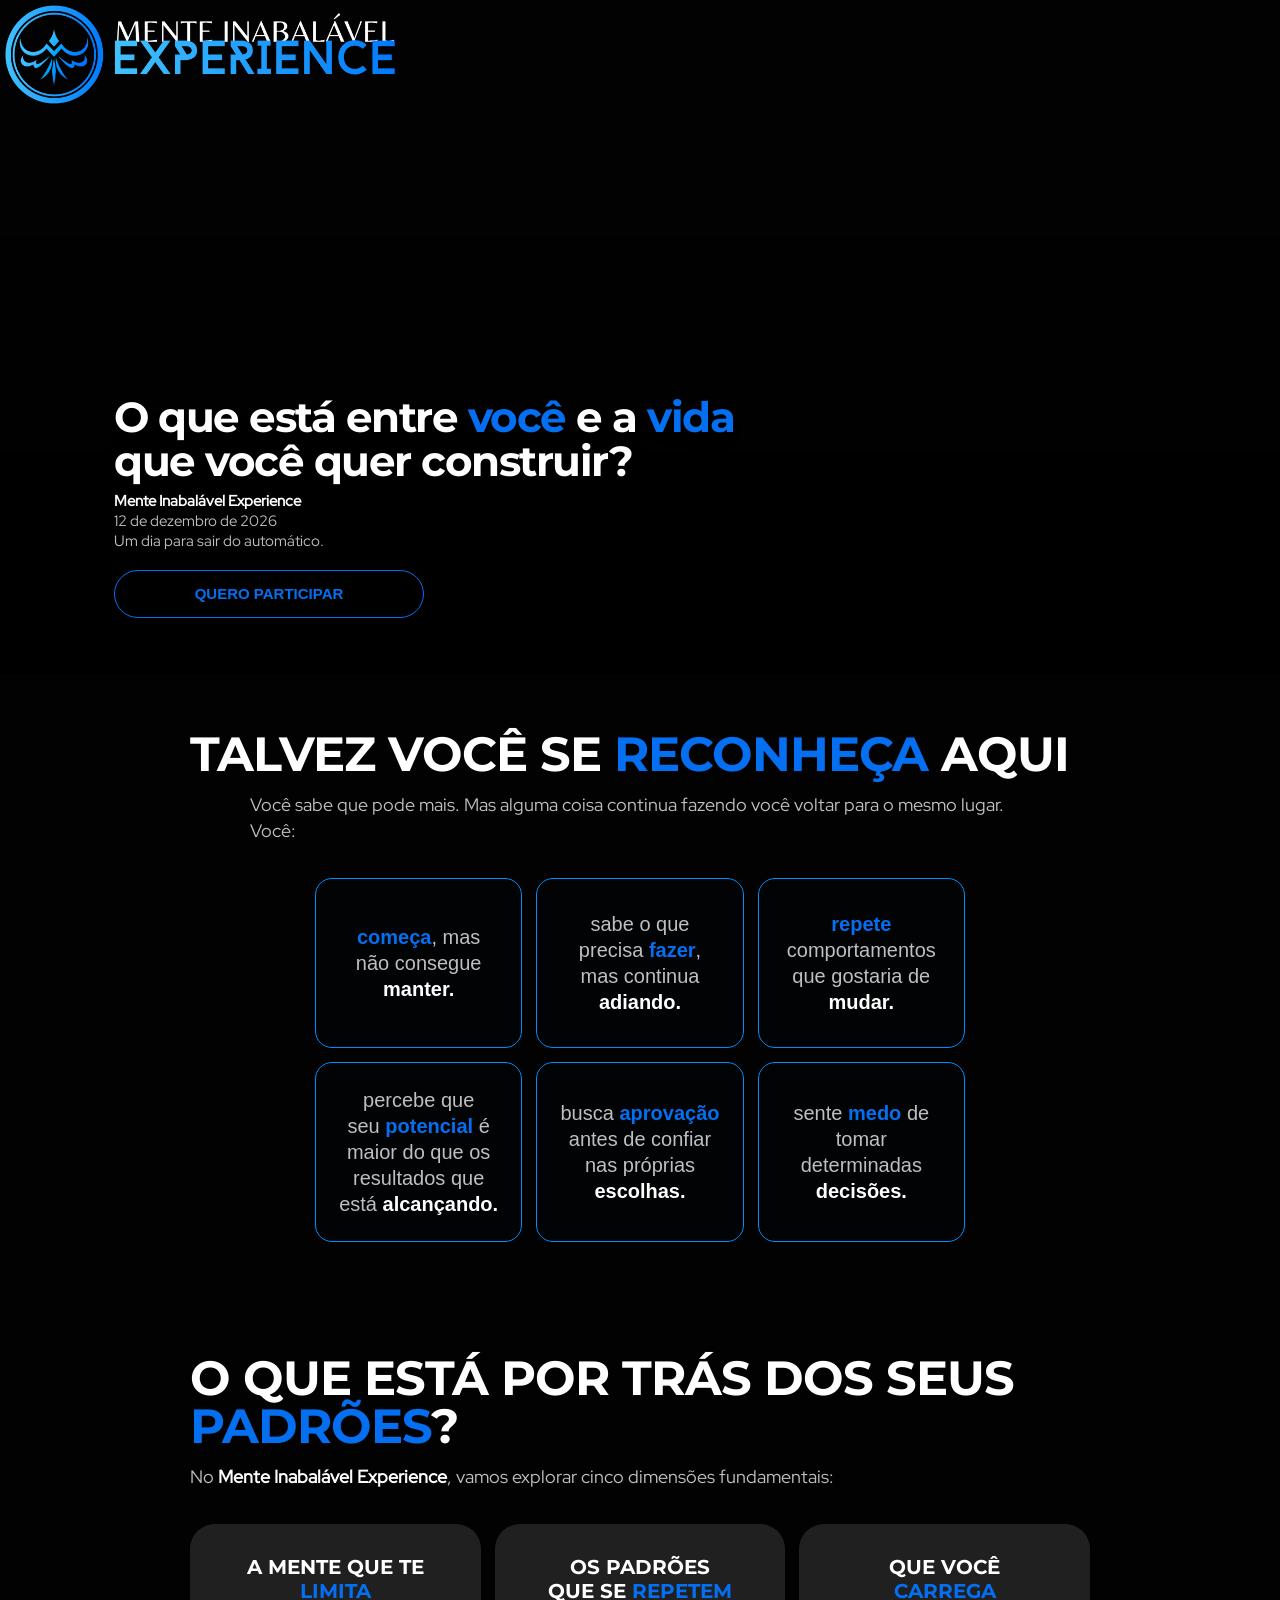
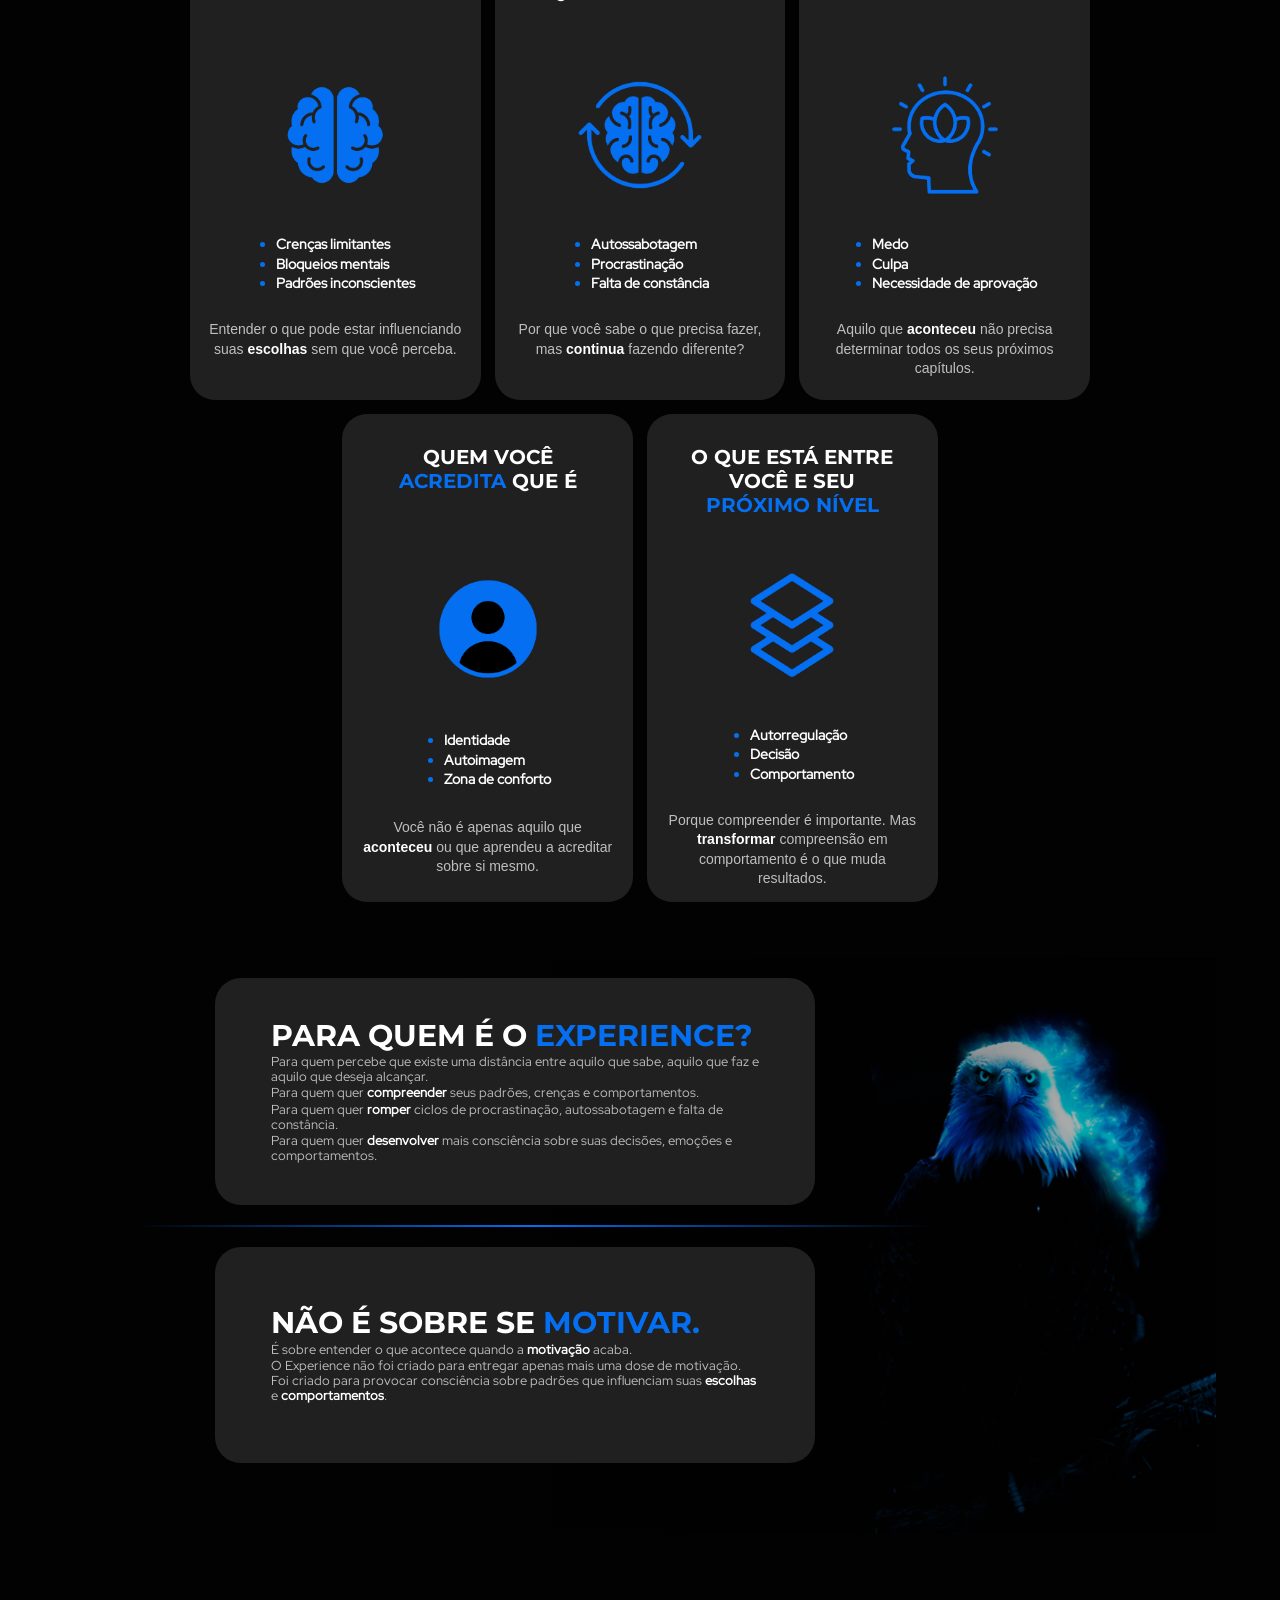
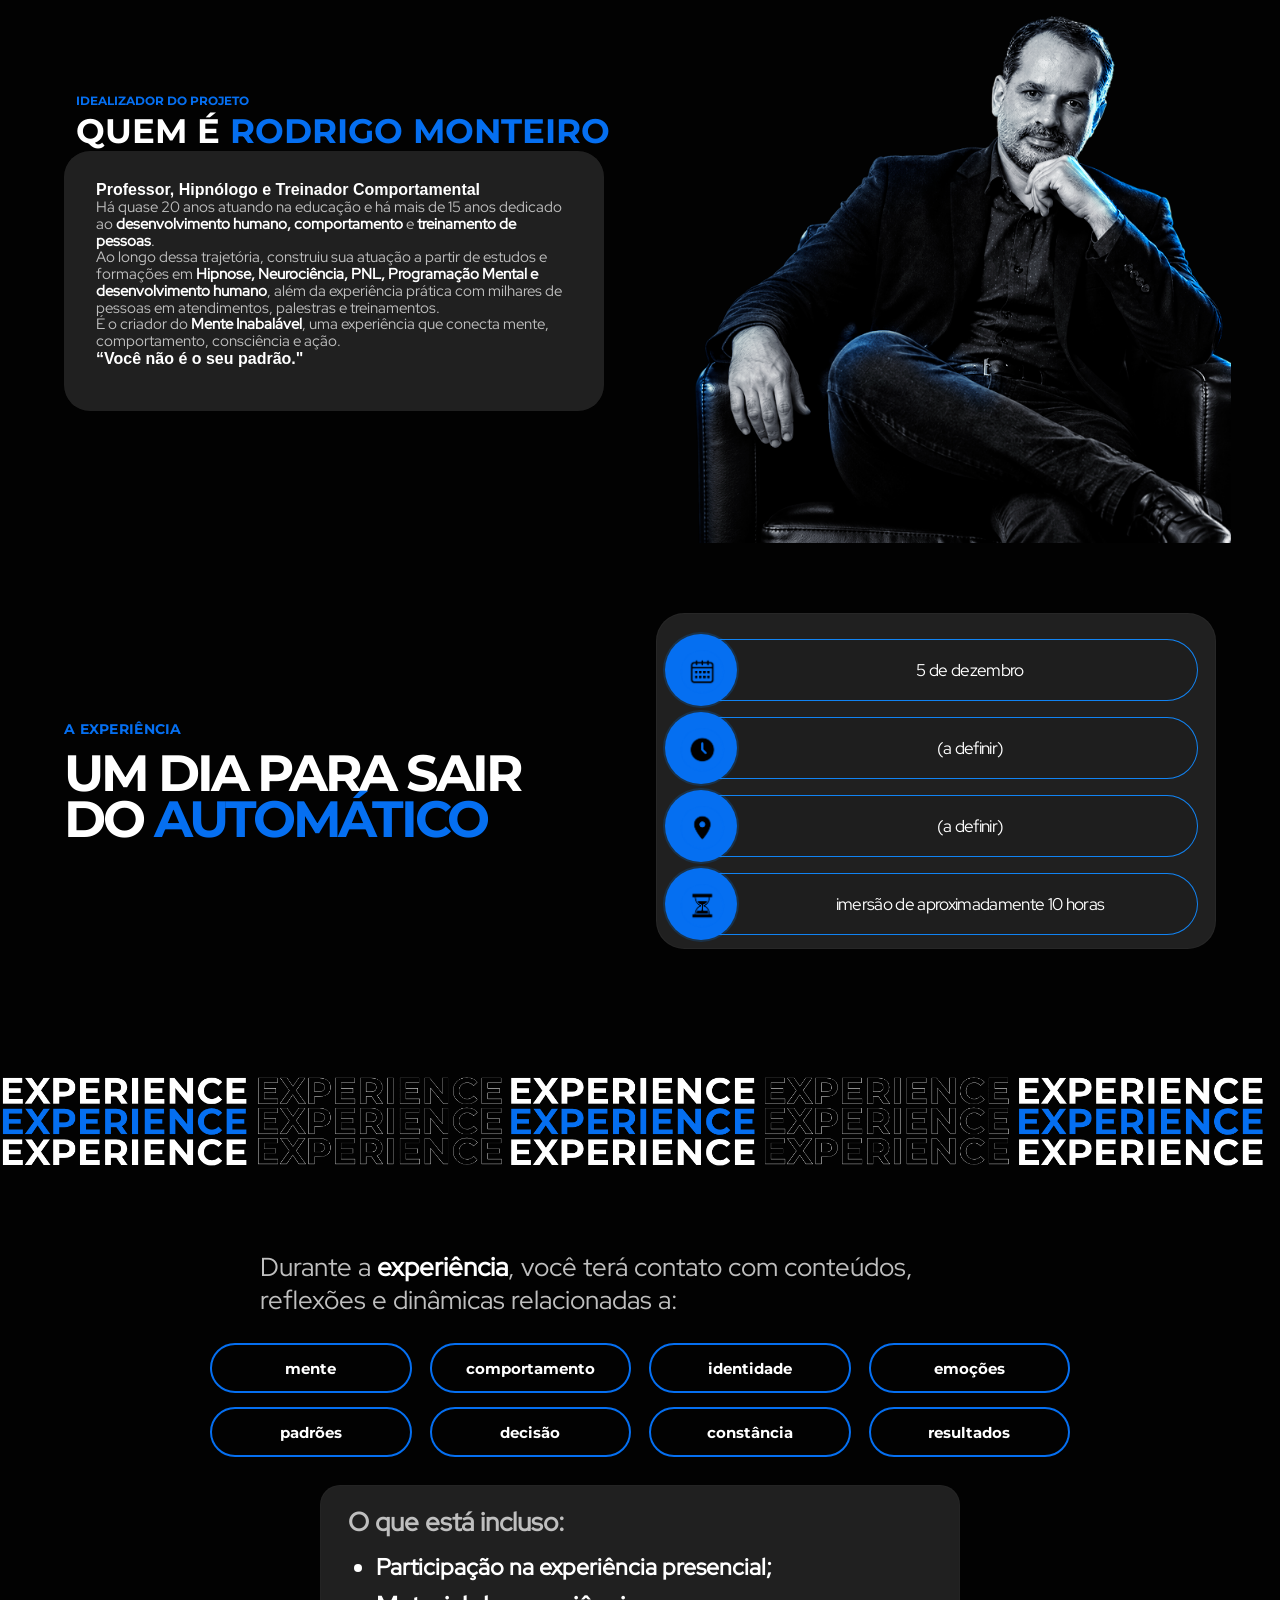
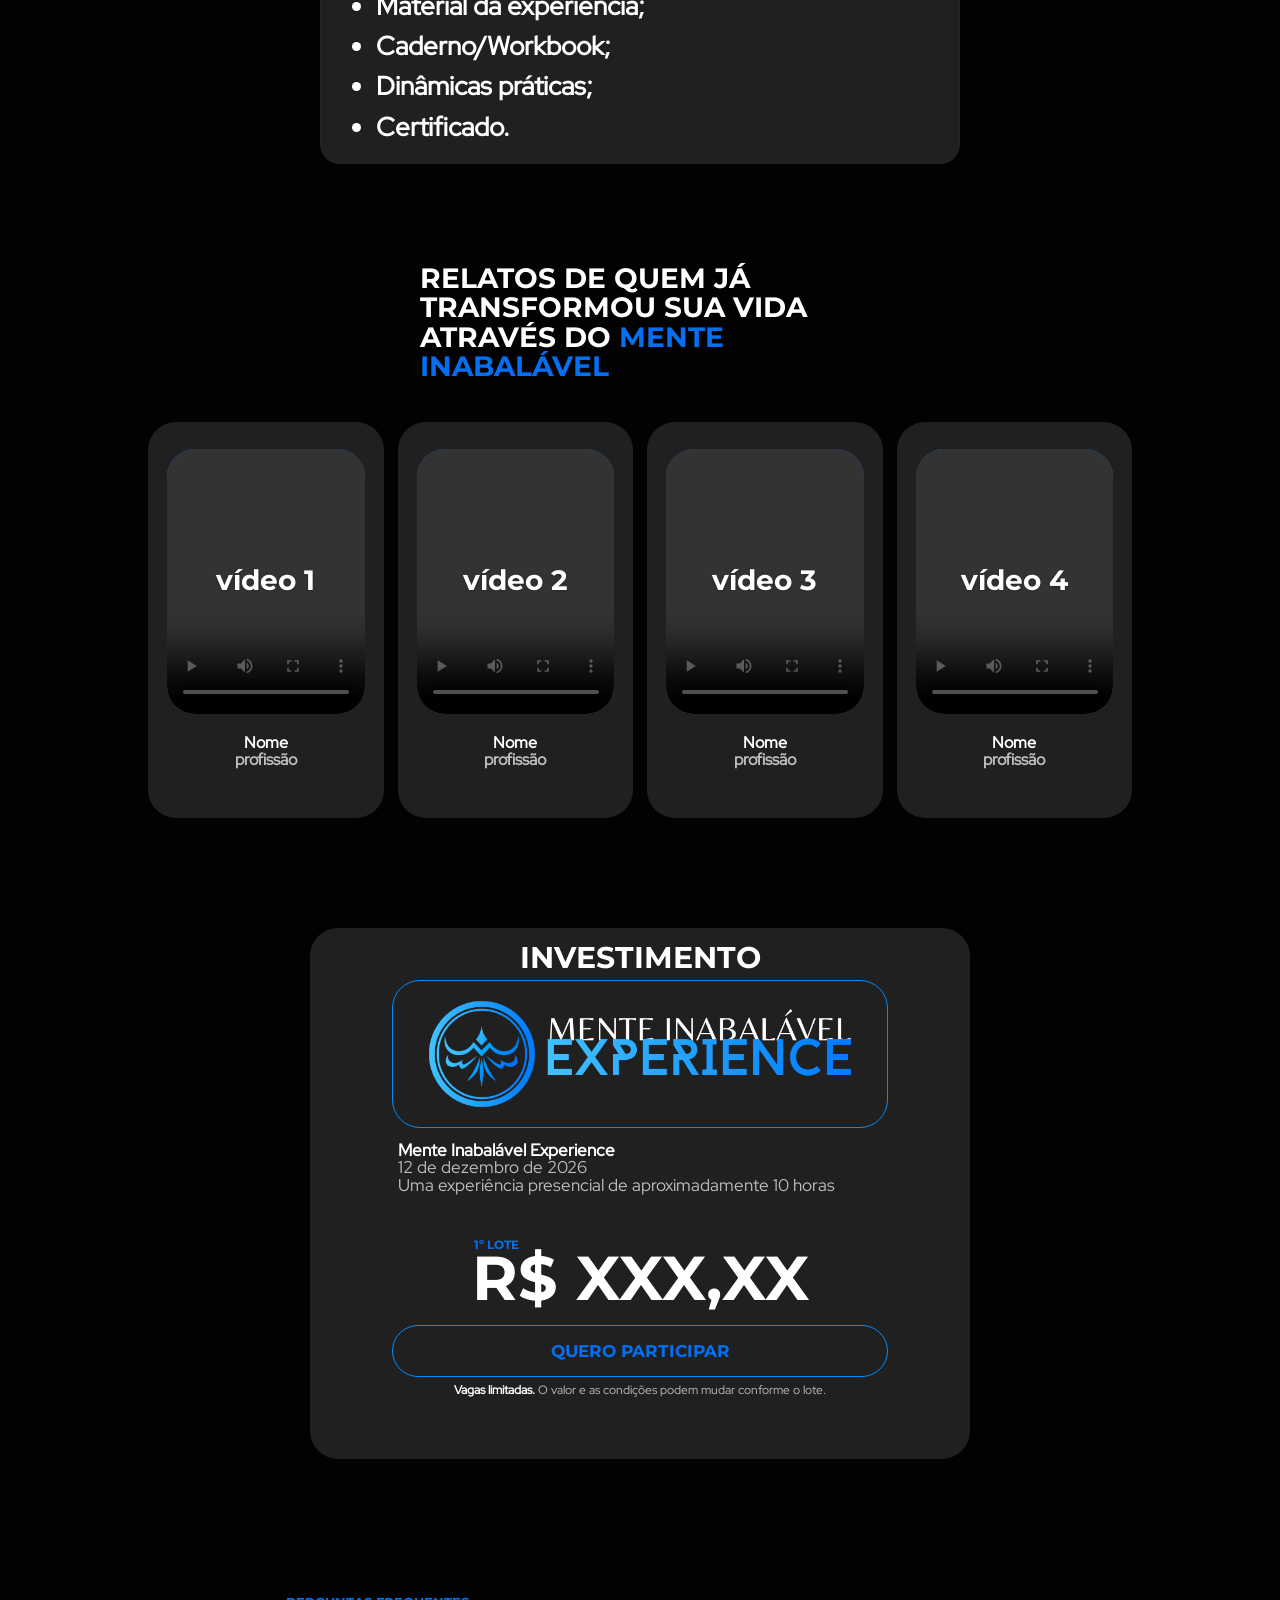
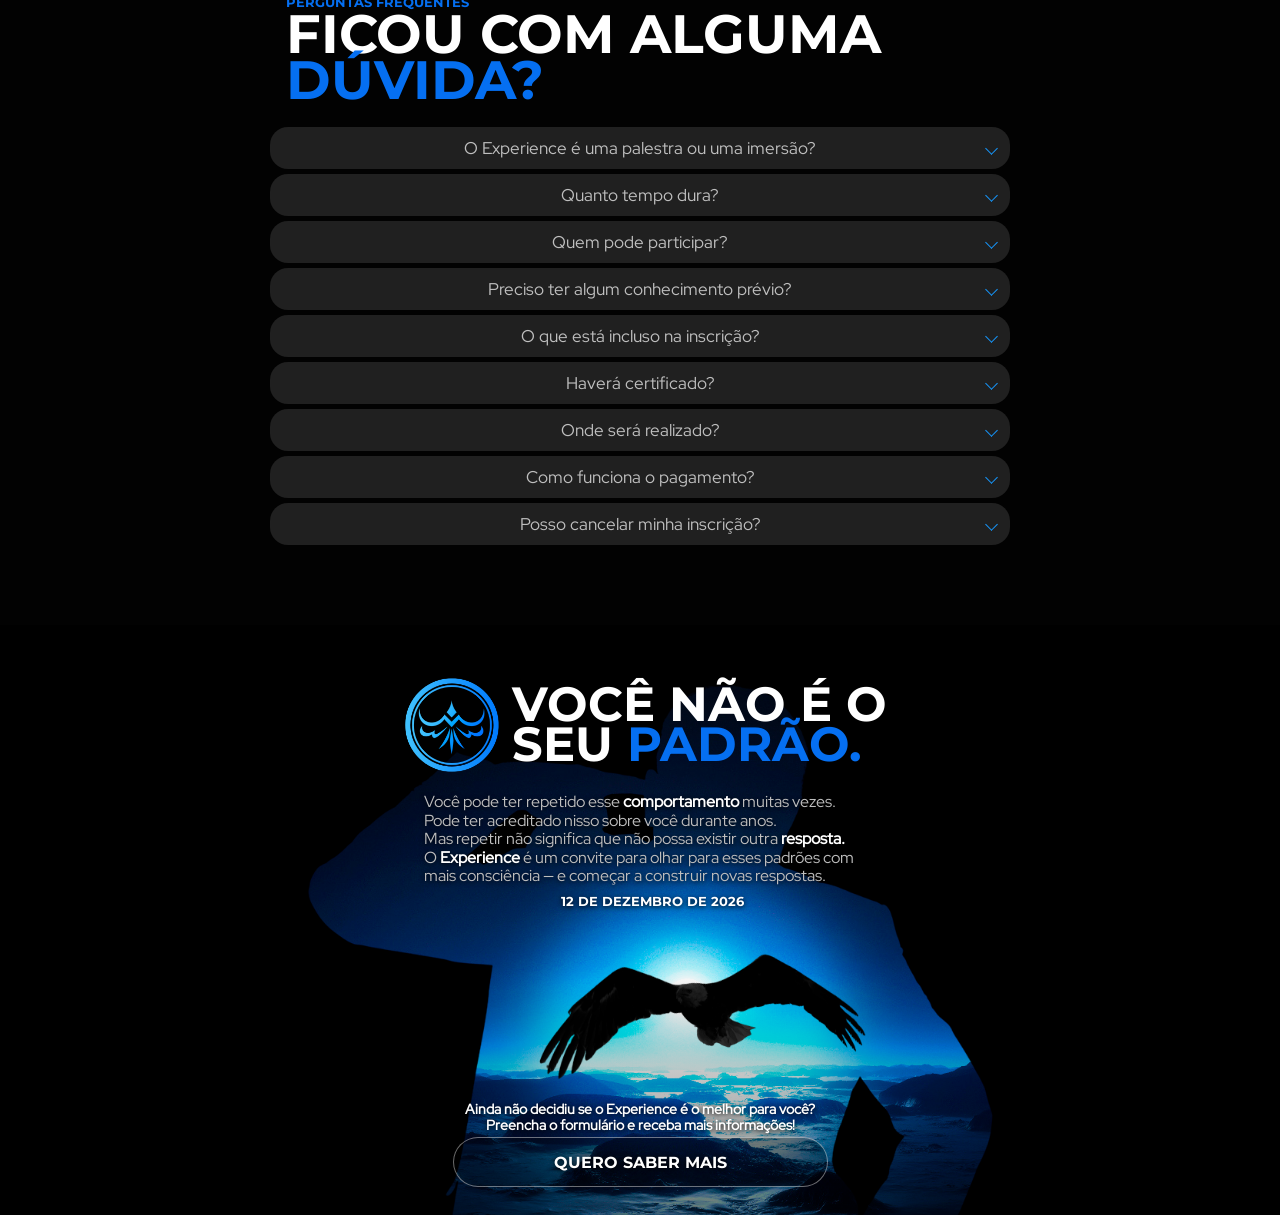
==== index.html @ 79547658 "Mudanças no css para celulares" ====
<!DOCTYPE html>
<html lang="pt-BR">

<head>
    <meta charset="UTF-8">
    <meta name="viewport" content="width=device-width, initial-scale=1.0">
    <meta name="description" content="Mente Inabalável Experience">
    <title>Mente Inabalável Experience</title>
    <link rel="icon" type="image/png" href="img/icon-logo.png">
    <link rel="stylesheet" href="style.css">
</head>

<body>

    <!-- PRIMEIRA SEÇÃO / VÍDEO -->
    <main>
        <section class="hero" id="inicio">

            <video class="hero-video" autoplay muted loop playsinline preload="auto">
                <source src="video/VIdeoMenteInabalavel.mp4" type="video/mp4">
            </video>

            <header class="brand">
                <img src="img/mente-inabalavel-logo.png" alt="Logo Mente Inabalável" class="png">
            </header>

            <div class="video-audio-controls" aria-label="Controles de áudio do vídeo">
                <button class="video-mute" type="button" aria-label="Ativar som" aria-pressed="false">
                    <svg viewBox="0 0 24 24" aria-hidden="true" focusable="false">
                        <path class="speaker-icon" d="M11 5 6 9H3v6h3l5 4V5Z"></path>
                        <path class="sound-waves" d="M15.5 8.5a5 5 0 0 1 0 7m3-10a9 9 0 0 1 0 13"></path>
                        <path class="mute-slash" d="m16 9 5 6m0-6-5 6"></path>
                    </svg>
                </button>
                <input id="video-volume" type="range" min="0" max="1" step="0.01" value="1"
                    aria-label="Volume do vídeo">
            </div>

            <div class="hero-content">
                <div class="hero-copy">
                    <h1>
                        O que está entre <span>você</span> e a <span>vida</span><br class="desktop-break">
                        que você quer construir?
                    </h1>

                    <p class="event-info">
                        <strong>Mente Inabalável Experience</strong><br>
                        12 de dezembro de 2026<br>
                        Um dia para sair do automático.
                    </p>

                    <a class="cta-button" href="#reconheca">
                        QUERO PARTICIPAR
                    </a>
                </div>
            </div>
        </section>

        <!-- SEGUNDA SEÇÃO -->
        <section class="recognition" id="reconheca">
            <div class="section-content">

                <h2>
                    TALVEZ VOCÊ SE <span>RECONHEÇA</span> AQUI
                </h2>

                <p class="section-intro">
                    Você sabe que pode mais. Mas alguma coisa continua fazendo você voltar para o mesmo lugar.<br>
                    Você:
                </p>

                <div class="cards-6">

                    <article class="card-light">
                        <p>
                            <span>começa</span>, mas<br>
                            não consegue<br>
                            <strong>manter.</strong>
                        </p>
                    </article>

                    <article class="card-light">
                        <p>
                            sabe o que<br>
                            precisa <span>fazer</span>,<br>
                            mas continua<br>
                            <strong>adiando.</strong>
                        </p>
                    </article>

                    <article class="card-light">
                        <p>
                            <span>repete</span><br>
                            comportamentos<br>
                            que gostaria de<br>
                            <strong>mudar.</strong>
                        </p>
                    </article>

                    <article class="card-light">
                        <p>
                            percebe que<br>
                            seu <span>potencial</span> é<br>
                            maior do que os<br>
                            resultados que<br>
                            está <strong>alcançando.</strong>
                        </p>
                    </article>

                    <article class="card-light">
                        <p>
                            busca <span>aprovação</span><br>
                            antes de confiar<br>
                            nas próprias<br>
                            <strong>escolhas.</strong>
                        </p>
                    </article>

                    <article class="card-light">
                        <p>
                            sente <span>medo</span> de<br>
                            tomar determinadas<br>
                            <strong>decisões.</strong>
                        </p>
                    </article>

                </div>
            </div>
        </section>

        <!-- TERCEIRA SEÇÃO -->
        <section class="recognition" id="padroes">
            <div class="section-content">

                <h2>
                    O QUE ESTÁ POR TRÁS DOS SEUS <span>PADRÕES</span>?
                </h2>

                <p class="section-intro">
                    No <strong>Mente Inabalável Experience</strong>, vamos explorar cinco dimensões fundamentais:
                </p>

                <div class="cards-3">

                    <article class="card-dark">
                        <h2>A MENTE QUE TE <br>
                            <span>LIMITA</span>
                        </h2>
                        <img src="img/Ícone Cérebro(1).png" alt="Ilustração de um Cérebro" class="card-image">

                        <ul class="card-dark-list">
                            <li>Crenças limitantes</li>
                            <li>Bloqueios mentais</li>
                            <li>Padrões inconscientes</li>
                        </ul>
                        <p>Entender o que pode estar influenciando suas <strong>escolhas</strong> sem que você perceba.
                        </p>
                    </article>

                    <article class="card-dark">
                        <h2>OS PADRÕES <br>
                            QUE SE <span>REPETEM</span>
                        </h2>
                        <img src="img/Ícone Repetição (2).png" alt="Ilustração de Repetição" class="card-image">
                        <ul class="card-dark-list">
                            <li>Autossabotagem</li>
                            <li>Procrastinação</li>
                            <li>Falta de constância</li>
                        </ul>
                        <p>Por que você sabe o que precisa fazer, mas <strong>continua</strong> fazendo diferente?</p>
                    </article>

                    <article class="card-dark">
                        <h2>QUE VOCÊ <br>
                            <span>CARREGA</span>
                        </h2>
                        <img src="img/Ícone MySelf(3).png" alt="Ilustração de Myself" class="card-image">
                        <ul class="card-dark-list">
                            <li>Medo</li>
                            <li>Culpa</li>
                            <li>Necessidade de aprovação</li>
                        </ul>
                        <p>Aquilo que <strong>aconteceu</strong> não precisa determinar todos os seus próximos
                            capítulos.</p>
                    </article>

                    <article class="card-dark">
                        <h2>QUEM VOCÊ <br>
                            <span>ACREDITA</span> QUE É
                        </h2>
                        <img src="img/Ícone Pessoa (4).png" alt="Ilustração de uma Pessoa" class="card-image">
                        <ul class="card-dark-list">
                            <li>Identidade</li>
                            <li>Autoimagem</li>
                            <li>Zona de conforto</li>
                        </ul>
                        <p>Você não é apenas aquilo que <strong>aconteceu</strong> ou que aprendeu a acreditar sobre si
                            mesmo.</p>
                    </article>

                    <article class="card-dark">
                        <h2>O QUE ESTÁ ENTRE <br>
                            VOCÊ E SEU <br>
                            <span>PRÓXIMO NÍVEL</span>
                        </h2>
                        <img src="img/Ícone Evolução (5).png" alt="Ilustração de Evolução" class="card-image">
                        <ul class="card-dark-list">
                            <li>Autorregulação</li>
                            <li>Decisão</li>
                            <li>Comportamento</li>
                        </ul>
                        <p>Porque compreender é importante. Mas <strong>transformar</strong> compreensão em
                            comportamento é o que muda resultados.</p>
                    </article>
                </div>
            </div>
        </section>

        <!-- QUARTA SEÇÃO -->
        <section class="sobre-experience" id="experiencia">
            <div class="experience-image" role="img" aria-label="Águia em voo"></div>

            <div class="experience-content">
                <div class="experience-cards">
                    <article class="experience-card">
                        <h3>PARA QUEM É O <span>EXPERIENCE?</span></h3>
                        <p>Para quem percebe que existe uma distância entre aquilo que sabe, aquilo que faz e aquilo que
                            deseja alcançar.</p>
                        <p>Para quem quer <strong>compreender</strong> seus padrões, crenças e comportamentos.</p>
                        <p>Para quem quer <strong>romper</strong> ciclos de procrastinação, autossabotagem e falta de
                            constância.</p>
                        <p>Para quem quer <strong>desenvolver</strong> mais consciência sobre suas decisões, emoções e
                            comportamentos.</p>
                    </article>

                    <div class="experience-divider" aria-hidden="true"></div>

                    <article class="experience-card">
                        <h3>NÃO É SOBRE SE <span>MOTIVAR.</span></h3>
                        <p>É sobre entender o que acontece quando a <strong>motivação</strong> acaba.</p>
                        <p>O Experience não foi criado para entregar apenas mais uma dose de motivação. Foi criado para
                            provocar consciência sobre padrões que influenciam suas <strong>escolhas</strong> e
                            <strong>comportamentos</strong>.
                        </p>
                    </article>
                </div>
            </div>
        </section>

        <!-- QUINTA SEÇÃO -->
        <section class="sobre-rodrigo" id="rodrigo">
            <div class="rodrigo-image" role="img" aria-label="Ilustração de Rodrigo Monteiro"></div>

            <div class="rodrigo-layout">
                <div class="rodrigo-copy">
                    <p>IDEALIZADOR DO PROJETO</p>
                    <h3>QUEM É <span>RODRIGO MONTEIRO</span></h3>
                    <article class="rodrigo-card">
                        <strong>Professor, Hipnólogo e Treinador Comportamental</strong>
                        <p>Há quase 20 anos atuando na educação e há mais de 15 anos dedicado ao <strong>desenvolvimento
                                humano, comportamento</strong> e <strong>treinamento de pessoas</strong>.</p>
                        <p>Ao longo dessa trajetória, construiu sua atuação a partir de estudos e formações em
                            <strong>Hipnose, Neurociência, PNL, Programação Mental e desenvolvimento humano</strong>,
                            além da experiência prática com milhares de pessoas em atendimentos, palestras e
                            treinamentos.
                        </p>
                        <p>É o criador do <strong>Mente Inabalável</strong>, uma experiência que conecta mente,
                            comportamento, consciência e ação.</p>
                        <strong>“Você não é o seu padrão."</strong>
                    </article>
                </div>
            </div>
        </section>

        <!-- SEXTA SEÇÃO -->
        <section class="info-experience" id="info">
            <div class="info-layout">
                <div class="info-copy">
                    <p>A EXPERIÊNCIA</p>
                    <h2>UM DIA PARA SAIR<br>DO <span>AUTOMÁTICO</span></h2>
                </div>

                <div class="info-panel" aria-label="Detalhes da experiência">
                    <div class="info-item">
                        <div class="info-icon" aria-hidden="true">
                            <img src="img/Ícone Agenda (1).png" alt="Ilustração de uma Agenda">
                        </div>
                        <p>5 de dezembro</p>
                    </div>

                    <div class="info-item">
                        <div class="info-icon" aria-hidden="true">
                            <img src="img/Ícobe Horário (2).png" alt="Horário" />
                        </div>
                        <p>(a definir)</p>
                    </div>

                    <div class="info-item">
                        <div class="info-icon" aria-hidden="true">
                            <img src="img/Ícone Lugar (3).png" alt="Localização" />
                        </div>
                        <p>(a definir)</p>
                    </div>

                    <div class="info-item">
                        <div class="info-icon" aria-hidden="true">
                            <img src="img/Ícone Tempo (4).png" alt="Tempo" />
                        </div>
                        <p>imersão de aproximadamente 10 horas</p>
                    </div>
                </div>
            </div>
        </section>

        <!-- SÉTIMA SEÇÃO -->
        <section class="experience-include" aria-label="O que está incluso na experiência">
            <div class="experience-marquee" aria-hidden="true">
                <img src="img/Caixa de texto (EXPERIENCE).png" alt="Texto Experience">
            </div>

            <div class="include-content">
                <p class="include-intro">
                    Durante a <strong>experiência</strong>, você terá contato com conteúdos, reflexões e dinâmicas relacionadas a:
                </p>

                <div class="include-tags" aria-label="Temas da experiência">
                    <span>mente</span>
                    <span>comportamento</span>
                    <span>identidade</span>
                    <span>emoções</span>
                    <span>padrões</span>
                    <span>decisão</span>
                    <span>constância</span>
                    <span>resultados</span>
                </div>

                <div class="include-box">
                    <p class="include-box-title">O que está incluso:</p>
                    <ul>
                        <li>Participação na experiência presencial;</li>
                        <li>Material da experiência;</li>
                        <li>Caderno/Workbook;</li>
                        <li>Dinâmicas práticas;</li>
                        <li>Certificado.</li>
                    </ul>
                </div>
            </div>
        </section>

        <!-- OITAVA SEÇÃO -->
        <section class="testimonials" id="relatos">
            <div class="testimonials-content">
                <h2 class="testimonials-title">
                    RELATOS DE QUEM JÁ<br>
                    TRANSFORMOU SUA VIDA<br>
                    ATRAVÉS DO <span>MENTE<br class="desktop-break"> INABALÁVEL</span>
                </h2>

                <div class="testimonials-grid">
                    <article class="testimonial-card testimonial-card-featured">
                        <div class="testimonial-video-wrap">
                            <video class="testimonial-video" controls preload="metadata" aria-label="Depoimento em vídeo 1">
                                <source src="video/depoimento-1.mp4" type="video/mp4">
                                Seu navegador não oferece suporte a vídeos HTML5.
                            </video>
                            <span class="testimonial-video-label" aria-hidden="true">vídeo 1</span>
                        </div>
                        <p class="testimonial-name">Nome</p>
                        <p class="testimonial-profession">profissão</p>
                    </article>

                    <article class="testimonial-card">
                        <div class="testimonial-video-wrap">
                            <video class="testimonial-video" controls preload="metadata" aria-label="Depoimento em vídeo 2">
                                <source src="video/depoimento-2.mp4" type="video/mp4">
                                Seu navegador não oferece suporte a vídeos HTML5.
                            </video>
                            <span class="testimonial-video-label" aria-hidden="true">vídeo 2</span>
                        </div>
                        <p class="testimonial-name">Nome</p>
                        <p class="testimonial-profession">profissão</p>
                    </article>

                    <article class="testimonial-card">
                        <div class="testimonial-video-wrap">
                            <video class="testimonial-video" controls preload="metadata" aria-label="Depoimento em vídeo 3">
                                <source src="video/depoimento-3.mp4" type="video/mp4">
                                Seu navegador não oferece suporte a vídeos HTML5.
                            </video>
                            <span class="testimonial-video-label" aria-hidden="true">vídeo 3</span>
                        </div>
                        <p class="testimonial-name">Nome</p>
                        <p class="testimonial-profession">profissão</p>
                    </article>

                    <article class="testimonial-card">
                        <div class="testimonial-video-wrap">
                            <video class="testimonial-video" controls preload="metadata" aria-label="Depoimento em vídeo 4">
                                <source src="video/depoimento-4.mp4" type="video/mp4">
                                Seu navegador não oferece suporte a vídeos HTML5.
                            </video>
                            <span class="testimonial-video-label" aria-hidden="true">vídeo 4</span>
                        </div>
                        <p class="testimonial-name">Nome</p>
                        <p class="testimonial-profession">profissão</p>
                    </article>
                </div>
            </div>
        </section>
        
        <!-- NONA SEÇÃO -->
        <section class="investment-section" id="investimento" aria-labelledby="investment-title">
            <div class="investment-card">
                <h2 class="investment-title" id="investment-title">INVESTIMENTO</h2>

                <div class="investment-brand" aria-label="Mente Inabalável Experience">
                    <img src="img/mente-inabalavel-logo.png" alt="Mente Inabalável Experience">
                </div>

                <p class="investment-event-info">
                    <strong>Mente Inabalável Experience</strong><br>
                    12 de dezembro de 2026<br>
                    Uma experiência presencial de aproximadamente 10 horas
                </p>

                <div class="investment-price" aria-label="Valor do primeiro lote: R$ XXX,XX">
                    <span class="investment-lot">1º LOTE</span>
                    <p>R$ XXX,XX</p>
                </div>

                <a class="investment-cta" href="#investimento">QUERO PARTICIPAR</a>
                <p class="investment-note"><strong>Vagas limitadas.</strong> O valor e as condições podem mudar conforme o lote.</p>
            </div>
        </section>

        <!-- DÉCIMA SEÇÃO -->
        <section class="faq-section" id="duvidas" aria-labelledby="faq-title">
            <div class="faq-content">
                <p class="faq-eyebrow">PERGUNTAS FREQUENTES</p>
                <h2 class="faq-title" id="faq-title">FICOU COM ALGUMA<br><span>DÚVIDA?</span></h2>

                <div class="faq-list">
                    <details class="faq-item">
                        <summary>O Experience é uma palestra ou uma imersão?</summary>
                        <p>É uma imersão presencial com conteúdos, reflexões e dinâmicas práticas sobre mente e comportamento.</p>
                    </details>
                    <details class="faq-item">
                        <summary>Quanto tempo dura?</summary>
                        <p>A experiência tem duração aproximada de 10 horas.</p>
                    </details>
                    <details class="faq-item">
                        <summary>Quem pode participar?</summary>
                        <p>A proposta é para quem percebe uma distância entre o que sabe, o que faz e o que deseja alcançar.</p>
                    </details>
                    <details class="faq-item">
                        <summary>Preciso ter algum conhecimento prévio?</summary>
                        <p>Não é necessário conhecimento prévio sobre os temas. Os conteúdos e as dinâmicas serão conduzidos durante a experiência.</p>
                    </details>
                    <details class="faq-item">
                        <summary>O que está incluso na inscrição?</summary>
                        <p>Participação na experiência presencial, material da experiência, caderno ou workbook, dinâmicas práticas e certificado.</p>
                    </details>
                    <details class="faq-item">
                        <summary>Haverá certificado?</summary>
                        <p>Sim. O certificado está incluso na experiência.</p>
                    </details>
                    <details class="faq-item">
                        <summary>Onde será realizado?</summary>
                        <p>O local ainda está a definir. Consulte esta página para as informações atualizadas.</p>
                    </details>
                    <details class="faq-item">
                        <summary>Como funciona o pagamento?</summary>
                        <p>As formas de pagamento e as condições disponíveis serão apresentadas na etapa de inscrição.</p>
                    </details>
                    <details class="faq-item">
                        <summary>Posso cancelar minha inscrição?</summary>
                        <p>Consulte as condições de cancelamento apresentadas no momento da inscrição antes de concluir a compra.</p>
                    </details>
                </div>
            </div>
        </section>

        <!-- DÉCIMA PRIMEIRA SEÇÃO -->
        <section class="decision-section" id="decisao" aria-labelledby="decision-title">
            <div class="decision-content">
                <div class="decision-heading">
                    <img src="img/icon-logo.png" alt="" class="decision-logo" aria-hidden="true">
                    <h2 id="decision-title">VOCÊ NÃO É O<br>SEU <span>PADRÃO.</span></h2>
                </div>

                <div class="decision-copy">
                    <p>Você pode ter repetido esse <strong>comportamento</strong> muitas vezes.<br>
                        Pode ter acreditado nisso sobre você durante anos.<br>
                        Mas repetir não significa que não possa existir outra <strong>resposta.</strong><br>
                        O <strong>Experience</strong> é um convite para olhar para esses padrões com<br class="decision-desktop-break">
                        mais consciência — e começar a construir novas respostas.</p>
                    <p class="decision-date">12 DE DEZEMBRO DE 2026</p>
                </div>
            </div>

            <div class="decision-bottom">
                <p>Ainda não decidiu se o Experience é o melhor para você?<br>
                    Preencha o formulário e receba mais informações!</p>
                <a class="decision-cta" href="#investimento">QUERO SABER MAIS</a>
            </div>
        </section>

    </main>

    <script>
        const heroVideo = document.querySelector(".hero-video");
        const hero = document.querySelector(".hero");
        const muteButton = document.querySelector(".video-mute");
        const volumeControl = document.querySelector("#video-volume");
        let controlsHideTimer;

        function showVideoControls() {
            if (!window.matchMedia("(min-width: 701px) and (hover: hover)").matches) {
                return;
            }

            hero.classList.add("video-controls-visible");
            clearTimeout(controlsHideTimer);
            controlsHideTimer = setTimeout(() => {
                if (!hero.matches(":focus-within")) {
                    hero.classList.remove("video-controls-visible");
                }
            }, 800);
        }

        hero.addEventListener("mouseenter", showVideoControls);
        hero.addEventListener("mousemove", showVideoControls);

        function syncMuteUI() {
            const isMuted = heroVideo.muted || heroVideo.volume === 0;
            muteButton.setAttribute("aria-label", isMuted ? "Ativar som" : "Desativar som");
            muteButton.setAttribute("aria-pressed", String(!isMuted));
        }

        // Autoplay começa mutado (exigência dos navegadores). Assim que o
        // visitante interagir com a página, tentamos deixar o vídeo tocando.
        document.addEventListener("pointerdown", () => {
            heroVideo.play().catch(() => { });
        }, { once: true, passive: true });

        muteButton.addEventListener("click", () => {
            heroVideo.muted = !heroVideo.muted;
            if (!heroVideo.muted && heroVideo.volume === 0) {
                heroVideo.volume = 1;
                volumeControl.value = "1";
            }
            heroVideo.play().catch(() => { });
            syncMuteUI();
        });

        volumeControl.addEventListener("input", () => {
            heroVideo.volume = Number(volumeControl.value);
            heroVideo.muted = heroVideo.volume === 0;
            syncMuteUI();
        });

        syncMuteUI();
    </script>

</body>

</html>
---- style.css ----
/* 
   RESET
    */
@font-face {
    font-family: "FontTitle";
    src: url(fonts/Montserrat/static/Montserrat-Bold.ttf) format("TrueType");
}
@font-face {
    font-family: "FontText";
    src: url(fonts/Red_Hat_Display/static/RedHatDisplay-Regular.ttf) format("TrueType");
}

* {
    margin: 0;
    padding: 0;
    box-sizing: border-box;
}

html {
    scroll-behavior: smooth;
    overflow-x: hidden;
    overscroll-behavior-x: none;
}

body {
    background: #202020;
    color: #ffffff;
    font-family: Arial, Helvetica, sans-serif;
    min-width: 0;
    max-width: 100%;
    overflow-x: hidden;
    overscroll-behavior-x: none;
}

main {
    overflow-x: hidden;
}

a {
    color: inherit;
    text-decoration: none;
}

/* 
   CORES / VARIÁVEIS
    */
:root {
    --blue: #056ff1;
    --blue-light: #1598ff;
    --border: #008cff;
    --black: #202020;
    --muted: #bfbfbf;
}

/* 
   HERO / VÍDEO
    */
.hero {
    width: 100%;
    position: relative;
    overflow: hidden;
    isolation: isolate;
    background: #020202;
    aspect-ratio: 16 / 9;
    min-height: 340px;
}

@media (min-width: 701px) {
    .hero {
        aspect-ratio: 1.9 / 1;
        min-height: 560px;
        max-height: 92vh;
    }

    .hero-video {
        object-fit: cover;
    }
}

/* Degradê para o texto ficar legível sobre o vídeo */
.hero::before {
    content: "";
    position: absolute;
    inset: 0;
    z-index: 1;
    background: linear-gradient(180deg, rgba(0,0,0,0) 35%, rgba(0,0,0,.55) 70%, rgba(0,0,0,.92) 100%);
    pointer-events: none;
}

.hero-content {
    width: min(1180px, 100%);
    height: 100%;
    margin: 0 auto;
    position: relative;
    z-index: 10;
    display: flex;
    flex-direction: column;
    justify-content: flex-end;
    padding: 28px 5vw 56px;
}

/* Marca */
.brand {
    position: absolute;
    top: 0;
    left: 0;
    z-index: 11;
    width: fit-content;
    height: fit-content;
    display: flex;
    align-items: center;
    gap: 10px;
    color: #ffffff;
}

.brand .png {
    display: block;
    width: min(400px, 38vw);
    height: auto;
    object-fit: contain;
}

.brand-icon {
    width: 34px;
    height: 34px;
    border: 1.5px solid var(--blue);
    border-radius: 50%;
    display: grid;
    place-items: center;
    color: var(--blue);
    font-size: 10px;
    font-weight: 800;
    letter-spacing: -0.5px;
}

.brand-text {
    display: flex;
    flex-direction: column;
    line-height: 1;
}

.brand-text strong {
    font-size: 14px;
    letter-spacing: 0.2px;
}

.brand-text span {
    color: var(--blue);
    font-size: 15px;
    font-weight: 800;
    margin-top: 3px;
}

/* Vídeo de fundo da seção */
.hero-video {
    position: absolute;
    inset: 0;
    z-index: 0;
    display: block;
    width: 100%;
    height: 100%;
    object-fit: contain;
    background: #020202;
    pointer-events: none;
    /* Alguns navegadores (Chrome/Edge no Windows, principalmente) usam uma
       camada de vídeo por hardware que ignora o z-index e cobre TUDO na
       página, mesmo elementos com z-index maior. Um filter (mesmo neutro)
       força o navegador a compor o vídeo normalmente, junto com o resto
       da página, resolvendo esse bug. */
    filter: brightness(1);
    -webkit-transform: translateZ(0);
    transform: translateZ(0);
}

/* Garante que os controles nativos do navegador nunca voltem a cobrir
   a logo e os botões de som customizados (Safari/iOS costuma renderizar
   os controles nativos numa camada acima do restante da página). */
.hero-video::-webkit-media-controls,
.hero-video::-webkit-media-controls-enclosure,
.hero-video::-webkit-media-controls-panel,
.hero-video::-webkit-media-controls-start-playback-button {
    display: none !important;
    opacity: 0 !important;
    pointer-events: none !important;
}

.video-audio-controls {
    position: absolute;
    right: 5vw;
    top: 24px;
    z-index: 12;
    display: flex;
    align-items: center;
    gap: 8px;
    pointer-events: auto;
}

@media (min-width: 701px) {
    .video-audio-controls {
        visibility: hidden;
        opacity: 0;
        transition: opacity .2s ease, visibility .2s ease;
    }

    .hero.video-controls-visible .video-audio-controls,
    .hero:focus-within .video-audio-controls {
        visibility: visible;
        opacity: 1;
    }
}

.video-mute {
    width: 42px;
    height: 42px;
    display: grid;
    place-items: center;
    border: 1px solid rgba(255, 255, 255, .24);
    border-radius: 50%;
    padding: 0;
    background: rgba(0, 0, 0, .68);
    color: var(--blue);
    cursor: pointer;
    transition: background .2s ease, transform .2s ease;
}

#video-volume {
    width: 92px;
    accent-color: var(--blue);
    cursor: pointer;
}

.video-mute[aria-pressed="false"] + #video-volume {
    display: none;
}

.video-mute:hover,
.video-mute:focus-visible {
    background: rgba(0, 0, 0, .9);
    transform: scale(1.06);
}

.video-mute:focus-visible {
    outline: 2px solid #ffffff;
    outline-offset: 3px;
}

.video-mute svg {
    width: 23px;
    height: 23px;
    fill: none;
    stroke: currentColor;
    stroke-width: 2;
    stroke-linecap: round;
    stroke-linejoin: round;
}

.video-mute .speaker-icon {
    fill: currentColor;
    stroke: none;
}

.video-mute[aria-pressed="false"] .sound-waves,
.video-mute[aria-pressed="true"] .mute-slash {
    display: none;
}

.play-icon {
    width: 58px;
    height: 58px;
    border-radius: 50%;
    display: grid;
    place-items: center;
    padding-left: 4px;
    background: rgba(20, 20, 20, .9);
    color: #ffffff;
    font-size: 20px;
}

/* Texto sobre o vídeo */
.hero-copy {
    width: min(820px, 100%);
}

.hero-copy h1 {
    font-family: "FontTitle";
    font-size: clamp(22px, 3.4vw, 42px);
    line-height: 1.05;
    font-weight: 900;
    letter-spacing: -1.5px;
    text-shadow: 0 3px 16px rgba(0,0,0,.9);
}

.hero-copy h1 span,
.section-content h2 span {
    color: var(--blue);
}

.event-info {
    font-family: "FontText";
    margin-top: 8px;
    color: var(--muted);
    font-size: 15px;
    line-height: 1.35;
    text-shadow: 0 2px 8px #000;
}

.event-info strong {
    color: #fff;
}

.cta-button {
    display: flex;
    align-items: center;
    justify-content: center;
    width: min(100%, 310px);
    min-height: 48px;
    margin-top: 18px;
    border: 1px solid var(--blue);
    border-radius: 28px;
    color: var(--blue);
    font-size: 15px;
    font-weight: 800;
    transition: .2s ease;
}

.cta-button:hover {
    background: var(--blue);
    color: #000;
    box-shadow: 0 0 25px rgba(0, 140, 255, .25);
}

/* 
   SEGUNDA SEÇÃO
    */
.recognition {
    display: flex;
    align-items: flex-start;
    padding: 56px 5vw;
    background: #020202;
}

.section-content {
    width: min(900px, 100%);
    margin: 0 auto;
}

.section-content > h2 {
    font-family: "FontTitle";
    text-align: left;
    font-size: clamp(27px, 4vw, 48px);
    line-height: 1;
    font-weight: 900;
    letter-spacing: -1px;
}

.section-intro {
    font-family: "FontText";
    max-width: 610px;
    margin: 14px auto 34px;
    text-align: left;
    color: var(--muted);
    font-size: 18px;
    line-height: 1.45;
}

#padroes .section-intro {
    margin-left: 0;
    margin-right: 0;
}

.section-intro strong {
    color: #ffffff;
}

/* Cards */
.cards-6 {
    display: grid;
    grid-template-columns: repeat(3, 1fr);
    gap: 14px;
    max-width: 650px;
    margin: 0 auto;
}

.card-light {
    min-height: 170px;
    border: 1px solid var(--border);
    border-radius: 17px;
    padding: 24px 18px;
    display: flex;
    align-items: center;
    justify-content: center;
    text-align: center;
    background: rgba(0, 20, 40, .08);
    transition: transform .2s ease, background .2s ease;
}

.card-light:hover {
    transform: translateY(-3px);
    background: rgba(0, 140, 255, .06);
}

.card-light p {
    color: var(--muted);
    font-size: 20px;
    line-height: 1.3;
}

.card-light span {
    color: var(--blue);
    font-weight: 800;
}

.card-light strong {
    color: #ffffff;
    font-weight: 900;
}

/* SECEÇÃO 3 */
.cards-3 {
    display: grid;
    grid-template-columns: repeat(3, minmax(0, 1fr));
    gap: 14px;
    margin: 0 auto;
}

.card-dark {
    min-height: 170px;
    padding: 24px 18px;
    display: grid;
    grid-template-rows: minmax(3.6em, auto) 220px minmax(4.2em, auto) minmax(4.2em, auto);
    justify-items: center;
    gap: 4px;
    padding: 24px 18px 12px;
    border: 1px solid transparent;
    border-radius: 25px;
    background: var(--black);
    text-align: center;
    transition: transform .2s ease, border-color .2s ease;
}

.card-dark:hover {
    transform: translateY(-3px);
    border-color: var(--blue);
}

.card-dark h2 {
    min-height: 3.6em;
    margin: 0;
    position: relative;
    z-index: 1;
    transform: translateY(6px);
    font-family: "FontTitle";
    font-size: 20px;
    line-height: 1.2;
}

.card-dark img {
    display: block;
    width: 90%;
    max-width: 260px;
    height: 220px;
    object-fit: contain;
}

.card-dark-list {
    font-family: "FontText";
    align-self: center;
    width: fit-content;
    min-height: 4.2em;
    margin: 0;
    position: relative;
    z-index: 1;
    transform: translateY(-18px);
    padding-left: 20px;
    color: #fff;
    font-size: 14px;
    font-weight: 700;
    line-height: 1.4;
    text-align: left;
}

.card-dark-list li::marker {
    color: var(--blue);
}

.card-dark p {
    min-height: 4.2em;
    margin: 0;
    color: var(--muted);
    font-size: 14px;
    line-height: 1.4;
}

.card-dark strong {
    color: #ffffff;
    font-weight: 900;
}

/* seção 4 */
.sobre-experience {
    position: relative;
    isolation: isolate;
    overflow: hidden;
    padding: 20px 24px 70px;
    background: #020202;
}

.experience-image {
    position: absolute;
    z-index: 0;
    inset: 0;
    background:
        linear-gradient(90deg, #020202 0%, rgba(2, 2, 2, .96) 28%, rgba(2, 2, 2, .82) 46%, rgba(2, 2, 2, .12) 100%),
        url("img/Wallpaper\ águia.png") center / cover no-repeat;
}

.experience-content {
    position: relative;
    z-index: 1;
    width: min(850px, 100%);
    margin: 0 auto;
}

.experience-cards {
    width: min(600px, 100%);
}

.experience-card {
    min-height: 216px;
    padding: 42px 56px;
    display: flex;
    flex-direction: column;
    justify-content: center;
    border-radius: 26px;
    background: var(--black);
}

.experience-card h3 {
    margin: 0 0 4px;
    font-family: "FontTitle";
    font-size: 30px;
    line-height: 1.05;
}

.experience-card h3 span {
    color: var(--blue);
}

.experience-card p {
    margin: 0;
    color: var(--muted);
    font-family: "FontText";
    font-size: 13px;
    line-height: 1.12;
}

.experience-card p + p {
    margin-top: 2px;
}

.experience-card strong {
    color: #ffffff;
    font-weight: 700;
}

.experience-divider {
    width: calc(100% + 210px);
    height: 2px;
    margin: 20px 0 20px -88px;
    background: linear-gradient(90deg, #000 0%, var(--blue) 50%, #000 100%);
}

/* seção 5 */
.sobre-rodrigo {
    position: relative;
    isolation: isolate;
    overflow: hidden;
    min-height: 610px;
    padding: 0 5vw 48px;
    background: #020202;
}

.rodrigo-layout {
    position: relative;
    z-index: 2;
    width: min(1180px, 100%);
    padding-top: 160px;
    margin: 0 auto;
}

.rodrigo-copy {
    position: relative;
    z-index: 3;
    width: min(540px, 62%);
}

.rodrigo-card {
    min-height: 260px;
    margin-top: 1px;
    padding: 30px 32px;
    border-radius: 26px;
    background: var(--black);
    backdrop-filter: blur(8px);
}

.rodrigo-layout p {
    margin: 0 12px 6px;
    color: var(--blue);
    font-family: "FontTitle";
    font-size: 12px;
}

.rodrigo-layout h3 {
    margin: 0 12px;
    color: #fff;
    font-family: "FontTitle";
    font-size: clamp(24px, 3.1vw, 34px);
    line-height: 1.05;
    white-space: nowrap;
}

.rodrigo-layout h3 span {
    color: var(--blue);
}

.rodrigo-card p {
    margin: 0;
    color: var(--muted);
    font-family: "FontText";
    font-size: 15px;
    line-height: 1.12;
}

.rodrigo-card strong {
    color: #ffffff;
    font-weight: 700;
}

.rodrigo-image {
    position: absolute;
    z-index: 1;
    inset: 0;
    background: url("img/Wallpaper\ Rodrigo.png") right 25% center / auto 100% no-repeat;
}

@media (min-width: 701px) {
    .section-intro {
        max-width: 780px;
    }

    .experience-image {
        background:
            linear-gradient(90deg, #020202 0%, rgba(2, 2, 2, .96) 28%, rgba(2, 2, 2, .82) 46%, rgba(2, 2, 2, .12) 100%) center / cover no-repeat,
            url("img/Wallpaper\ águia.png") right 25% center / auto 100% no-repeat;
    }

    .cards-3 {
        grid-template-columns: repeat(6, minmax(0, 1fr));
    }

    .card-dark:nth-child(1) {
        grid-column: 1 / span 2;
        grid-row: 1;
    }

    .card-dark:nth-child(2) {
        grid-column: 3 / span 2;
        grid-row: 1;
    }

    .card-dark:nth-child(3) {
        grid-column: 5 / span 2;
        grid-row: 1;
    }

    .card-dark:nth-child(4) {
        grid-column: 2 / span 2;
        grid-row: 2;
    }

    .card-dark:nth-child(5) {
        grid-column: 4 / span 2;
        grid-row: 2;
    }
}

/* seção 6 */

.info-experience {
    background: #020202;
    padding: 70px 5vw 72px;
}

.info-layout {
    width: min(1200px, 100%);
    margin: 0 auto;
    display: flex;
    align-items: center;
    justify-content: space-between;
    gap: 72px;
}

.info-copy {
    flex: 1;
    min-width: 0;
}

.info-copy p {
    margin: 0 0 12px;
    color: var(--blue);
    font-family: "FontTitle";
    font-size: 14px;
    letter-spacing: 0.02em;
    text-transform: uppercase;
}

.info-copy h2 {
    margin: 0;
    font-family: "FontTitle";
    font-size: clamp(36px, 4vw, 82px);
    line-height: 0.9;
    letter-spacing: -0.06em;
    color: #ffffff;
    text-transform: uppercase;
}

.info-copy h2 span {
    color: var(--blue);
}

.info-panel {
    flex: 0 1 560px;
    padding: 26px 18px 14px;
    border-radius: 28px;
    background: VAR(--black);
    box-shadow: inset 0 0 0 1px rgba(255, 255, 255, 0.03);
}

.info-item {
    position: relative;
    display: flex;
    align-items: center;
    gap: 26px;
    padding: 10px 12px 10px 80px;
    margin-bottom: 16px;
    min-height: 62px;
    border: 1.5px solid rgba(17, 137, 255, 0.95);
    border-radius: 999px;
    background: rgba(14, 14, 14, 0.08);
    overflow: visible;
}

.info-item:last-child {
    margin-bottom: 0;
}

.info-icon {
    position: absolute;
    left: -10px;
    top: 50%;
    transform: translateY(-50%);
    width: 72px;
    height: 72px;
    flex-shrink: 0;
    display: grid;
    place-items: center;
    border-radius: 50%;
    background: var(--blue);
    box-shadow: 0 0 0 2px rgba(6, 135, 255, 0.18);
    overflow: hidden;
    z-index: 2;
}

.info-icon img {
    width: 72px;
    height: 72px;
    object-fit: contain;
    display: block;
    background: transparent;
}

.info-item p {
    flex: 1;
    display: flex;
    align-items: center;
    justify-content: center;
    text-align: center;
    color: #ffffff;
    font-family: "FontText";
    font-size: clamp(14px, 1.3vw, 25px);
    line-height: 1.1;
    letter-spacing: -0.04em;
    min-height: 100%;
}

/* seção 7 */
.experience-include {
    background: #020202;
    padding: 45px 0 80px;
    overflow: hidden;
}

.experience-marquee {
    width: 100vw;
    margin-left: calc(50% - 50vw);
    display: flex;
    justify-content: center;
    align-items: center;
    overflow: hidden;
    padding: 0;
}

.experience-marquee img {
    display: block;
    width: 100%;
    max-width: none;
    height: auto;
    object-fit: cover;
    object-position: center;
    margin: 0 auto;
    filter: drop-shadow(0 0 0 rgba(0, 0, 0, 0));
}

.include-content {
    width: min(900px, 100%);
    margin: 76px auto 0;
    padding: 0 20px;
}

.include-intro {
    margin: 0 auto 26px;
    max-width: 760px;
    color: var(--muted);
    font-family: "FontText";
    font-size: clamp(18px, 2vw, 28px);
    line-height: 1.3;
    text-align: left;
    font-weight: 500;
}

.include-intro strong {
    color:#fff;
}

.include-tags {
    width: min(860px, 100%);
    margin: 0 auto 28px;
    display: grid;
    grid-template-columns: repeat(4, minmax(0, 1fr));
    gap: 14px 18px;
}

.include-tags span {
    position: relative;
    z-index: 0;
    display: inline-flex;
    align-items: center;
    justify-content: center;
    width: 100%;
    min-height: 50px;
    padding: 10px 12px;
    border: 2px solid var(--blue);
    border-radius: 999px;
    color: #ffffff;
    font-family: "FontTitle";
    font-size: clamp(12px, 1.2vw, 19px);
    line-height: 1;
    text-transform: lowercase;
    text-align: center;
    white-space: nowrap;
    background: rgba(2, 2, 2, 0.2);
    transition: transform 180ms ease, box-shadow 180ms ease;
}

.include-tags span:hover {
    z-index: 1;
    transform: scale(1.06);
    box-shadow: 0 0 14px rgba(5, 111, 241, 0.35);
}

.include-box {
    width: min(100%, 640px);
    margin: 0 auto;
    padding: 22px 28px 18px;
    border-radius: 20px;
    background: var(--black);
    box-shadow: inset 0 0 0 1px rgba(255, 255, 255, 0.02);
}

.include-box-title {
    margin: 0 0 12px;
    color: var(--muted);
    font-family: "FontText";
    font-size: clamp(20px, 2vw, 32px);
    line-height: 1.2;
    font-weight: 700;
}

.include-box ul {
    margin: 0;
    padding-left: 28px;
    color: #ffffff;
    font-family: "FontText";
    font-size: clamp(18px, 1.8vw, 28px);
    line-height: 1.5;
    list-style: disc;
    font-weight: 700;
}

.include-box li + li {
    margin-top: 2px;
    font-size: clamp(20px, 2vw, 32px);
}

/* seção 8 */
.testimonials {
    padding: 20px 20px 40px;
    background: #020202;
}

.testimonials-content {
    width: min(984px, 100%);
    margin: 0 auto;
}

.testimonials-title {
    width: min(440px, 100%);
    margin: 0 auto 40px;
    color: #ffffff;
    font-family: "FontTitle";
    font-size: clamp(23px, 3vw, 28px);
    line-height: 1.05;
}

.testimonials-title span {
    color: var(--blue);
}

.testimonials-grid {
    display: grid;
    grid-template-columns: repeat(4, minmax(0, 1fr));
    gap: 14px;
}

.testimonial-card {
    min-width: 0;
    min-height: 396px;
    padding: 26px 18px 28px;
    border: 1px solid transparent;
    border-radius: 28px;
    background: var(--black);
    text-align: center;
    transition: border-color 180ms ease;
}

.testimonial-card:hover {
    border-color: var(--blue);
}

.testimonial-video-wrap {
    position: relative;
    width: 100%;
    aspect-ratio: 187 / 251;
    overflow: hidden;
    border-radius: 28px;
    background: var(--blue);
}

.testimonial-video {
    display: block;
    width: 100%;
    height: 100%;
    object-fit: cover;
    background: transparent;
}

.testimonial-video-label {
    position: absolute;
    top: 43%;
    left: 0;
    width: 100%;
    color: #ffffff;
    font-family: "FontTitle";
    font-size: clamp(20px, 2.4vw, 28px);
    font-weight: 700;
    pointer-events: none;
    text-align: center;
    text-shadow: 0 1px 3px rgba(0, 0, 0, 0.2);
}

.testimonial-name,
.testimonial-profession {
    font-family: "FontText";
    font-size: 16px;
    font-weight: 700;
    line-height: 1.1;
}

.testimonial-name {
    margin-top: 20px;
    color: #ffffff;
}

.testimonial-profession {
    color: var(--muted);
}

/* seção 9 */
.investment-section {
    display: flex;
    justify-content: center;
    padding: 70px 20px 72px;
    background: #020202;
}

.investment-card {
    width: min(660px, 100%);
    min-height: 530px;
    padding: 12px clamp(32px, 7vw, 82px) 60px;
    border-radius: 28px;
    background: var(--black);
}

.investment-title {
    margin: 0 0 4px;
    color: #ffffff;
    font-family: "FontTitle";
    font-size: 30px;
    line-height: 1.2;
    text-align: center;
}

.investment-brand {
    width: 100%;
    min-height: 148px;
    display: grid;
    place-items: center;
    overflow: hidden;
    border: 1px solid var(--border);
    border-radius: 28px;
}

.investment-brand img {
    display: block;
    width: 88%;
    max-height: 100%;
    object-fit: contain;
    height: auto;
}

.investment-event-info {
    margin: 14px 6px 52px;
    color: var(--muted);
    font-family: "FontText";
    font-size: 17px;
    line-height: 1.05;
}

.investment-event-info strong {
    color: #ffffff;
    font-weight: 700;
}

.investment-price {
    position: relative;
    width: fit-content;
    margin: 0 auto 16px;
}

.investment-lot {
    position: absolute;
    top: -10px;
    left: 2px;
    color: var(--blue);
    font-family: "FontTitle";
    font-size: 12px;
    font-weight: 700;
}

.investment-price p {
    color: #ffffff;
    font-family: "FontTitle";
    font-size: clamp(44px, 6vw, 62px);
    font-weight: 900;
    line-height: 1;
    white-space: nowrap;
}

.investment-cta {
    min-height: 52px;
    display: flex;
    align-items: center;
    justify-content: center;
    border: 1px solid var(--border);
    border-radius: 999px;
    color: var(--blue);
    font-family: "FontTitle";
    font-size: 17px;
    font-weight: 700;
    transition: color .2s ease, background .2s ease;
}

.investment-cta:hover,
.investment-cta:focus-visible {
    background: var(--blue);
    color: #ffffff;
}

.investment-note {
    margin-top: 6px;
    color: var(--muted);
    font-family: "FontText";
    font-size: 12px;
    line-height: 1.3;
    text-align: center;
}

.investment-note strong {
    color: #ffffff;
}

/* seção 10 */
.faq-section {
    padding: 64px 20px 80px;
    background: #020202;
}

.faq-content {
    width: min(740px, 100%);
    margin: 0 auto;
}

.faq-eyebrow {
    margin: 0 0 2px 16px;
    color: var(--blue);
    font-family: "FontTitle";
    font-size: 13px;
    font-weight: 700;
    line-height: 1.2;
}

.faq-title {
    margin: 0 0 24px 16px;
    color: #ffffff;
    font-family: "FontTitle";
    font-size: clamp(40px, 5vw, 54px);
    font-weight: 900;
    line-height: 0.84;
}

.faq-title span {
    color: var(--blue);
}

.faq-list {
    display: grid;
    gap: 5px;
}

.faq-item {
    overflow: hidden;
    border-radius: 18px;
    background: var(--black);
}

.faq-item summary {
    position: relative;
    min-height: 42px;
    padding: 9px 42px;
    display: flex;
    align-items: center;
    justify-content: center;
    color: var(--muted);
    font-family: "FontText";
    font-size: 17px;
    line-height: 1.2;
    text-align: center;
    list-style: none;
    cursor: pointer;
}

.faq-item summary::-webkit-details-marker {
    display: none;
}

.faq-item summary::after {
    content: "";
    position: absolute;
    right: 14px;
    width: 8px;
    height: 8px;
    border-right: 1.5px solid var(--blue-light);
    border-bottom: 1.5px solid var(--blue-light);
    transform: rotate(45deg);
    transition: transform 180ms ease;
}

.faq-item[open] summary::after {
    transform: rotate(225deg);
}

.faq-item summary:focus-visible {
    outline: 2px solid var(--blue-light);
    outline-offset: -2px;
}

.faq-item p {
    margin: 0;
    padding: 2px 28px 16px;
    color: var(--muted);
    font-family: "FontText";
    font-size: 16px;
    line-height: 1.45;
    text-align: center;
}


/* 
   RESPONSIVIDADE
    */
@media (max-width: 700px) {
    .include-tags {
        grid-template-columns: repeat(2, minmax(0, 1fr));
        gap: 12px 14px;
    }

    .include-tags span {
        min-height: 42px;
        padding: 10px 12px;
        font-size: clamp(12px, 3vw, 18px);
    }

    .include-tags span:nth-child(2) {
        padding-left: 8px;
        padding-right: 8px;
        font-size: clamp(11px, 3vw, 18px);
    }

    .testimonials {
        padding: 12px 20px 40px;
    }

    .investment-section {
        padding: 32px 14px 48px;
    }

    .investment-card {
        min-height: 0;
        padding: 14px 20px 36px;
        border-radius: 24px;
        text-align: center;
    }

    .investment-title {
        font-size: clamp(24px, 6vw, 30px);
    }

    .investment-brand {
        min-height: 0;
        aspect-ratio: 3.3 / 1;
        border-radius: 22px;
    }

    .investment-brand img {
        width: 88%;
    }

    .investment-event-info {
        margin: 14px 4px 44px;
        font-size: 15px;
    }

    .investment-price p {
        font-size: clamp(40px, 10vw, 54px);
    }

    .investment-cta {
        min-height: 48px;
        font-size: 15px;
    }

    .investment-note {
        font-size: 13px;
    }

    .faq-section {
        padding: 48px 20px 60px;
    }

    .faq-eyebrow,
    .faq-title {
        margin-left: 10px;
    }

    .faq-title {
        margin-bottom: 22px;
        font-size: clamp(28px, 8.2vw, 42px);
        line-height: 0.9;
    }

    .faq-item summary {
        min-height: 42px;
        padding: 8px 34px 8px 16px;
        font-size: 15px;
    }

    .faq-item p {
        padding: 2px 16px 14px;
        font-size: 14px;
    }

    .testimonials-title {
        margin-bottom: 28px;
        font-size: clamp(22px, 6vw, 28px);
    }

    .testimonials-grid {
        grid-template-columns: repeat(2, minmax(0, 1fr));
        gap: 12px;
    }

    .testimonial-card {
        min-height: 0;
        padding: 14px 12px 20px;
        border-radius: 20px;
    }

    .testimonial-video-wrap {
        border-radius: 20px;
    }

    .testimonial-video-label {
        font-size: clamp(16px, 4vw, 22px);
    }

    .testimonial-name,
    .testimonial-profession {
        font-size: 13px;
    }

    .testimonial-name {
        margin-top: 14px;
    }

    .hero {
        min-height: 500px;
    }

    .hero-video {
        object-fit: cover;
        object-position: center top;
    }

    .hero-content {
        padding: 22px 20px 12px;
    }

    .brand {
        top: 0;
        left: 14px;
    }

    .video-audio-controls {
        right: 12px;
        top: 12px;
        gap: 6px;
    }

    .video-mute {
        width: 38px;
        height: 38px;
    }

    #video-volume {
        width: 56px;
    }

    .brand-icon {
        width: 31px;
        height: 31px;
    }

    .brand-text strong {
        font-size: 12px;
    }

    .brand-text span {
        font-size: 13px;
    }

    .hero-copy {
        width: 100%;
    }

    .hero-copy h1 {
        font-size: clamp(18px, 5.4vw, 32px);
        letter-spacing: -0.5px;
    }

    .event-info {
        font-size: 13px;
    }

    .cta-button {
        width: 100%;
        min-height: 46px;
        font-size: 13px;
    }

    .recognition {
        padding: 42px 20px;
    }

    .section-content > h2 {
        font-size: clamp(22px, 4.8vw, 30px);
    }

    .section-intro {
        font-size: 14px;
        margin-bottom: 26px;
    }

    .sobre-experience {
        display: flex;
        flex-direction: column;
        gap: 24px;
        padding: 42px 0 0;
    }

    .experience-marquee {
        width: 100%;
        padding: 0;
    }

    .experience-marquee img {
        width: 100%;
        height: 130px;
        object-fit: cover;
        object-position: center;
    }

    .experience-content {
        order: 1;
        width: calc(100% - 40px);
    }

    .experience-image {
        position: relative;
        inset: auto;
        order: 2;
        width: 100%;
        height: clamp(340px, 60vw, 320px);
        background:
            linear-gradient(180deg, #020202 0%, rgba(2, 2, 2, 0) 30%),
            url("img/Wallpaper\ águia\ cel.png") center / contain no-repeat;
    }

    .experience-cards {
        width: 100%;
    }

    .experience-card {
        min-height: 0;
        padding: 28px 24px;
        background: var(--black);
    }

    .experience-card h3 {
        font-size: clamp(22px, 6vw, 30px);
    }

    .experience-card p {
        font-size: 14px;
    }

    .experience-divider {
        width: 100%;
        margin: 16px 0;
    }

    .sobre-rodrigo {
        display: flex;
        flex-direction: column;
        padding: 36px 20px 32px;
        min-height: 0;
    }

    .rodrigo-layout {
        order: 1;
        display: grid;
        grid-template-columns: minmax(0, 1fr);
        gap: 16px;
        width: 100%;
        padding-top: 0;
    }

    .rodrigo-copy {
        width: 100%;
    }

    .rodrigo-card {
        min-height: 0;
        padding: 28px 24px;
        background: var(--black);
    }

    .rodrigo-layout h3 {
        white-space: normal;
    }

    .rodrigo-card h2 {
        font-size: clamp(24px, 7vw, 34px);
    }

    .rodrigo-image {
        position: relative;
        inset: auto;
        order: 2;
        width: 100%;
        aspect-ratio: 673 / 768;
        margin-left: 0;
        background-image: url("img/Wallpaper\ Rodrigo\ cel.png");
        background-position: center;
        background-size: contain;
    }

    .cards-6 {
        grid-template-columns: repeat(2, minmax(0, 1fr));
    }

    .info-experience {
        padding: 42px 20px 52px;
    }

    .info-layout {
        flex-direction: column;
        align-items: flex-start;
        gap: 24px;
    }

    .info-copy {
        width: 100%;
    }

    .info-copy h2 {
        font-size: clamp(30px, 9vw, 56px);
        line-height: 1;
    }

    .info-panel {
        width: 100%;
        flex-basis: auto;
        padding: 18px 14px 10px;
    }

    .info-item {
        gap: 12px;
        min-height: 54px;
        padding: 8px 10px 8px 8px;
        border-radius: 999px;
    }

    .info-icon {
        width: 56px;
        height: 56px;
    }

    .info-icon img {
        width: 56px;
        height: 56px;
    }

    .info-item span {
        font-size: clamp(13px, 3.8vw, 20px);
    }

    /* SECEÇÃO 3 */
    .cards-3 {
        grid-template-columns: minmax(0, 1fr);
        width: calc(85% + 24px);
    }

    .card-light {
        min-height: 145px;
        border-radius: 15px;
        padding: 16px 10px;
    }

    .card-light p {
        font-size: 18px;
    }
}

/* Só reduz para 2 colunas em telas bem estreitas, mantendo a grade de 3
   colunas da referência por mais tempo */
@media (max-width: 480px) {
    .cards {
        grid-template-columns: repeat(2, 1fr);
        gap: 10px;
    }

    .card-light {
        min-height: 150px;
        padding: 18px 10px;
    }

    .card-light p {
        font-size: 16px;
    }
}

@media (max-width: 360px) {
    .cards {
        grid-template-columns: 1fr;
    }

    .card-light {
        min-height: 110px;
    }
}

/* seção 11 */
.decision-section {
    position: relative;
    isolation: isolate;
    display: flex;
    flex-direction: column;
    justify-content: space-between;
    min-height: 590px;
    padding: 48px 24px 28px;
    overflow: hidden;
    background:
        linear-gradient(180deg, rgba(0, 0, 0, .18) 0%, rgba(0, 0, 0, .04) 60%, rgba(0, 0, 0, .5) 100%),
        url("img/WALLPAPER DECISÃO (1).png") center / min(100%, 1050px) auto no-repeat;
    background-color: #000000;
}

.decision-content {
    width: min(480px, 100%);
    margin: 0 auto;
}

.decision-heading {
    display: flex;
    align-items: center;
    gap: 8px;
}

.decision-logo {
    display: block;
    width: 104px;
    height: 104px;
    flex: 0 0 auto;
    object-fit: contain;
}

.decision-heading h2 {
    color: #ffffff;
    font-family: "FontTitle";
    font-size: clamp(34px, 4.6vw, 48px);
    font-weight: 900;
    line-height: .83;
    white-space: nowrap;
}

.decision-heading h2 span {
    color: var(--blue);
}

.decision-copy {
    width: min(460px, calc(100% - 24px));
    margin: 16px 0 0 24px;
    color: var(--muted);
    font-family: "FontText";
    font-size: 16px;
    line-height: 1.16;
    text-shadow: 0 1px 5px #000000;
}

.decision-copy strong {
    color: #ffffff;
    font-weight: 700;
}

.decision-date {
    margin-top: 8px;
    color: #ffffff;
    font-family: "FontTitle";
    font-size: 13px;
    font-weight: 700;
    text-align: center;
}

.decision-bottom {
    width: min(375px, 100%);
    margin: 0 auto;
    text-align: center;
    text-shadow: 0 1px 5px #000000;
}

.decision-bottom p {
    margin-bottom: 4px;
    color: #ffffff;
    font-family: "FontText";
    font-size: 14px;
    font-weight: 700;
    line-height: 1.15;
}

.decision-cta {
    min-height: 50px;
    display: flex;
    align-items: center;
    justify-content: center;
    border: 1px solid rgba(255, 255, 255, .42);
    border-radius: 999px;
    background: rgba(0, 0, 0, .26);
    color: #ffffff;
    font-family: "FontTitle";
    font-size: 16px;
    font-weight: 700;
    transition: border-color .2s ease, background .2s ease;
}

.decision-cta:hover,
.decision-cta:focus-visible {
    border-color: var(--blue-light);
    background: rgba(5, 111, 241, .22);
}

@media (max-width: 700px) {
    .decision-section {
        min-height: 560px;
        padding: 30px 20px 25px;
        background-image:
            linear-gradient(180deg, rgba(0, 0, 0, .18) 0%, rgba(0, 0, 0, .04) 60%, rgba(0, 0, 0, .5) 100%),
            url("img/wallpaper-decisao-cel.png");
        background-position: center;
        background-size: auto, 100% auto;
    }

    .decision-heading {
        justify-content: center;
        gap: 8px;
    }

    .decision-logo {
        width: clamp(58px, 18vw, 82px);
        height: clamp(58px, 18vw, 82px);
    }

    .decision-heading h2 {
        font-size: clamp(23px, 7.1vw, 38px);
    }

    .decision-copy {
        width: min(460px, 100%);
        margin: 18px auto 0;
        font-size: 15px;
        line-height: 1.2;
    }

    .decision-copy br {
        display: none;
    }

    .decision-date {
        margin-top: 10px;
    }

    .decision-bottom {
        width: min(375px, 100%);
    }

    .decision-bottom p {
        font-size: 13px;
        line-height: 1.2;
    }
}
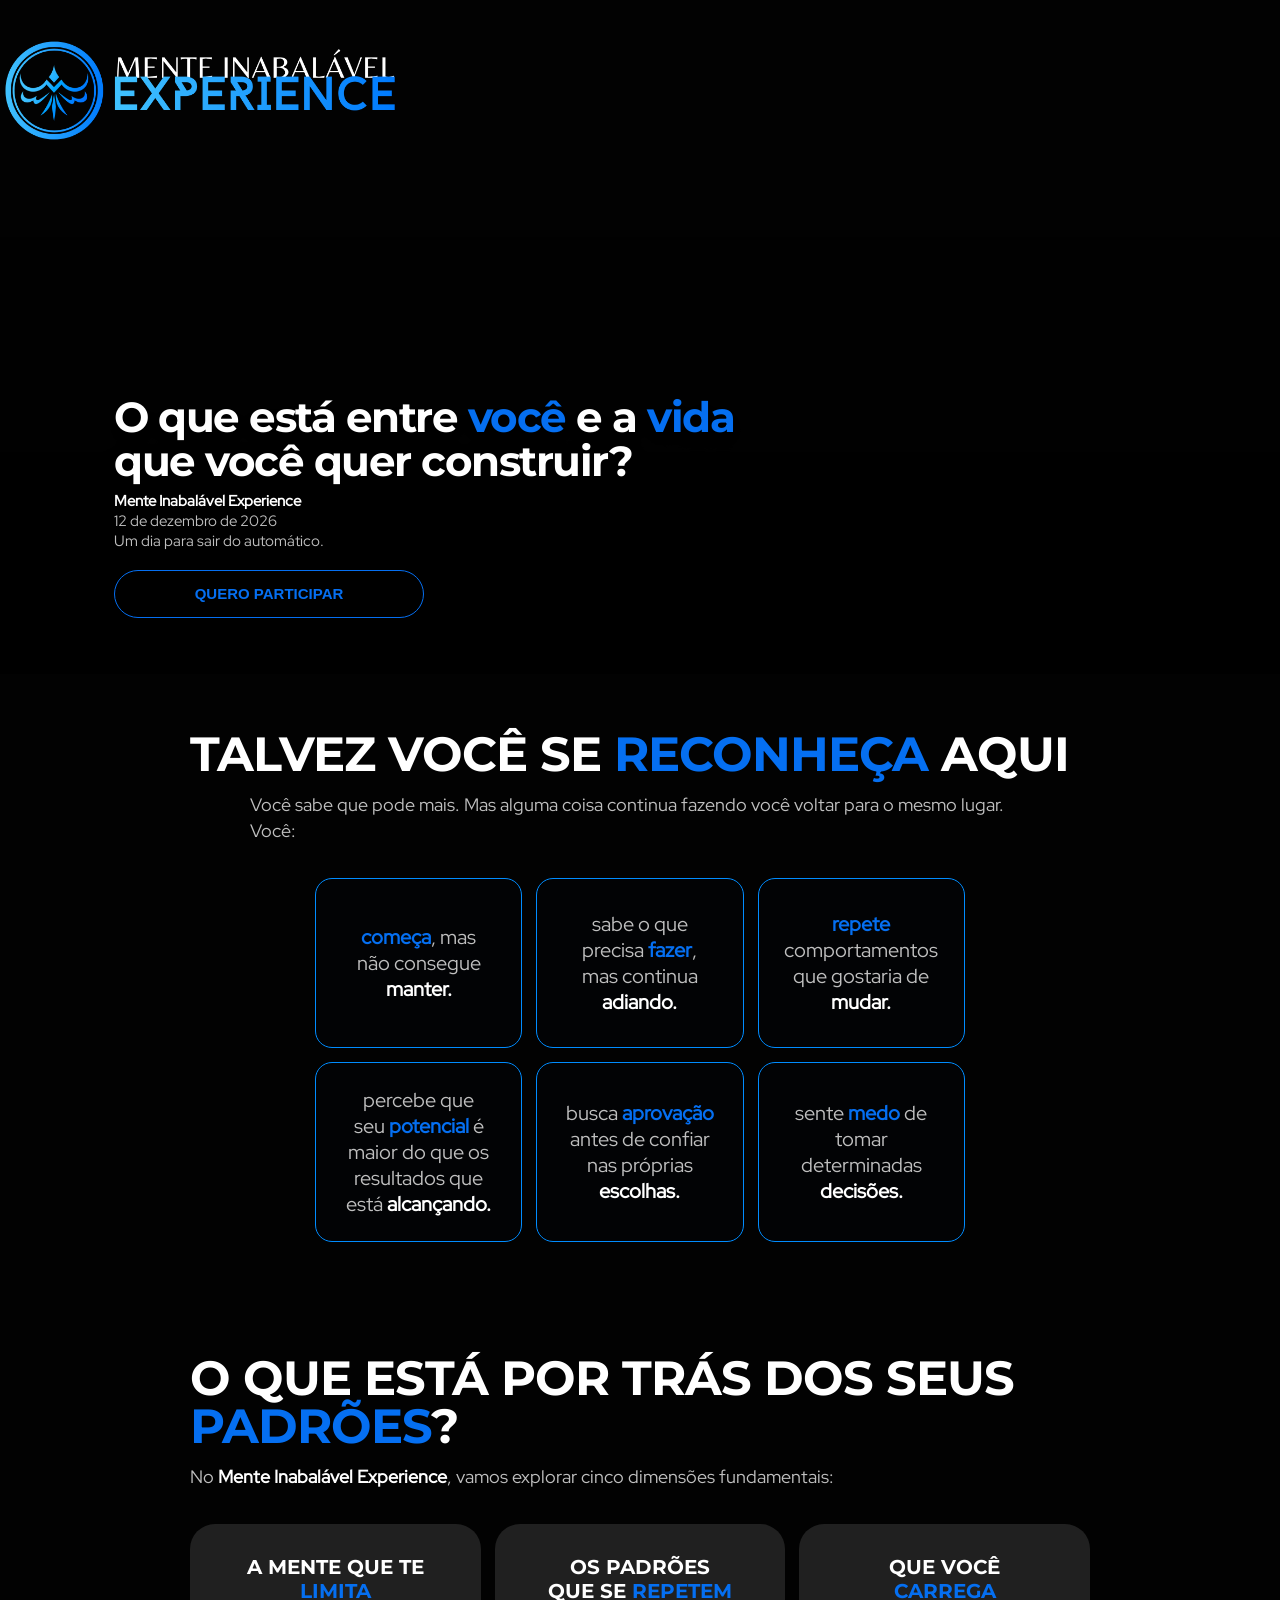
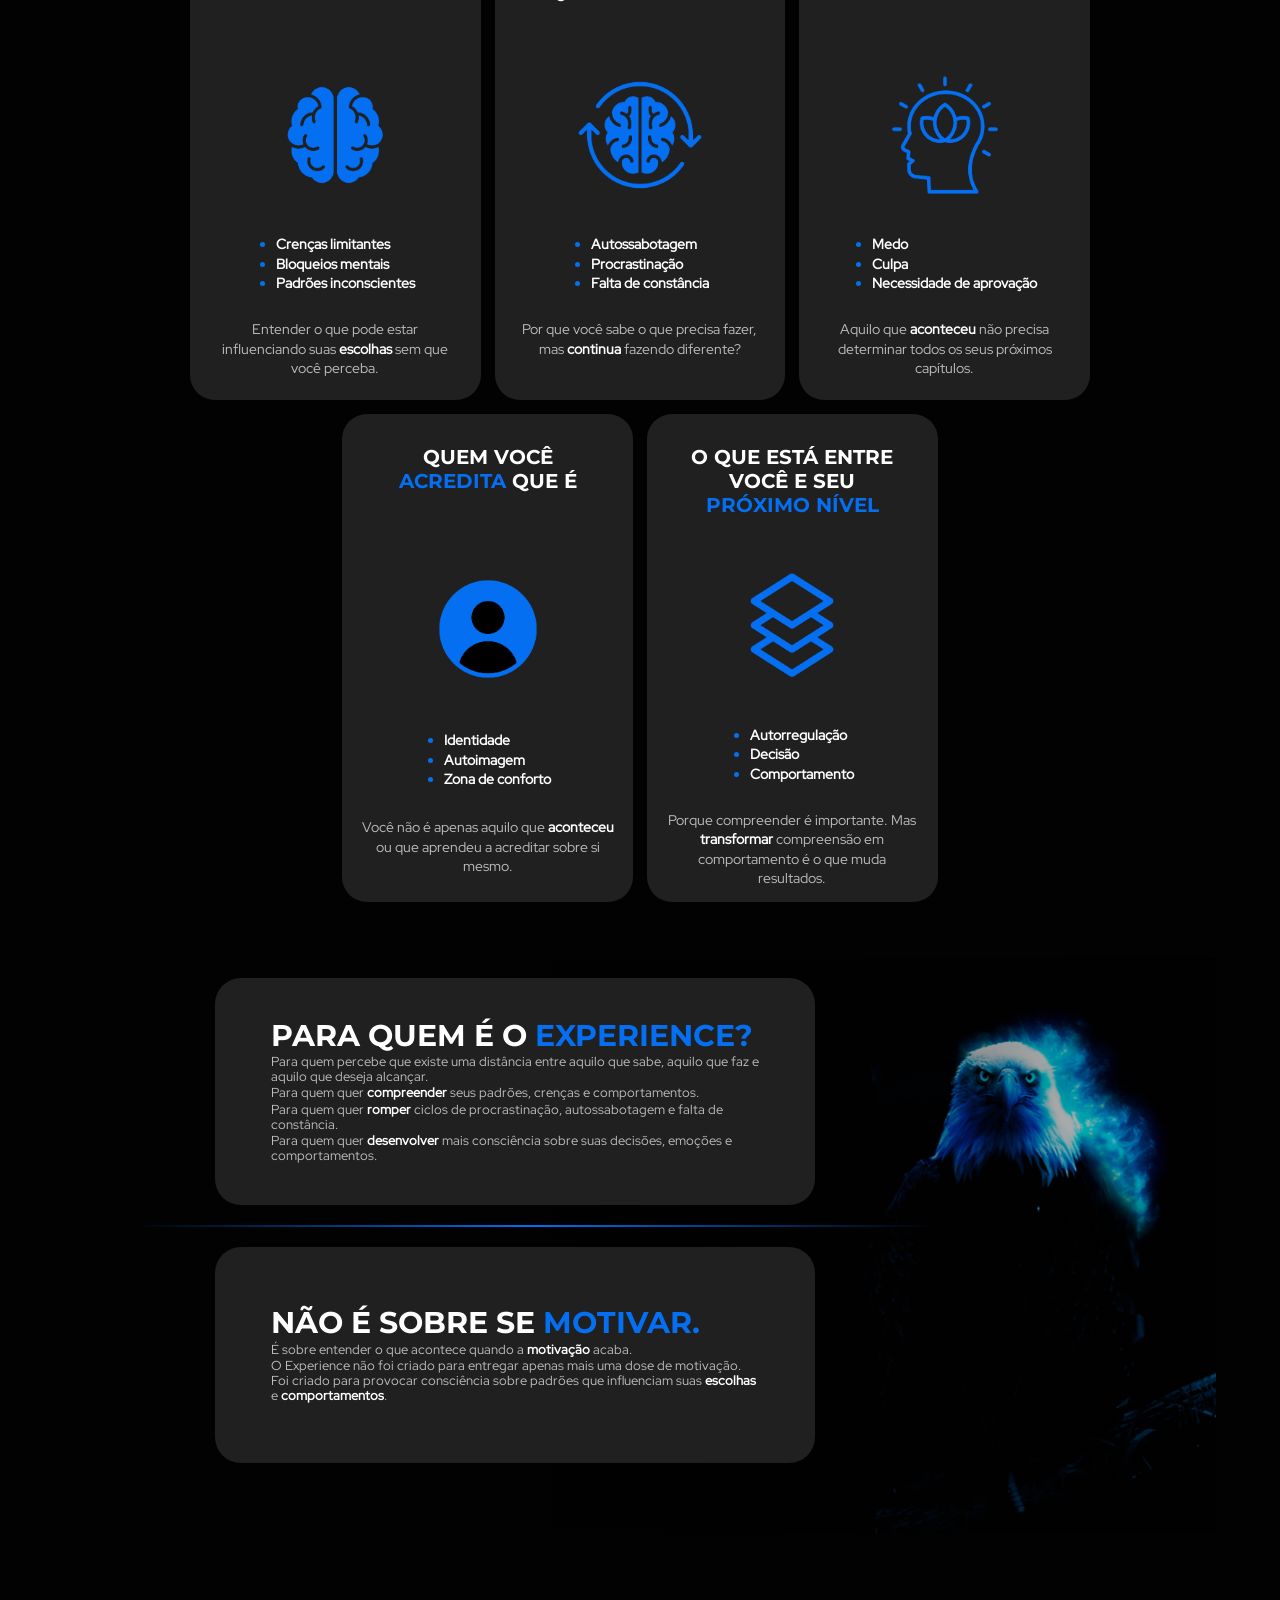
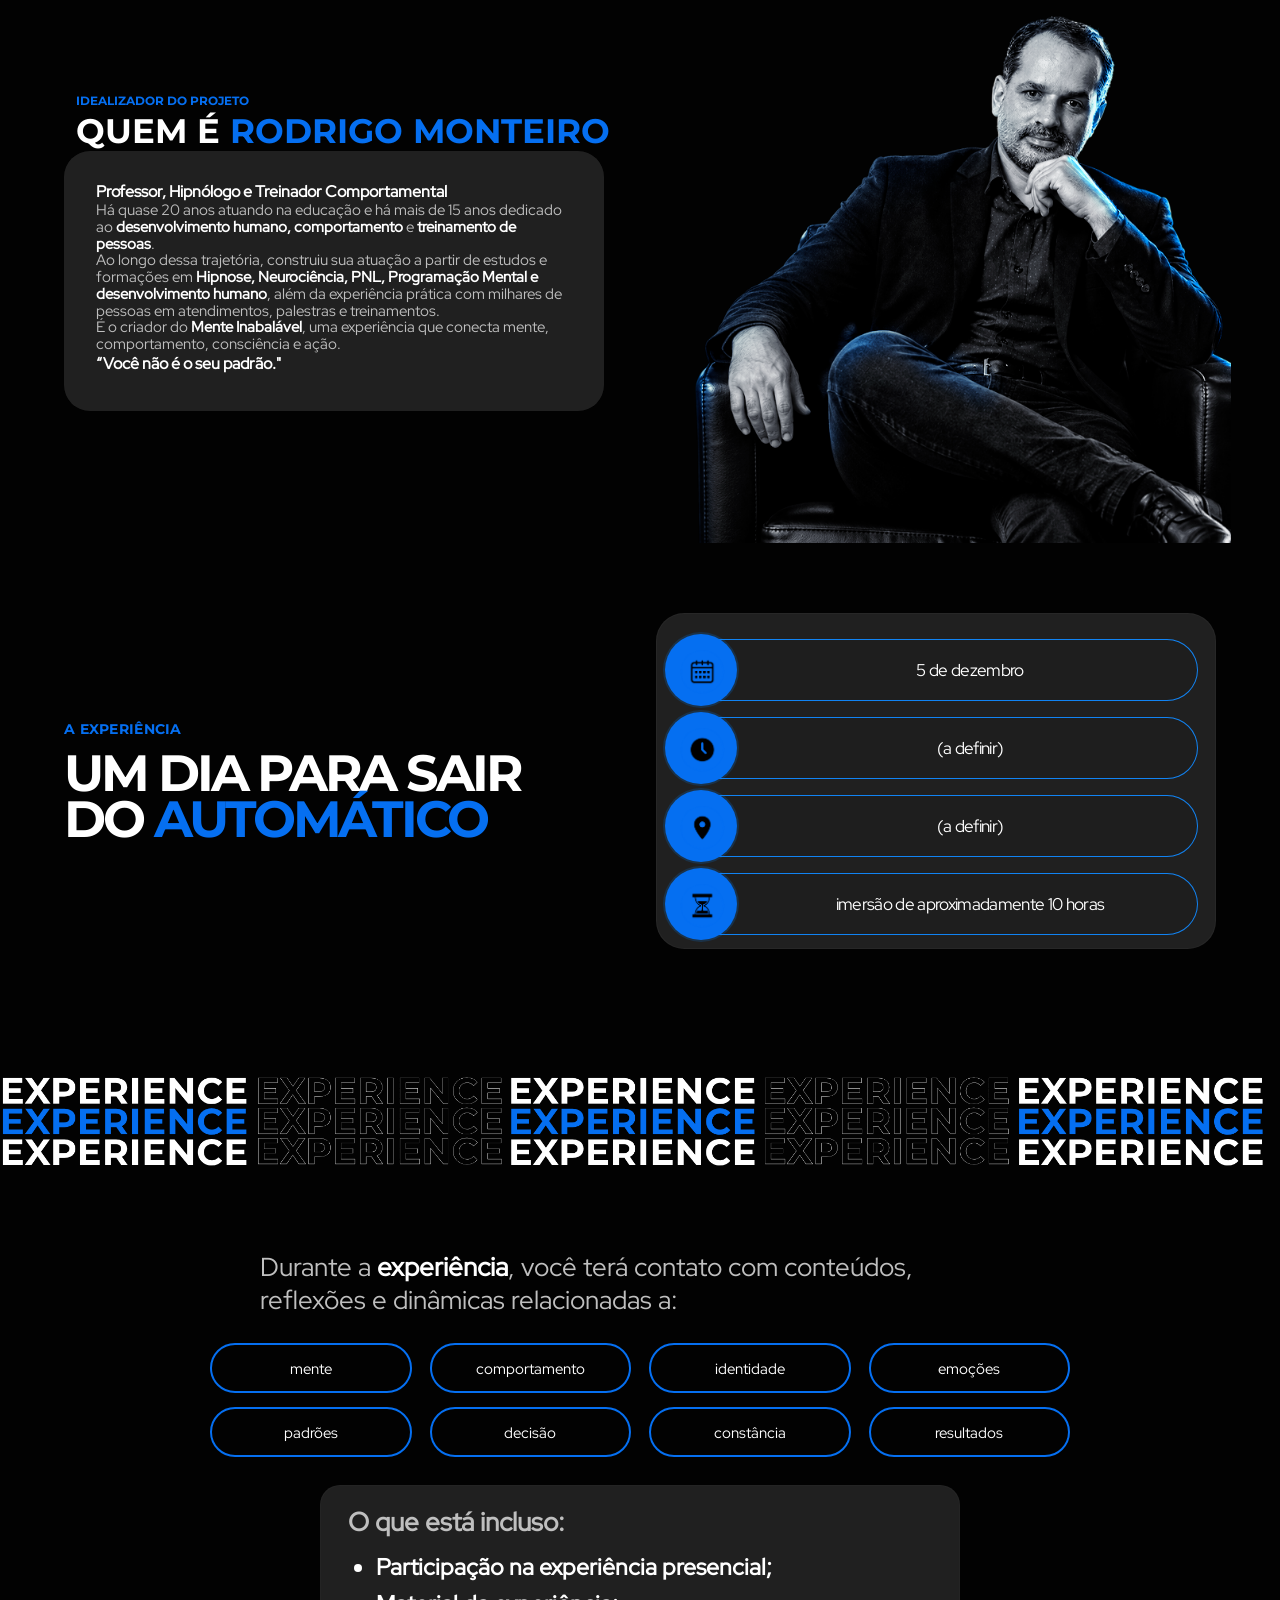
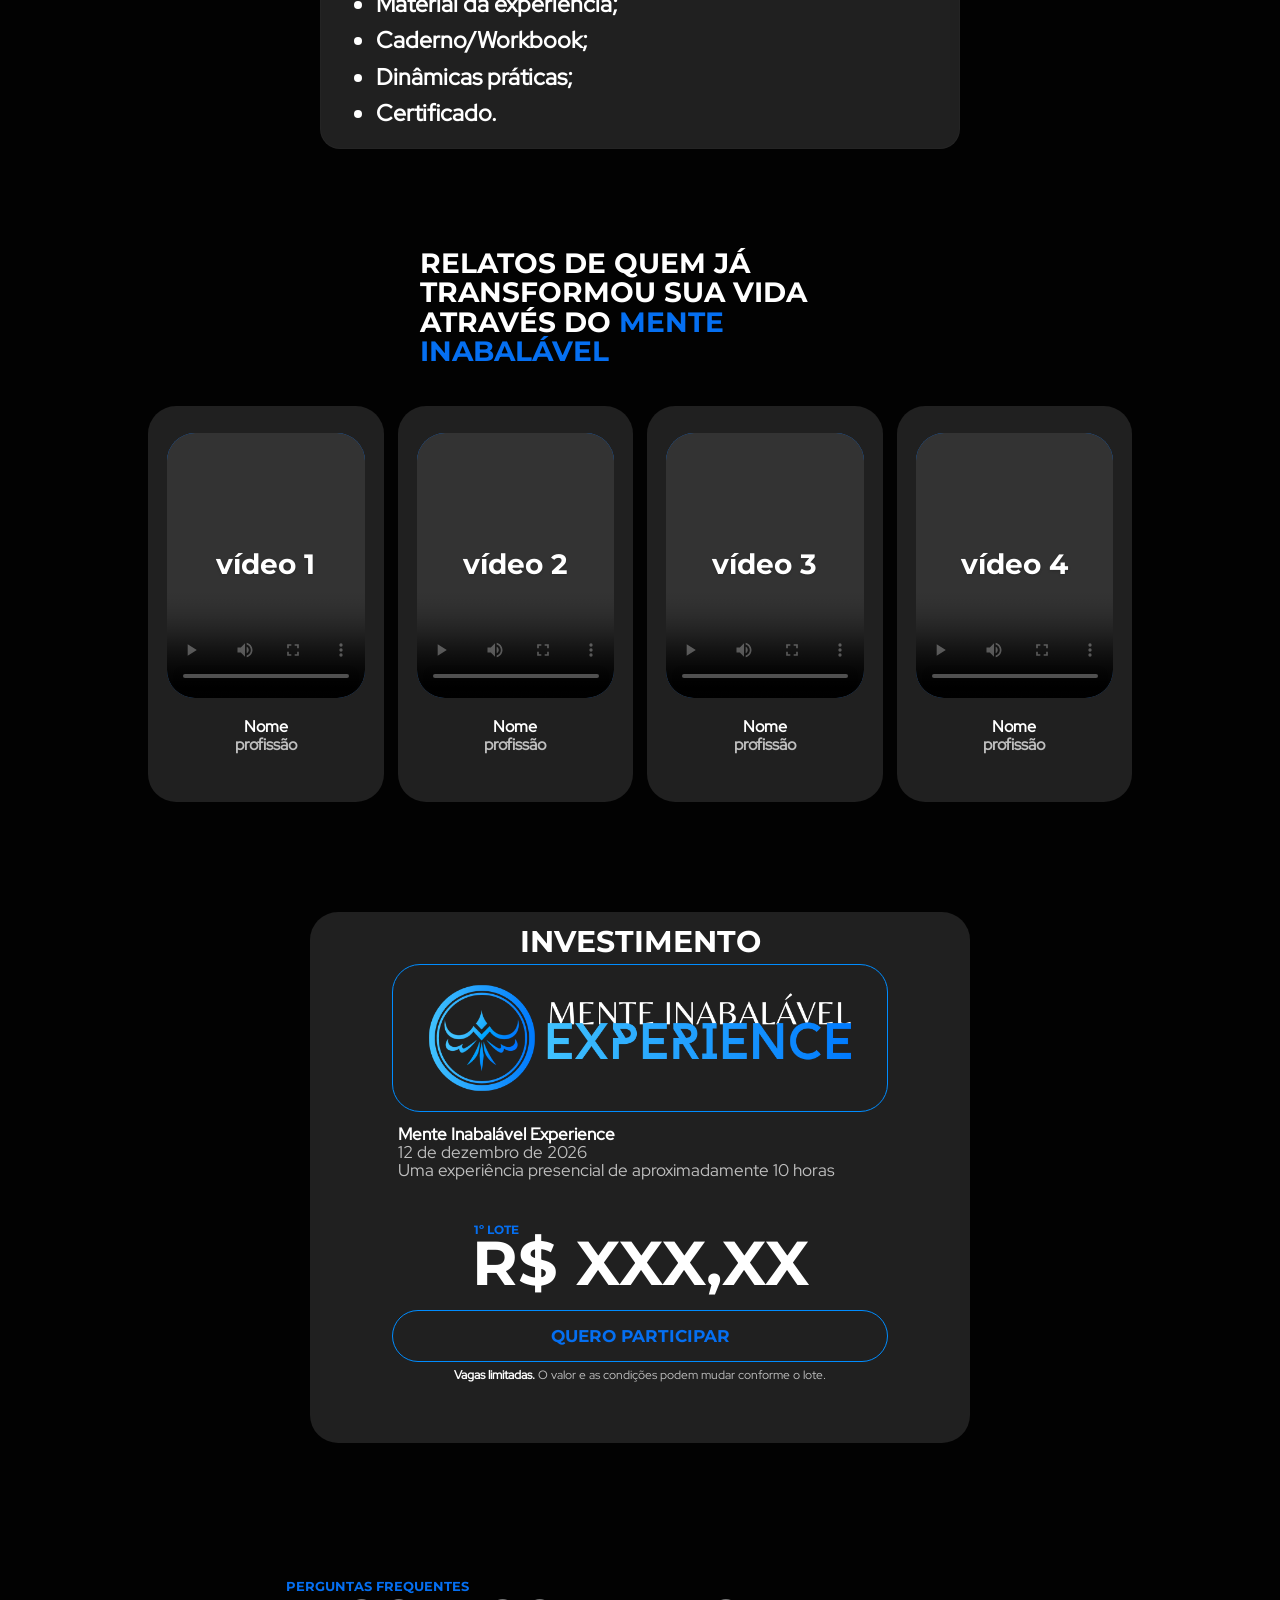
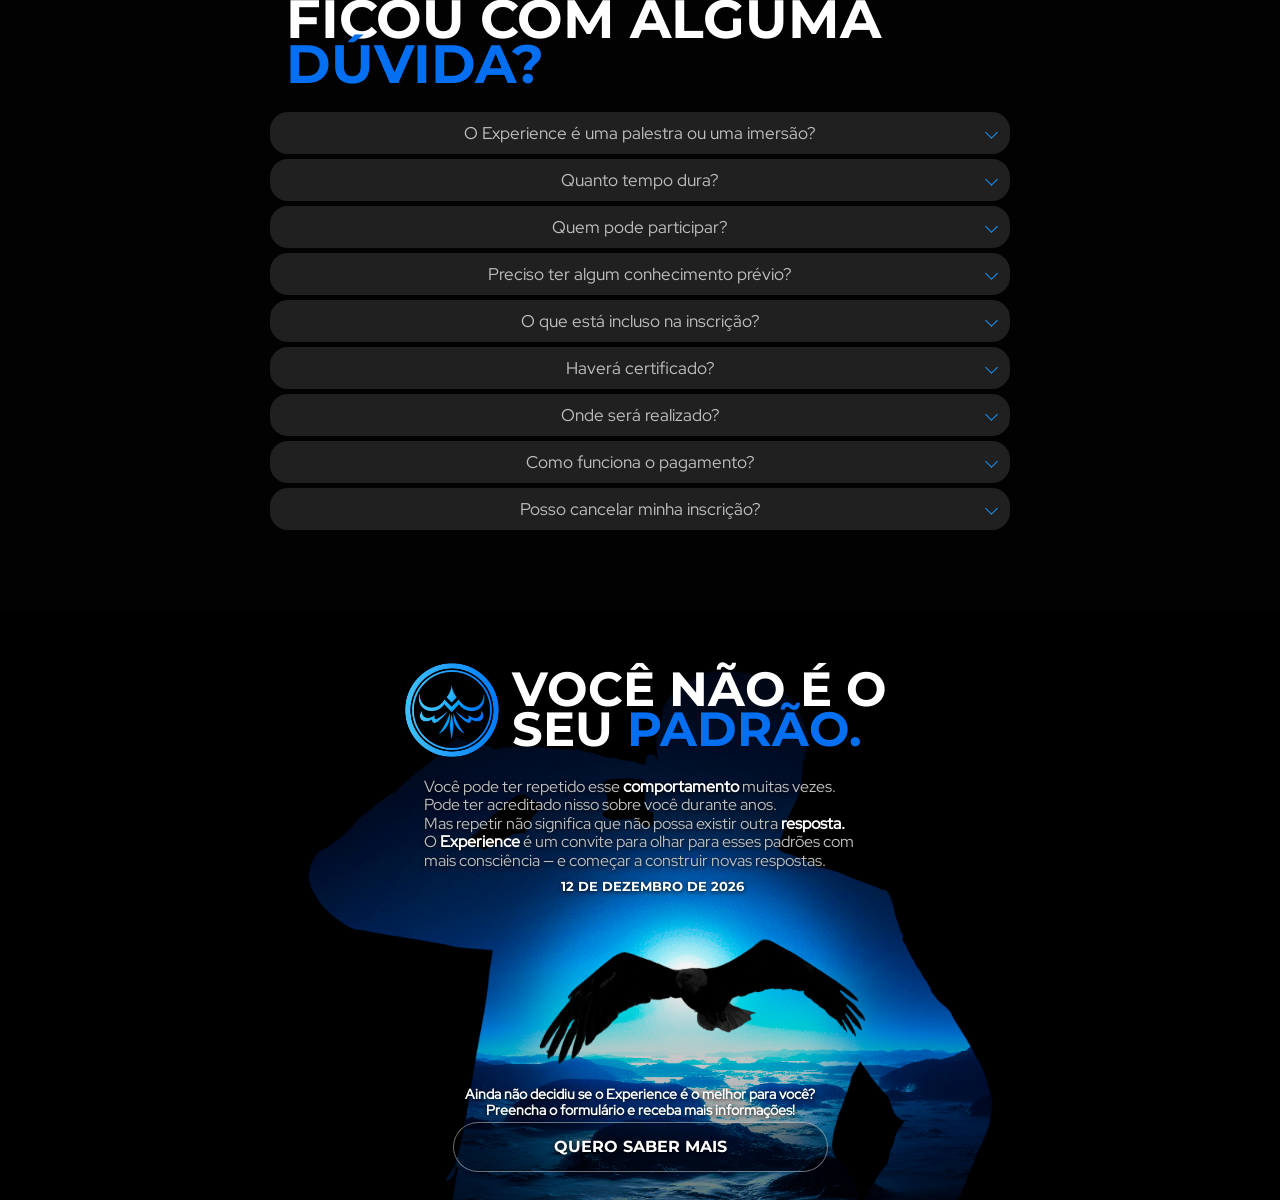
==== commit 8a765e35: "Trocando os nomes das img para evitar conflito por conta de acentuação e coisas do tipo" ====
--- a/index.html
+++ b/index.html
@@ -49,7 +49,7 @@
                         Um dia para sair do automático.
                     </p>
 
-                    <a class="cta-button" href="#reconheca">
+                    <a class="cta-button" href="#investimento">
                         QUERO PARTICIPAR
                     </a>
                 </div>
@@ -146,7 +146,7 @@
                         <h2>A MENTE QUE TE <br>
                             <span>LIMITA</span>
                         </h2>
-                        <img src="img/Ícone Cérebro(1).png" alt="Ilustração de um Cérebro" class="card-image">
+                        <img src="img/icon-cerebro.png" alt="Ilustração de um Cérebro" class="card-image">
 
                         <ul class="card-dark-list">
                             <li>Crenças limitantes</li>
@@ -161,7 +161,7 @@
                         <h2>OS PADRÕES <br>
                             QUE SE <span>REPETEM</span>
                         </h2>
-                        <img src="img/Ícone Repetição (2).png" alt="Ilustração de Repetição" class="card-image">
+                        <img src="img/icon-repeticao.png" alt="Ilustração de Repetição" class="card-image">
                         <ul class="card-dark-list">
                             <li>Autossabotagem</li>
                             <li>Procrastinação</li>
@@ -174,7 +174,7 @@
                         <h2>QUE VOCÊ <br>
                             <span>CARREGA</span>
                         </h2>
-                        <img src="img/Ícone MySelf(3).png" alt="Ilustração de Myself" class="card-image">
+                        <img src="img/icon-myself.png" alt="Ilustração de Myself" class="card-image">
                         <ul class="card-dark-list">
                             <li>Medo</li>
                             <li>Culpa</li>
@@ -188,7 +188,7 @@
                         <h2>QUEM VOCÊ <br>
                             <span>ACREDITA</span> QUE É
                         </h2>
-                        <img src="img/Ícone Pessoa (4).png" alt="Ilustração de uma Pessoa" class="card-image">
+                        <img src="img/icon-pessoa.png" alt="Ilustração de uma Pessoa" class="card-image">
                         <ul class="card-dark-list">
                             <li>Identidade</li>
                             <li>Autoimagem</li>
@@ -203,7 +203,7 @@
                             VOCÊ E SEU <br>
                             <span>PRÓXIMO NÍVEL</span>
                         </h2>
-                        <img src="img/Ícone Evolução (5).png" alt="Ilustração de Evolução" class="card-image">
+                        <img src="img/icon-evolucao.png" alt="Ilustração de Evolução" class="card-image">
                         <ul class="card-dark-list">
                             <li>Autorregulação</li>
                             <li>Decisão</li>
@@ -283,28 +283,28 @@
                 <div class="info-panel" aria-label="Detalhes da experiência">
                     <div class="info-item">
                         <div class="info-icon" aria-hidden="true">
-                            <img src="img/Ícone Agenda (1).png" alt="Ilustração de uma Agenda">
+                            <img src="img/icon-agenda.png" alt="Ilustração de uma Agenda">
                         </div>
                         <p>5 de dezembro</p>
                     </div>
 
                     <div class="info-item">
                         <div class="info-icon" aria-hidden="true">
-                            <img src="img/Ícobe Horário (2).png" alt="Horário" />
+                            <img src="img/icon-horario.png" alt="Horário" />
                         </div>
                         <p>(a definir)</p>
                     </div>
 
                     <div class="info-item">
                         <div class="info-icon" aria-hidden="true">
-                            <img src="img/Ícone Lugar (3).png" alt="Localização" />
+                            <img src="img/icon-lugar.png" alt="Localização" />
                         </div>
                         <p>(a definir)</p>
                     </div>
 
                     <div class="info-item">
                         <div class="info-icon" aria-hidden="true">
-                            <img src="img/Ícone Tempo (4).png" alt="Tempo" />
+                            <img src="img/icon-tempo.png" alt="Tempo" />
                         </div>
                         <p>imersão de aproximadamente 10 horas</p>
                     </div>
@@ -315,7 +315,7 @@
         <!-- SÉTIMA SEÇÃO -->
         <section class="experience-include" aria-label="O que está incluso na experiência">
             <div class="experience-marquee" aria-hidden="true">
-                <img src="img/Caixa de texto (EXPERIENCE).png" alt="Texto Experience">
+                <img src="img/caixa-texto-experience.png" alt="Texto Experience">
             </div>
 
             <div class="include-content">
@@ -427,11 +427,34 @@
                     <span class="investment-lot">1º LOTE</span>
                     <p>R$ XXX,XX</p>
                 </div>
-
-                <a class="investment-cta" href="#investimento">QUERO PARTICIPAR</a>
+                
+                    <button class="investment-cta" type="button" aria-haspopup="dialog" aria-controls="interest-dialog">
+                        QUERO PARTICIPAR
+                    </button>
                 <p class="investment-note"><strong>Vagas limitadas.</strong> O valor e as condições podem mudar conforme o lote.</p>
             </div>
         </section>
+
+            <dialog class="interest-dialog" id="interest-dialog" aria-labelledby="interest-title">
+                <form class="interest-form" id="interest-form">
+                    <button class="interest-dialog-close" type="button" aria-label="Fechar formulário">&times;</button>
+                    <p class="interest-eyebrow">INSCRIÇÃO</p>
+                    <h2 id="interest-title">Confirme seus dados</h2>
+                    <p class="interest-description">Preencha os dados para registrar seu interesse e continuar para o pagamento.</p>
+
+                    <label for="interest-name">Nome completo</label>
+                    <input id="interest-name" name="full_name" type="text" autocomplete="name" maxlength="150" required>
+
+                    <label for="interest-email">E-mail</label>
+                    <input id="interest-email" name="email" type="email" autocomplete="email" maxlength="254" required>
+
+                    <label for="interest-phone">Número de celular</label>
+                    <input id="interest-phone" name="phone" type="tel" autocomplete="tel" inputmode="tel" maxlength="30" required>
+
+                    <p class="interest-form-status" id="interest-form-status" role="status" aria-live="polite"></p>
+                    <button class="investment-cta interest-submit" type="submit">CONFIRMAR PAGAMENTO</button>
+                </form>
+            </dialog>
 
         <!-- DÉCIMA SEÇÃO -->
         <section class="faq-section" id="duvidas" aria-labelledby="faq-title">
@@ -508,10 +531,16 @@
     </main>
 
     <script>
+        const PAYMENT_REDIRECT_URL = "";
         const heroVideo = document.querySelector(".hero-video");
         const hero = document.querySelector(".hero");
         const muteButton = document.querySelector(".video-mute");
         const volumeControl = document.querySelector("#video-volume");
+        const interestDialog = document.querySelector("#interest-dialog");
+        const interestForm = document.querySelector("#interest-form");
+        const interestStatus = document.querySelector("#interest-form-status");
+        const interestSubmit = interestForm.querySelector("[type='submit']");
+        const originalSubmitLabel = interestSubmit.textContent;
         let controlsHideTimer;
 
         function showVideoControls() {
@@ -560,6 +589,64 @@
         });
 
         syncMuteUI();
+
+        document.querySelector(".investment-cta[aria-controls='interest-dialog']")
+            .addEventListener("click", () => interestDialog.showModal());
+
+        interestDialog.querySelector(".interest-dialog-close")
+            .addEventListener("click", () => interestDialog.close());
+
+        interestDialog.addEventListener("click", (event) => {
+            if (event.target === interestDialog) {
+                interestDialog.close();
+            }
+        });
+
+        interestForm.addEventListener("submit", async (event) => {
+            event.preventDefault();
+            interestStatus.textContent = "";
+
+            let paymentUrl = null;
+            if (PAYMENT_REDIRECT_URL.trim()) {
+                try {
+                    paymentUrl = new URL(PAYMENT_REDIRECT_URL);
+                    if (!["http:", "https:"].includes(paymentUrl.protocol)) {
+                        throw new Error();
+                    }
+                } catch {
+                    interestStatus.textContent = "O link em PAYMENT_REDIRECT_URL precisa ser uma URL http ou https válida.";
+                    return;
+                }
+            }
+
+            interestSubmit.disabled = true;
+            interestSubmit.textContent = "ENVIANDO...";
+
+            try {
+                const response = await fetch("api/register-interest.php", {
+                    method: "POST",
+                    body: new FormData(interestForm),
+                    headers: { Accept: "application/json" }
+                });
+                const result = await response.json().catch(() => ({}));
+
+                if (!response.ok || !result.success) {
+                    throw new Error(result.message || "Não foi possível salvar seus dados. Tente novamente.");
+                }
+
+                if (paymentUrl) {
+                    window.location.assign(paymentUrl.href);
+                    return;
+                }
+
+                interestStatus.textContent = "Cadastro salvo. Adicione o link de pagamento em PAYMENT_REDIRECT_URL no final do index.html para ativar o redirecionamento.";
+                interestSubmit.textContent = "CADASTRO SALVO";
+            } catch (error) {
+                interestStatus.textContent = error.message || "Não foi possível salvar seus dados. Tente novamente.";
+                interestSubmit.disabled = false;
+                interestSubmit.textContent = originalSubmitLabel;
+            }
+        });
     </script>
 
 </body>
--- a/style.css
+++ b/style.css
@@ -102,7 +102,7 @@
 /* Marca */
 .brand {
     position: absolute;
-    top: 0;
+    top: clamp(16px, 3vw, 36px);
     left: 0;
     z-index: 11;
     width: fit-content;
@@ -264,18 +264,6 @@
     display: none;
 }
 
-.play-icon {
-    width: 58px;
-    height: 58px;
-    border-radius: 50%;
-    display: grid;
-    place-items: center;
-    padding-left: 4px;
-    background: rgba(20, 20, 20, .9);
-    color: #ffffff;
-    font-size: 20px;
-}
-
 /* Texto sobre o vídeo */
 .hero-copy {
     width: min(820px, 100%);
@@ -325,7 +313,7 @@
 
 .cta-button:hover {
     background: var(--blue);
-    color: #000;
+    color: #fff;
     box-shadow: 0 0 25px rgba(0, 140, 255, .25);
 }
 
@@ -403,6 +391,7 @@
     color: var(--muted);
     font-size: 20px;
     line-height: 1.3;
+    font-family: "FontText";
 }
 
 .card-light span {
@@ -489,6 +478,7 @@
     color: var(--muted);
     font-size: 14px;
     line-height: 1.4;
+    font-family: "FontText";
 }
 
 .card-dark strong {
@@ -511,7 +501,7 @@
     inset: 0;
     background:
         linear-gradient(90deg, #020202 0%, rgba(2, 2, 2, .96) 28%, rgba(2, 2, 2, .82) 46%, rgba(2, 2, 2, .12) 100%),
-        url("img/Wallpaper\ águia.png") center / cover no-repeat;
+        url("img/wallpaper-aguia.png") center / cover no-repeat;
 }
 
 .experience-content {
@@ -634,13 +624,14 @@
 .rodrigo-card strong {
     color: #ffffff;
     font-weight: 700;
+    font-family: "FontText";
 }
 
 .rodrigo-image {
     position: absolute;
     z-index: 1;
     inset: 0;
-    background: url("img/Wallpaper\ Rodrigo.png") right 25% center / auto 100% no-repeat;
+    background: url("img/wallpaper-rodrigo.png") right 25% center / auto 100% no-repeat;
 }
 
 @media (min-width: 701px) {
@@ -651,7 +642,7 @@
     .experience-image {
         background:
             linear-gradient(90deg, #020202 0%, rgba(2, 2, 2, .96) 28%, rgba(2, 2, 2, .82) 46%, rgba(2, 2, 2, .12) 100%) center / cover no-repeat,
-            url("img/Wallpaper\ águia.png") right 25% center / auto 100% no-repeat;
+            url("img/wallpaper-aguia.png") right 25% center / auto 100% no-repeat;
     }
 
     .cards-3 {
@@ -862,8 +853,8 @@
     border: 2px solid var(--blue);
     border-radius: 999px;
     color: #ffffff;
-    font-family: "FontTitle";
-    font-size: clamp(12px, 1.2vw, 19px);
+    font-family: "FontText";
+    font-size: clamp(14px, 1.2vw, 19px);
     line-height: 1;
     text-transform: lowercase;
     text-align: center;
@@ -909,7 +900,7 @@
 
 .include-box li + li {
     margin-top: 2px;
-    font-size: clamp(20px, 2vw, 32px);
+    font-size: clamp(18px, 1.8vw, 28px);
 }
 
 /* seção 8 */
@@ -1087,16 +1078,21 @@
 }
 
 .investment-cta {
+    width: 100%;
     min-height: 52px;
     display: flex;
     align-items: center;
     justify-content: center;
+    padding: 0 16px;
     border: 1px solid var(--border);
     border-radius: 999px;
+    background: transparent;
     color: var(--blue);
     font-family: "FontTitle";
     font-size: 17px;
     font-weight: 700;
+    text-align: center;
+    cursor: pointer;
     transition: color .2s ease, background .2s ease;
 }
 
@@ -1117,6 +1113,107 @@
 
 .investment-note strong {
     color: #ffffff;
+}
+
+.interest-dialog {
+    width: min(460px, calc(100% - 32px));
+    max-height: min(90vh, 720px);
+    margin: auto;
+    padding: 0;
+    overflow-y: auto;
+    border: 1px solid rgba(21, 152, 255, .55);
+    border-radius: 16px;
+    background: var(--black);
+    color: #ffffff;
+}
+
+.interest-dialog::backdrop {
+    background: rgba(0, 0, 0, .78);
+    backdrop-filter: blur(3px);
+}
+
+.interest-form {
+    position: relative;
+    display: grid;
+    gap: 10px;
+    padding: 34px;
+}
+
+.interest-dialog-close {
+    position: absolute;
+    top: 12px;
+    right: 12px;
+    width: 36px;
+    height: 36px;
+    display: grid;
+    place-items: center;
+    border: 1px solid rgba(255, 255, 255, .2);
+    border-radius: 50%;
+    background: transparent;
+    color: #ffffff;
+    font-size: 24px;
+    line-height: 1;
+    cursor: pointer;
+}
+
+.interest-eyebrow {
+    margin: 0;
+    color: var(--blue);
+    font-family: "FontTitle";
+    font-size: 12px;
+}
+
+.interest-form h2 {
+    margin: 0;
+    padding-right: 22px;
+    font-family: "FontTitle";
+    font-size: 26px;
+    line-height: 1.1;
+}
+
+.interest-description {
+    margin: 0 0 6px;
+    color: var(--muted);
+    font-family: "FontText";
+    font-size: 14px;
+    line-height: 1.4;
+}
+
+.interest-form label {
+    color: #ffffff;
+    font-family: "FontText";
+    font-size: 14px;
+}
+
+.interest-form input {
+    width: 100%;
+    min-height: 46px;
+    padding: 10px 12px;
+    border: 1px solid rgba(255, 255, 255, .24);
+    border-radius: 6px;
+    background: #111111;
+    color: #ffffff;
+    font: inherit;
+}
+
+.interest-form input:focus-visible,
+.interest-dialog-close:focus-visible {
+    outline: 2px solid var(--blue-light);
+    outline-offset: 2px;
+}
+
+.interest-form-status {
+    min-height: 18px;
+    margin: 2px 0 0;
+    color: var(--muted);
+    font-family: "FontText";
+    font-size: 13px;
+    line-height: 1.35;
+}
+
+.interest-submit:disabled {
+    cursor: wait;
+    opacity: .65;
 }
 
 /* seção 10 */
@@ -1227,13 +1324,13 @@
     .include-tags span {
         min-height: 42px;
         padding: 10px 12px;
-        font-size: clamp(12px, 3vw, 18px);
+        font-size: clamp(15px, 3vw, 18px);
     }
 
     .include-tags span:nth-child(2) {
         padding-left: 8px;
         padding-right: 8px;
-        font-size: clamp(11px, 3vw, 18px);
+        font-size: clamp(14px, 3vw, 18px);
     }
 
     .testimonials {
@@ -1279,6 +1376,15 @@
         font-size: 15px;
     }
 
+    .interest-form {
+        gap: 8px;
+        padding: 30px 22px 22px;
+    }
+
+    .interest-form h2 {
+        font-size: 23px;
+    }
+
     .investment-note {
         font-size: 13px;
     }
@@ -1292,10 +1398,18 @@
         margin-left: 10px;
     }
 
+    .faq-eyebrow {
+        margin-left: 0;
+        text-align: center;
+    }
+
     .faq-title {
+        margin-left: 0;
         margin-bottom: 22px;
-        font-size: clamp(28px, 8.2vw, 42px);
+        font-size: clamp(20px, 8.2vw, 42px);
         line-height: 0.9;
+        text-align: center;
+        white-space: nowrap;
     }
 
     .faq-item summary {
@@ -1356,7 +1470,6 @@
     }
 
     .brand {
-        top: 0;
         left: 14px;
     }
 
@@ -1452,7 +1565,7 @@
         height: clamp(340px, 60vw, 320px);
         background:
             linear-gradient(180deg, #020202 0%, rgba(2, 2, 2, 0) 30%),
-            url("img/Wallpaper\ águia\ cel.png") center / contain no-repeat;
+            url("img/wallpaper-aguia-cel.png") center / contain no-repeat;
     }
 
     .experience-cards {
@@ -1519,7 +1632,7 @@
         width: 100%;
         aspect-ratio: 673 / 768;
         margin-left: 0;
-        background-image: url("img/Wallpaper\ Rodrigo\ cel.png");
+        background-image: url("img/wallpaper-rodrigo-cel.png");
         background-position: center;
         background-size: contain;
     }
@@ -1631,7 +1744,7 @@
     overflow: hidden;
     background:
         linear-gradient(180deg, rgba(0, 0, 0, .18) 0%, rgba(0, 0, 0, .04) 60%, rgba(0, 0, 0, .5) 100%),
-        url("img/WALLPAPER DECISÃO (1).png") center / min(100%, 1050px) auto no-repeat;
+        url("img/wallpaper-decisao.png") center / min(100%, 1050px) auto no-repeat;
     background-color: #000000;
 }
 
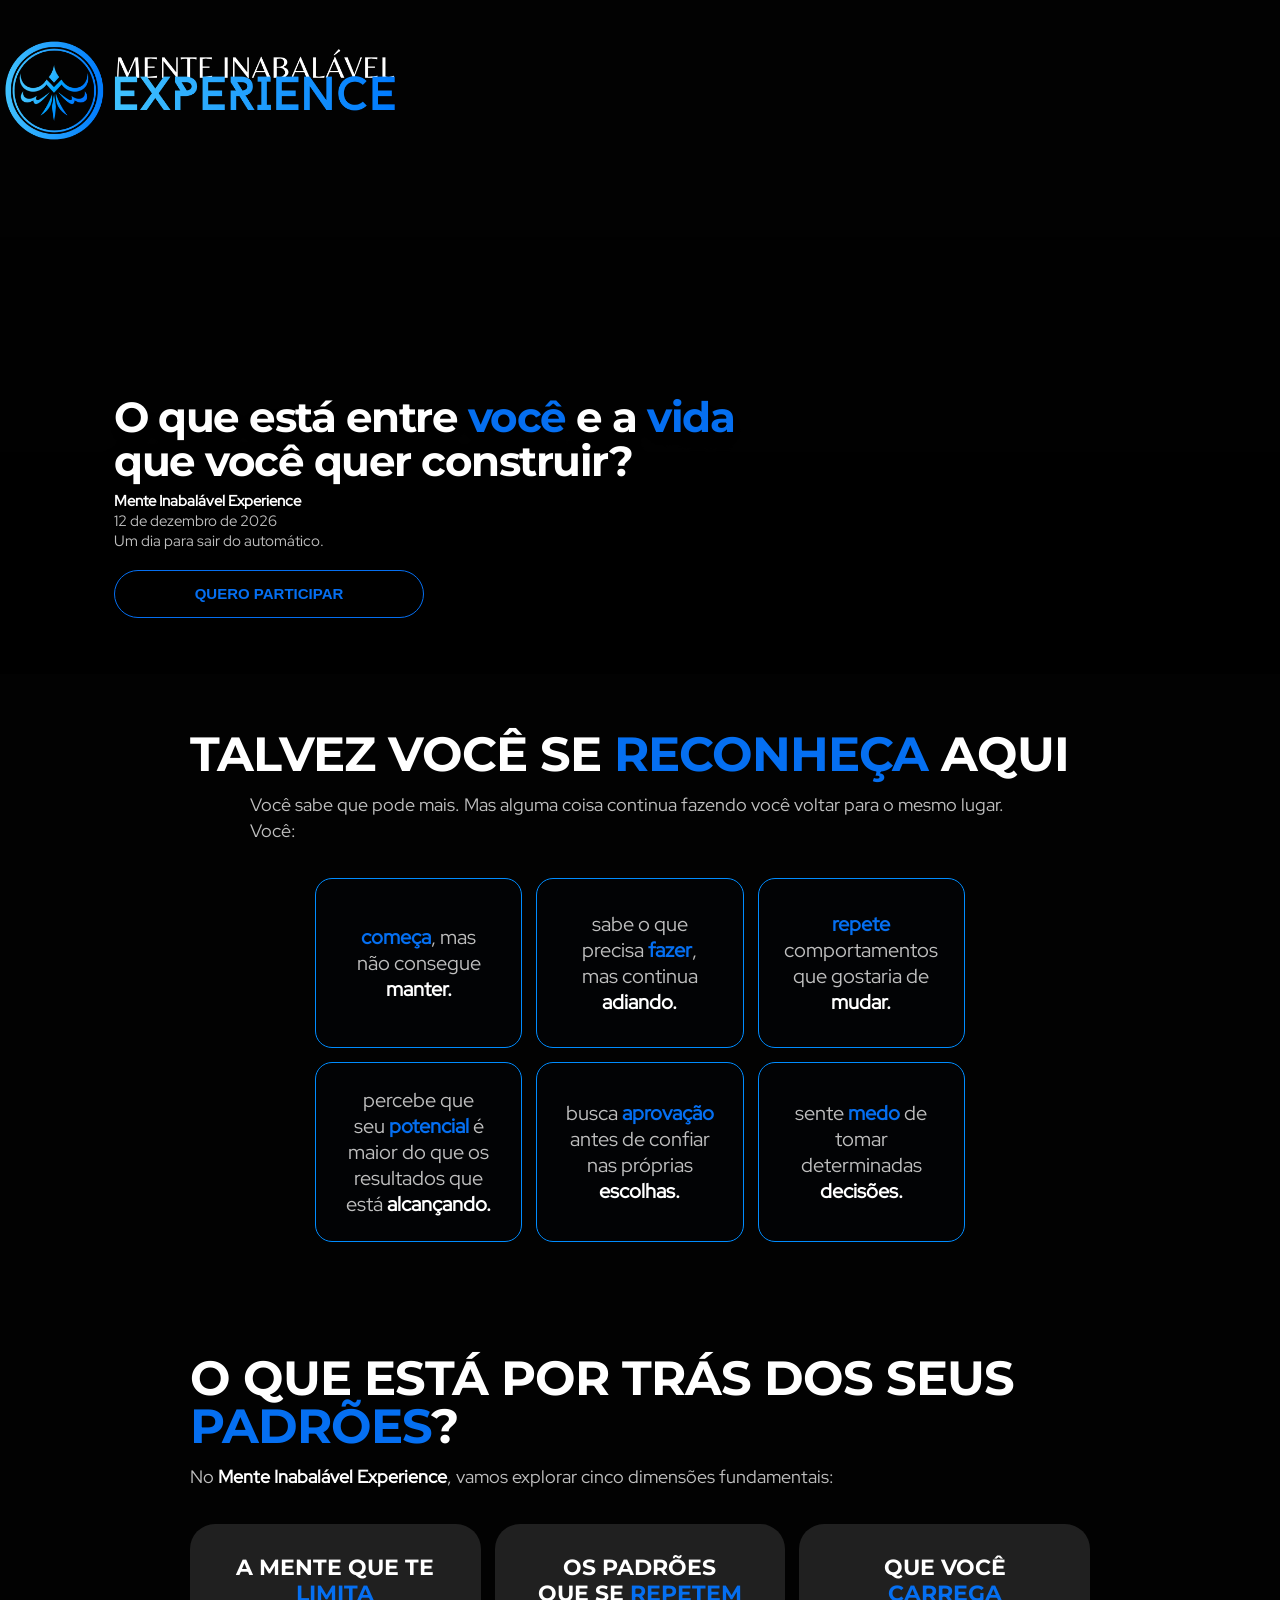
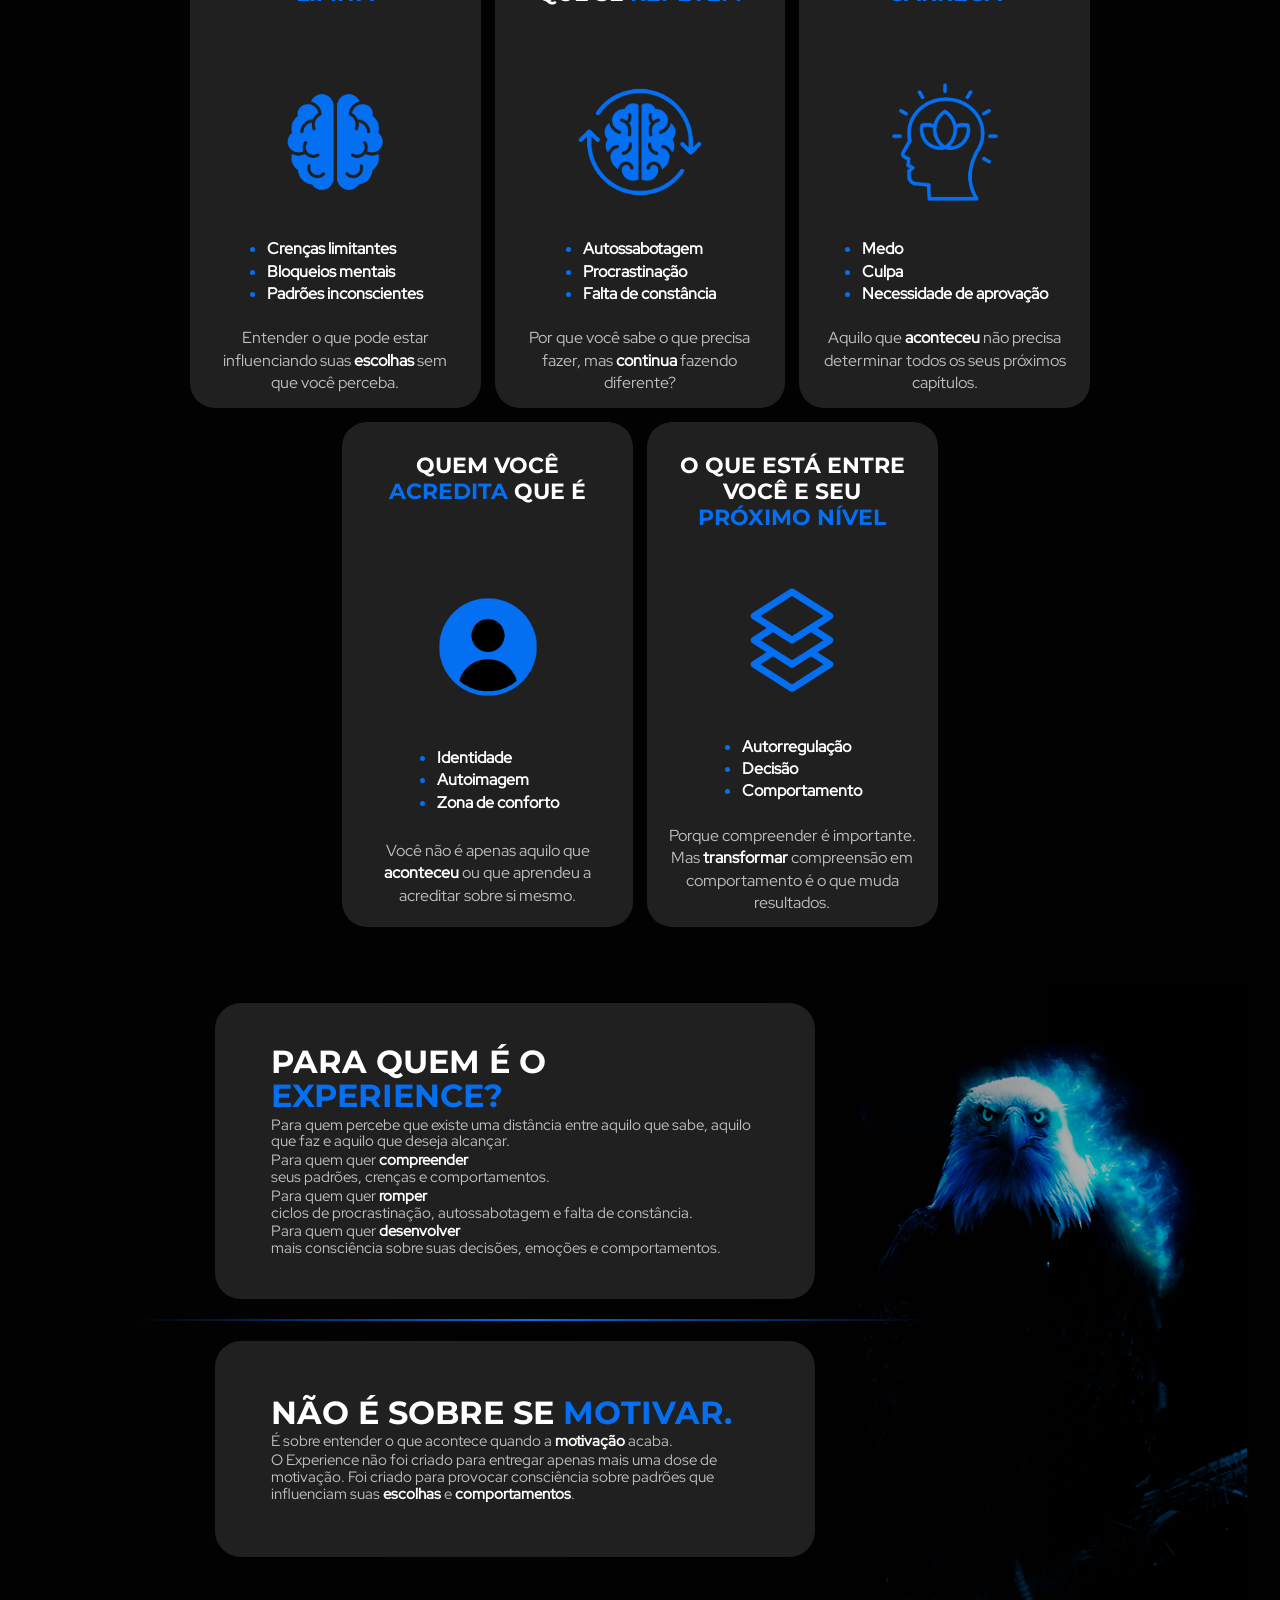
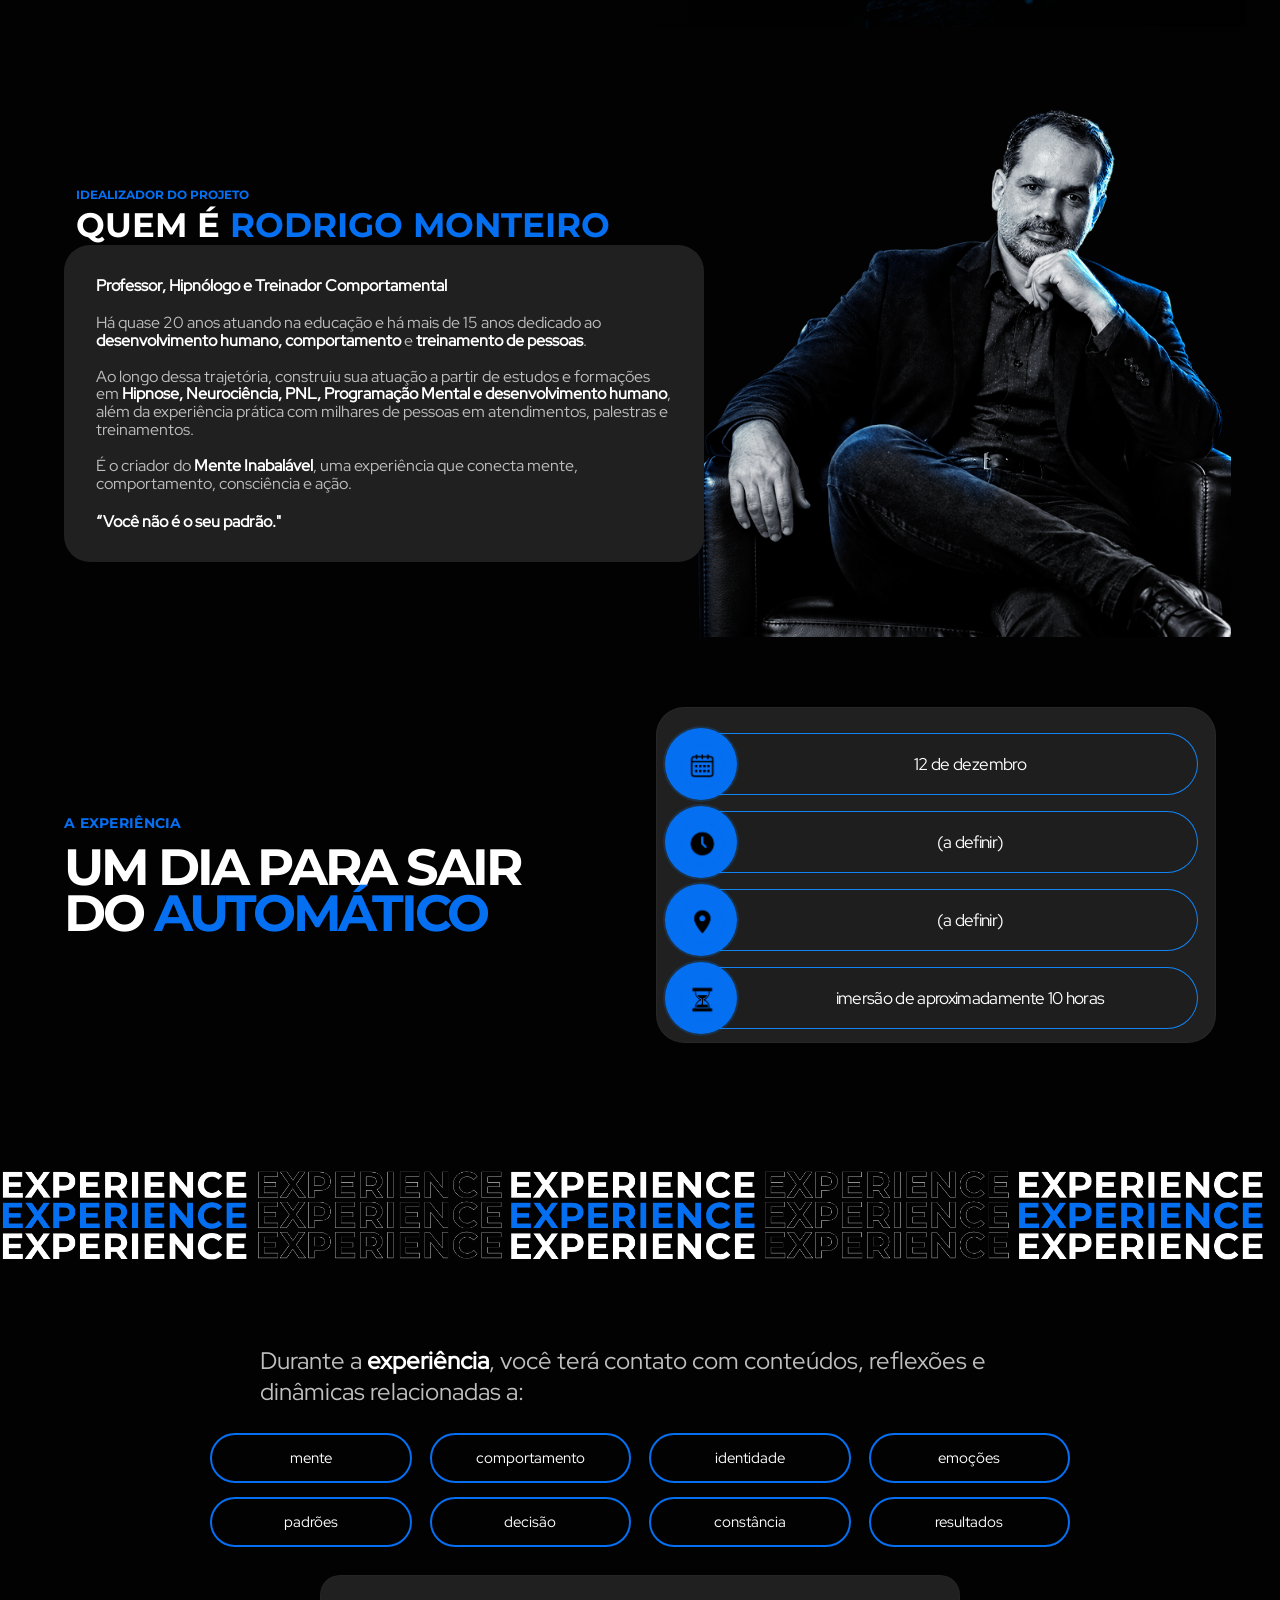
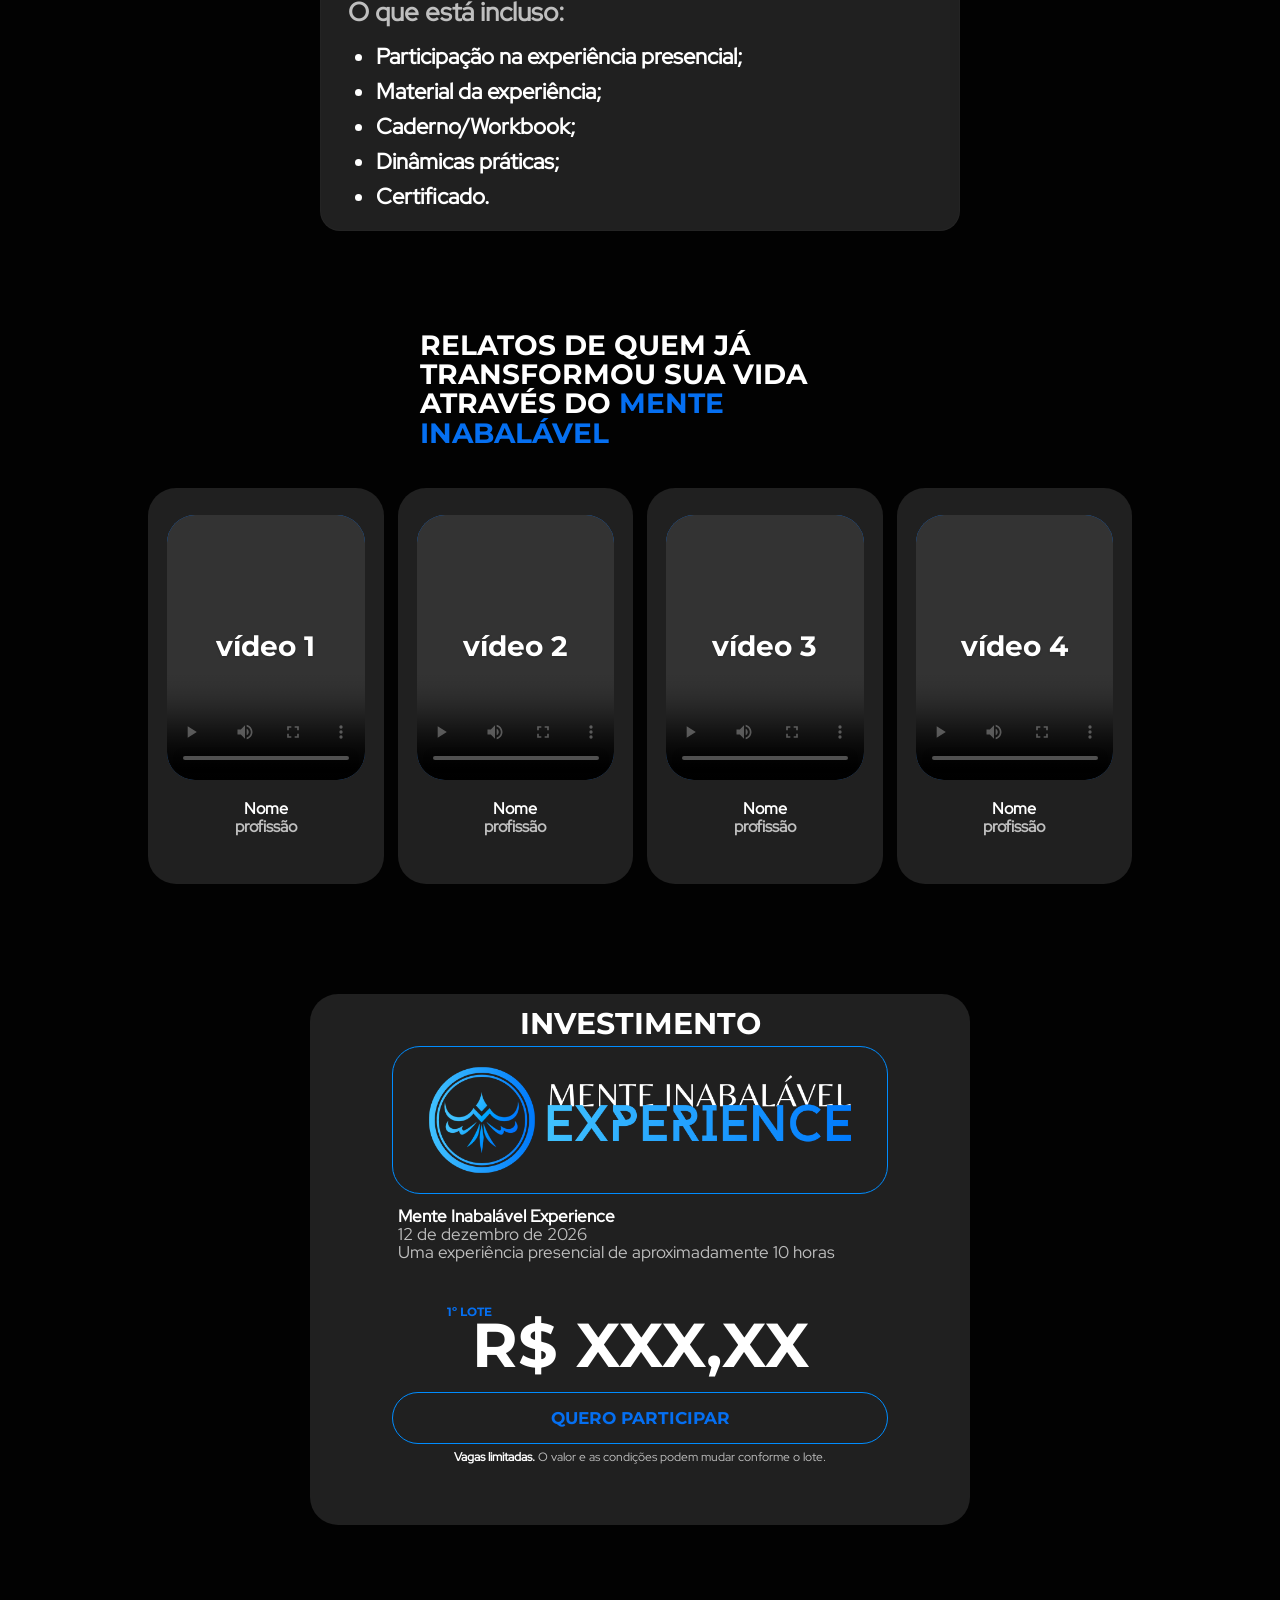
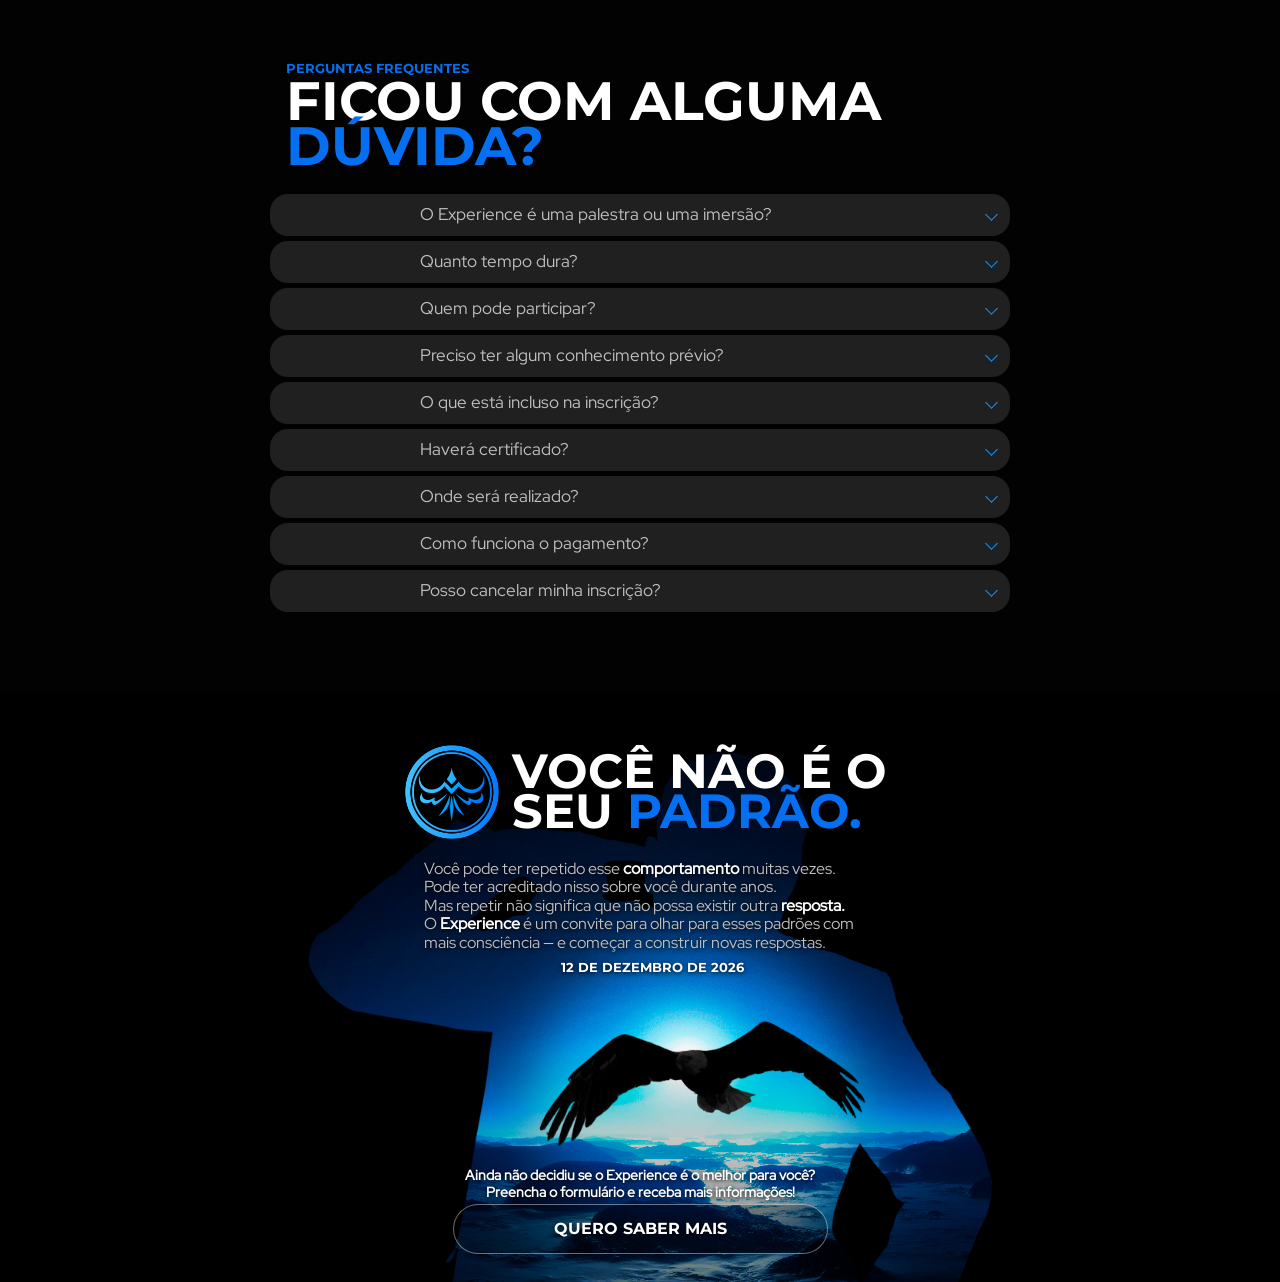
==== commit 9696e67d: "Mudanças nos texto, correção ortografica e atulização no css para melhor leitura em computadores" ====
--- a/index.html
+++ b/index.html
@@ -226,10 +226,13 @@
                         <h3>PARA QUEM É O <span>EXPERIENCE?</span></h3>
                         <p>Para quem percebe que existe uma distância entre aquilo que sabe, aquilo que faz e aquilo que
                             deseja alcançar.</p>
-                        <p>Para quem quer <strong>compreender</strong> seus padrões, crenças e comportamentos.</p>
-                        <p>Para quem quer <strong>romper</strong> ciclos de procrastinação, autossabotagem e falta de
+                        <p>Para quem quer <strong>compreender</strong><br>
+                             seus padrões, crenças e comportamentos.</p>
+                        <p>Para quem quer <strong>romper</strong><br>
+                             ciclos de procrastinação, autossabotagem e falta de
                             constância.</p>
-                        <p>Para quem quer <strong>desenvolver</strong> mais consciência sobre suas decisões, emoções e
+                        <p>Para quem quer <strong>desenvolver</strong><br>
+                             mais consciência sobre suas decisões, emoções e
                             comportamentos.</p>
                     </article>
 
@@ -256,16 +259,19 @@
                     <p>IDEALIZADOR DO PROJETO</p>
                     <h3>QUEM É <span>RODRIGO MONTEIRO</span></h3>
                     <article class="rodrigo-card">
-                        <strong>Professor, Hipnólogo e Treinador Comportamental</strong>
+                        <strong>Professor, Hipnólogo e Treinador Comportamental</strong><br><br>
+
                         <p>Há quase 20 anos atuando na educação e há mais de 15 anos dedicado ao <strong>desenvolvimento
-                                humano, comportamento</strong> e <strong>treinamento de pessoas</strong>.</p>
+                                humano, comportamento</strong> e <strong>treinamento de pessoas</strong>.</p><br>
+
                         <p>Ao longo dessa trajetória, construiu sua atuação a partir de estudos e formações em
                             <strong>Hipnose, Neurociência, PNL, Programação Mental e desenvolvimento humano</strong>,
                             além da experiência prática com milhares de pessoas em atendimentos, palestras e
-                            treinamentos.
-                        </p>
+                            treinamentos.</p><br>
+
                         <p>É o criador do <strong>Mente Inabalável</strong>, uma experiência que conecta mente,
-                            comportamento, consciência e ação.</p>
+                            comportamento, consciência e ação.</p><br>
+                            
                         <strong>“Você não é o seu padrão."</strong>
                     </article>
                 </div>
@@ -285,7 +291,7 @@
                         <div class="info-icon" aria-hidden="true">
                             <img src="img/icon-agenda.png" alt="Ilustração de uma Agenda">
                         </div>
-                        <p>5 de dezembro</p>
+                        <p>12 de dezembro</p>
                     </div>
 
                     <div class="info-item">
@@ -452,7 +458,7 @@
                     <input id="interest-phone" name="phone" type="tel" autocomplete="tel" inputmode="tel" maxlength="30" required>
 
                     <p class="interest-form-status" id="interest-form-status" role="status" aria-live="polite"></p>
-                    <button class="investment-cta interest-submit" type="submit">CONFIRMAR PAGAMENTO</button>
+                    <button class="investment-cta interest-submit" type="submit">IR PARA O PAGAMENTO</button>
                 </form>
             </dialog>
 
@@ -465,39 +471,39 @@
                 <div class="faq-list">
                     <details class="faq-item">
                         <summary>O Experience é uma palestra ou uma imersão?</summary>
-                        <p>É uma imersão presencial com conteúdos, reflexões e dinâmicas práticas sobre mente e comportamento.</p>
+                        <p>Informações serão adicionadas em breve.</p>
                     </details>
                     <details class="faq-item">
                         <summary>Quanto tempo dura?</summary>
-                        <p>A experiência tem duração aproximada de 10 horas.</p>
+                        <p>Informações serão adicionadas em breve.</p>
                     </details>
                     <details class="faq-item">
                         <summary>Quem pode participar?</summary>
-                        <p>A proposta é para quem percebe uma distância entre o que sabe, o que faz e o que deseja alcançar.</p>
+                        <p>Informações serão adicionadas em breve.</p>
                     </details>
                     <details class="faq-item">
                         <summary>Preciso ter algum conhecimento prévio?</summary>
-                        <p>Não é necessário conhecimento prévio sobre os temas. Os conteúdos e as dinâmicas serão conduzidos durante a experiência.</p>
+                        <p>Informações serão adicionadas em breve.</p>
                     </details>
                     <details class="faq-item">
                         <summary>O que está incluso na inscrição?</summary>
-                        <p>Participação na experiência presencial, material da experiência, caderno ou workbook, dinâmicas práticas e certificado.</p>
+                        <p>Informações serão adicionadas em breve.</p>
                     </details>
                     <details class="faq-item">
                         <summary>Haverá certificado?</summary>
-                        <p>Sim. O certificado está incluso na experiência.</p>
+                        <p>Informações serão adicionadas em breve.</p>
                     </details>
                     <details class="faq-item">
                         <summary>Onde será realizado?</summary>
-                        <p>O local ainda está a definir. Consulte esta página para as informações atualizadas.</p>
+                        <p>Informações serão adicionadas em breve.</p>
                     </details>
                     <details class="faq-item">
                         <summary>Como funciona o pagamento?</summary>
-                        <p>As formas de pagamento e as condições disponíveis serão apresentadas na etapa de inscrição.</p>
+                        <p>Informações serão adicionadas em breve.</p>
                     </details>
                     <details class="faq-item">
                         <summary>Posso cancelar minha inscrição?</summary>
-                        <p>Consulte as condições de cancelamento apresentadas no momento da inscrição antes de concluir a compra.</p>
+                        <p>Informações serão adicionadas em breve.</p>
                     </details>
                 </div>
             </div>
--- a/style.css
+++ b/style.css
@@ -486,6 +486,17 @@
     font-weight: 900;
 }
 
+@media (min-width: 701px) {
+    .card-dark h2 {
+        font-size: 22px;
+    }
+
+    .card-dark-list,
+    .card-dark p {
+        font-size: 16px;
+    }
+}
+
 /* seção 4 */
 .sobre-experience {
     position: relative;
@@ -581,7 +592,7 @@
 .rodrigo-copy {
     position: relative;
     z-index: 3;
-    width: min(540px, 62%);
+    width: min(640px, 62%);
 }
 
 .rodrigo-card {
@@ -645,6 +656,18 @@
             url("img/wallpaper-aguia.png") right 25% center / auto 100% no-repeat;
     }
 
+    .experience-card h3 {
+        font-size: 32px;
+    }
+
+    .experience-card p {
+        font-size: 15px;
+    }
+
+    .rodrigo-card p {
+        font-size: 16px;
+    }
+
     .cards-3 {
         grid-template-columns: repeat(6, minmax(0, 1fr));
     }
@@ -725,6 +748,21 @@
     border-radius: 28px;
     background: VAR(--black);
     box-shadow: inset 0 0 0 1px rgba(255, 255, 255, 0.03);
+}
+
+@media (min-width: 701px) {
+    .info-layout {
+        gap: clamp(24px, 5vw, 68px);
+    }
+
+    .info-copy h2 {
+        font-size: clamp(28px, 4vw, 62px);
+        white-space: nowrap;
+    }
+
+    .info-panel {
+        flex-basis: min(560px, 46vw);
+    }
 }
 
 .info-item {
@@ -823,7 +861,7 @@
     max-width: 760px;
     color: var(--muted);
     font-family: "FontText";
-    font-size: clamp(18px, 2vw, 28px);
+    font-size: clamp(18px, 2vw, 24px);
     line-height: 1.3;
     text-align: left;
     font-weight: 500;
@@ -854,7 +892,7 @@
     border-radius: 999px;
     color: #ffffff;
     font-family: "FontText";
-    font-size: clamp(14px, 1.2vw, 19px);
+    font-size: clamp(14px, 1.2vw, 18px);
     line-height: 1;
     text-transform: lowercase;
     text-align: center;
@@ -882,7 +920,7 @@
     margin: 0 0 12px;
     color: var(--muted);
     font-family: "FontText";
-    font-size: clamp(20px, 2vw, 32px);
+    font-size: clamp(20px, 2vw, 28px);
     line-height: 1.2;
     font-weight: 700;
 }
@@ -892,7 +930,7 @@
     padding-left: 28px;
     color: #ffffff;
     font-family: "FontText";
-    font-size: clamp(18px, 1.8vw, 28px);
+    font-size: clamp(18px, 1.8vw, 22px);
     line-height: 1.5;
     list-style: disc;
     font-weight: 700;
@@ -900,7 +938,7 @@
 
 .include-box li + li {
     margin-top: 2px;
-    font-size: clamp(18px, 1.8vw, 28px);
+    font-size: clamp(18px, 1.8vw, 22px);
 }
 
 /* seção 8 */
@@ -1061,7 +1099,7 @@
 .investment-lot {
     position: absolute;
     top: -10px;
-    left: 2px;
+    left: -25px;
     color: var(--blue);
     font-family: "FontTitle";
     font-size: 12px;
@@ -1263,15 +1301,15 @@
 .faq-item summary {
     position: relative;
     min-height: 42px;
-    padding: 9px 42px;
+    padding: 9px 42px 9px clamp(80px, 12vw, 150px);
     display: flex;
     align-items: center;
-    justify-content: center;
+    justify-content: flex-start;
     color: var(--muted);
     font-family: "FontText";
     font-size: 17px;
     line-height: 1.2;
-    text-align: center;
+    text-align: left;
     list-style: none;
     cursor: pointer;
 }
@@ -1303,12 +1341,12 @@
 
 .faq-item p {
     margin: 0;
-    padding: 2px 28px 16px;
+    padding: 2px 42px 16px 20px;
     color: var(--muted);
     font-family: "FontText";
     font-size: 16px;
     line-height: 1.45;
-    text-align: center;
+    text-align: left;
 }
 
 
@@ -1414,7 +1452,7 @@
 
     .faq-item summary {
         min-height: 42px;
-        padding: 8px 34px 8px 16px;
+        padding: 8px 34px 8px clamp(48px, 18vw, 90px);
         font-size: 15px;
     }
 
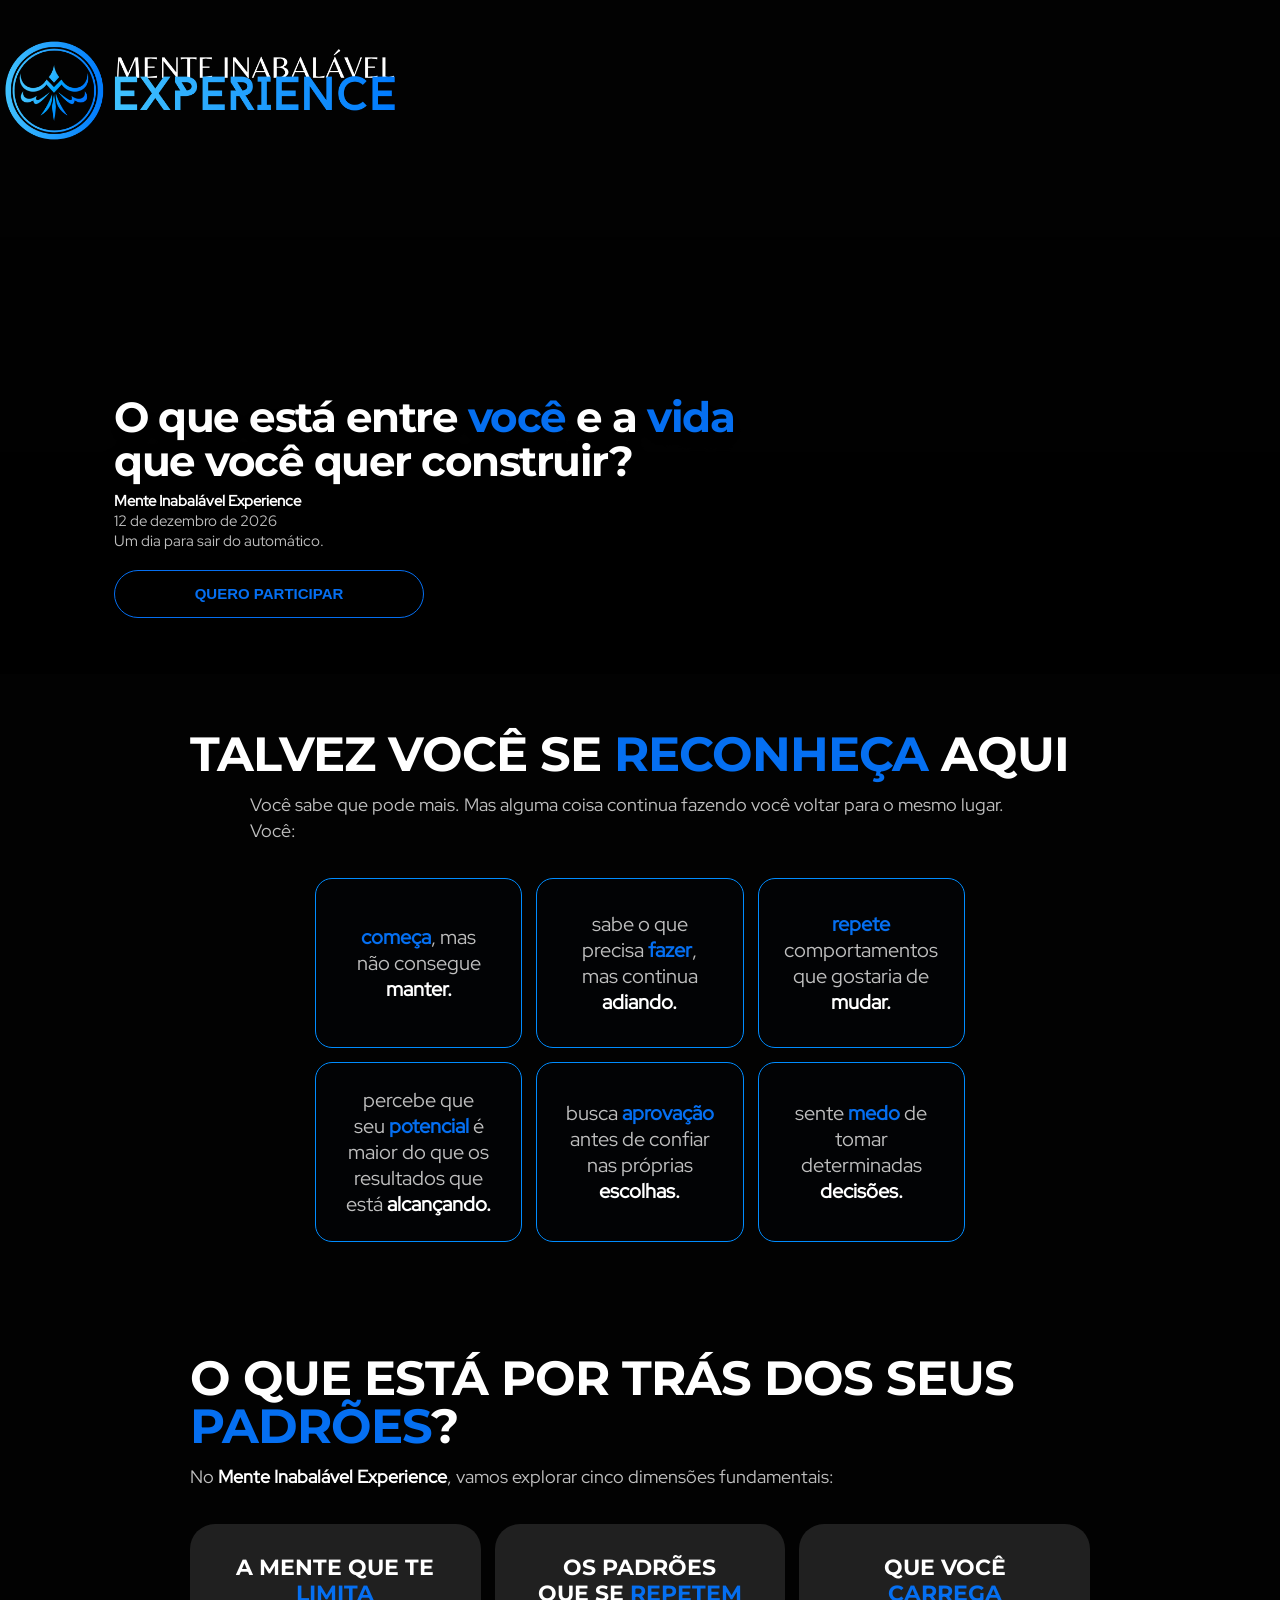
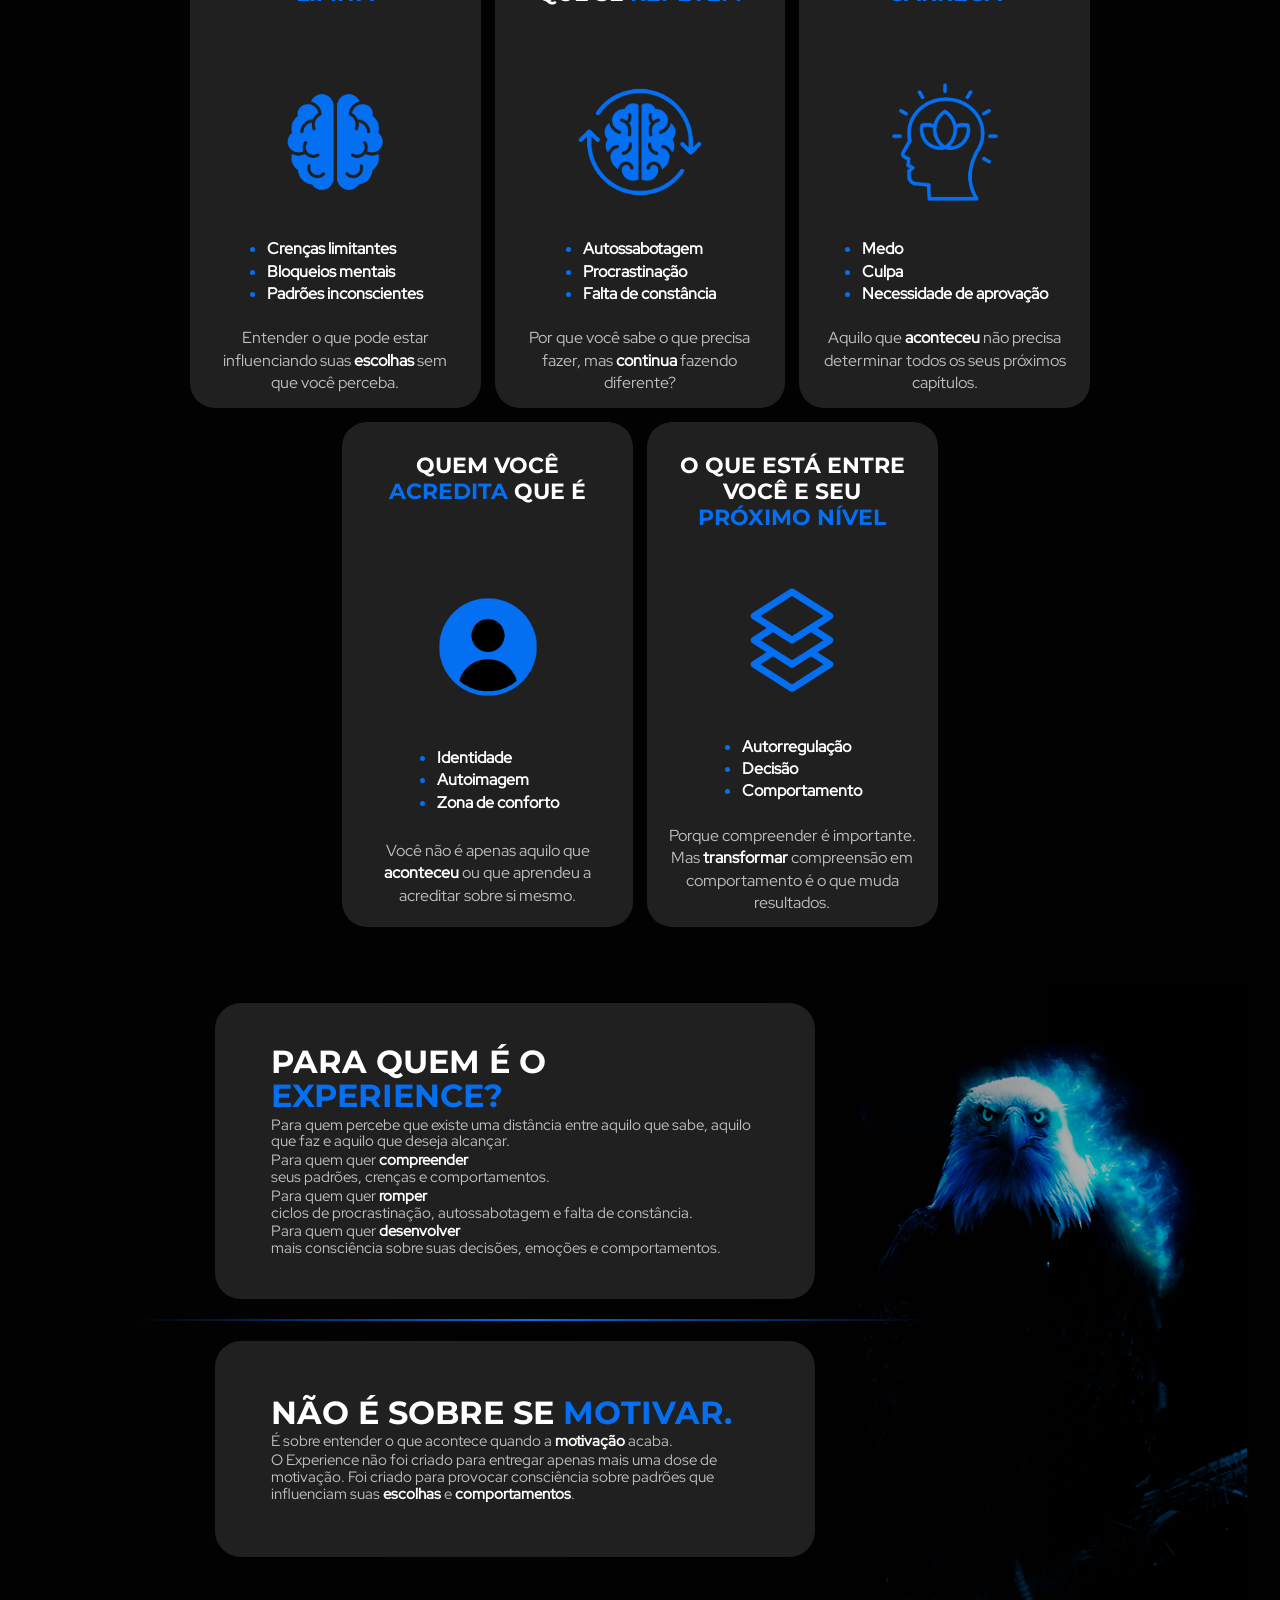
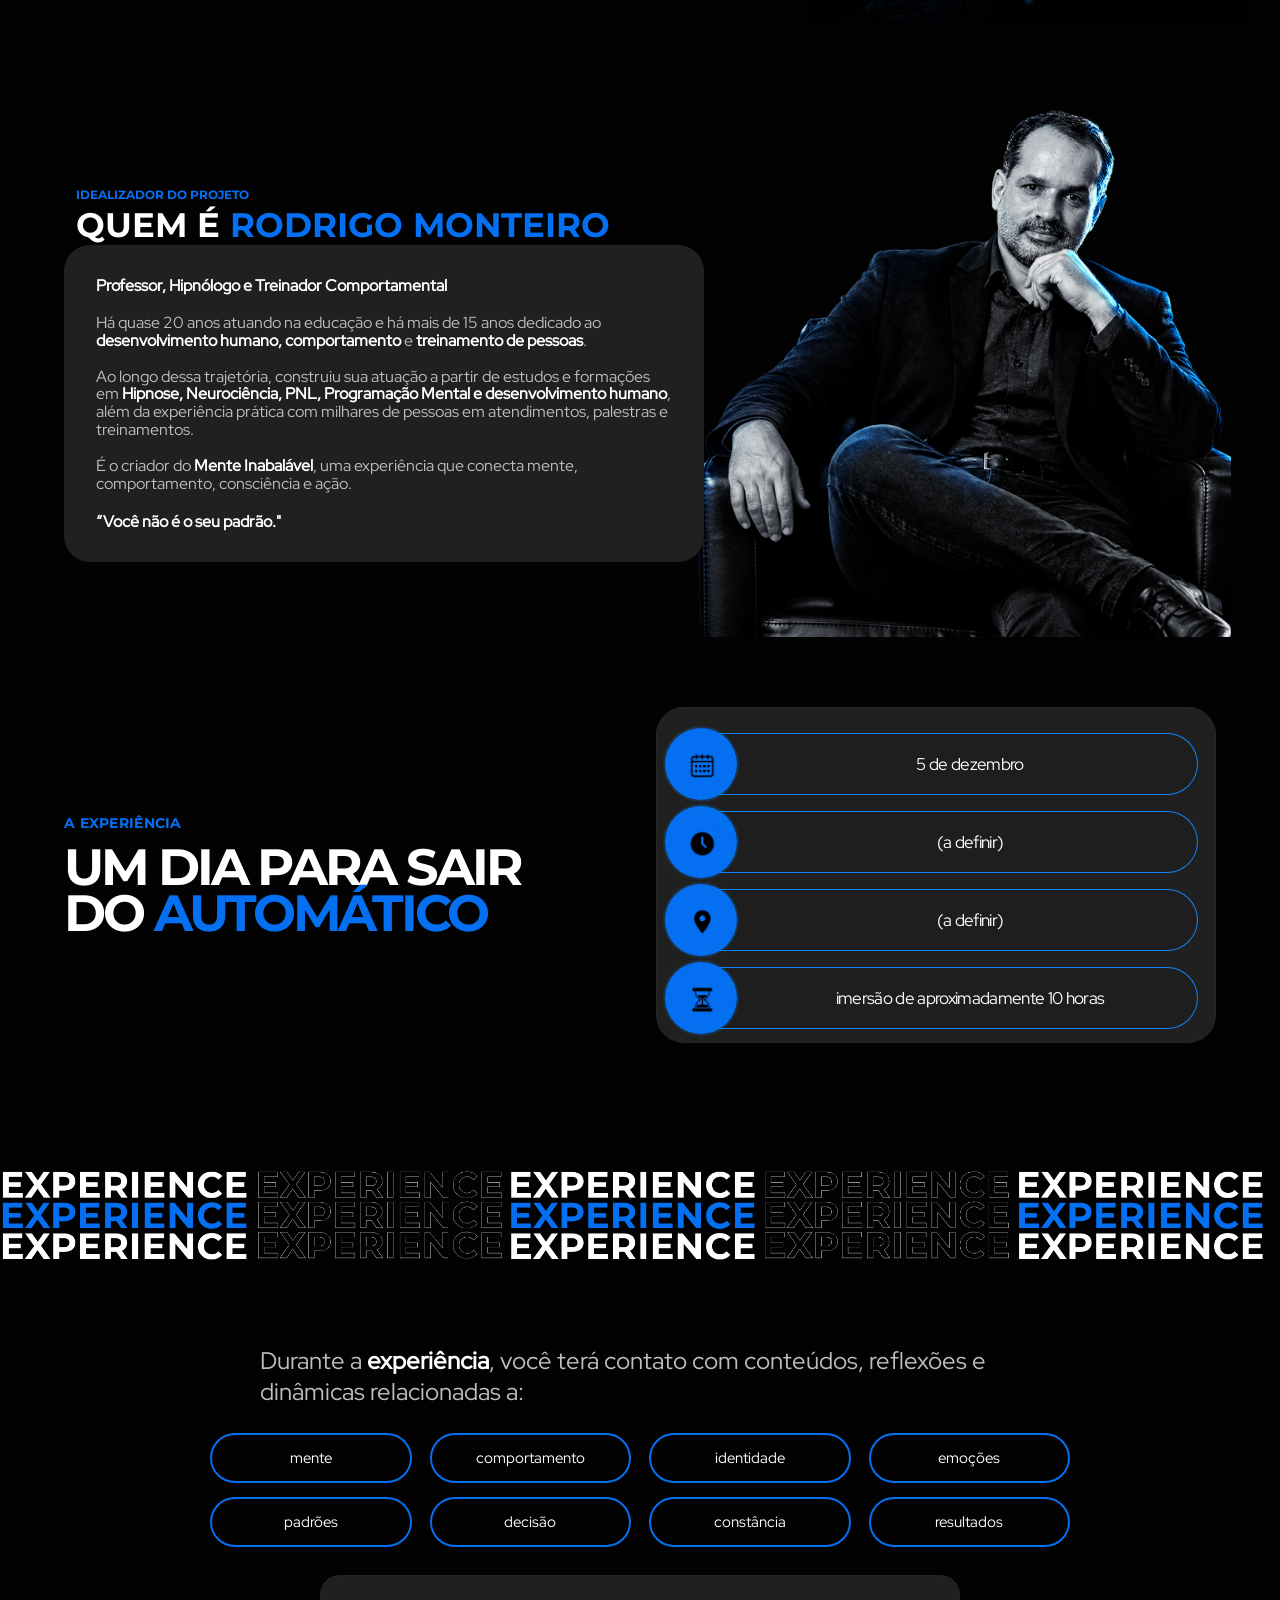
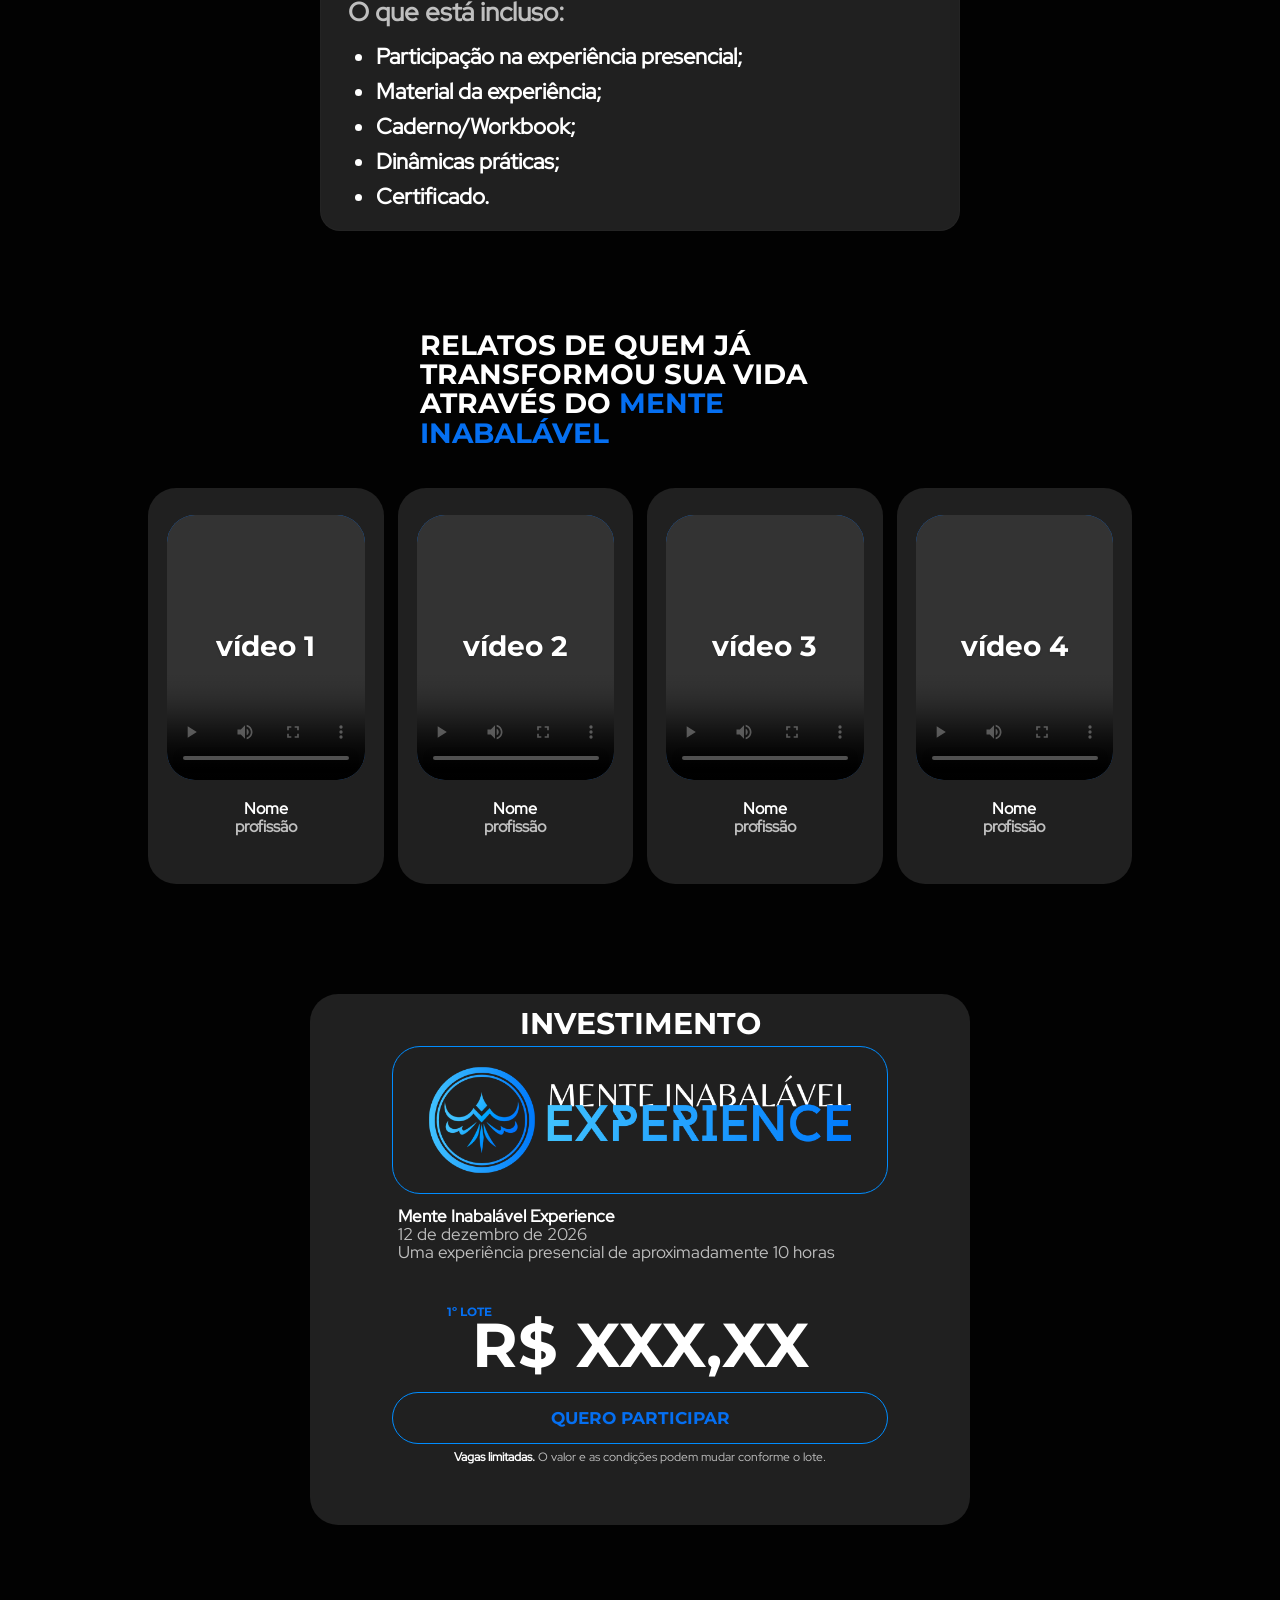
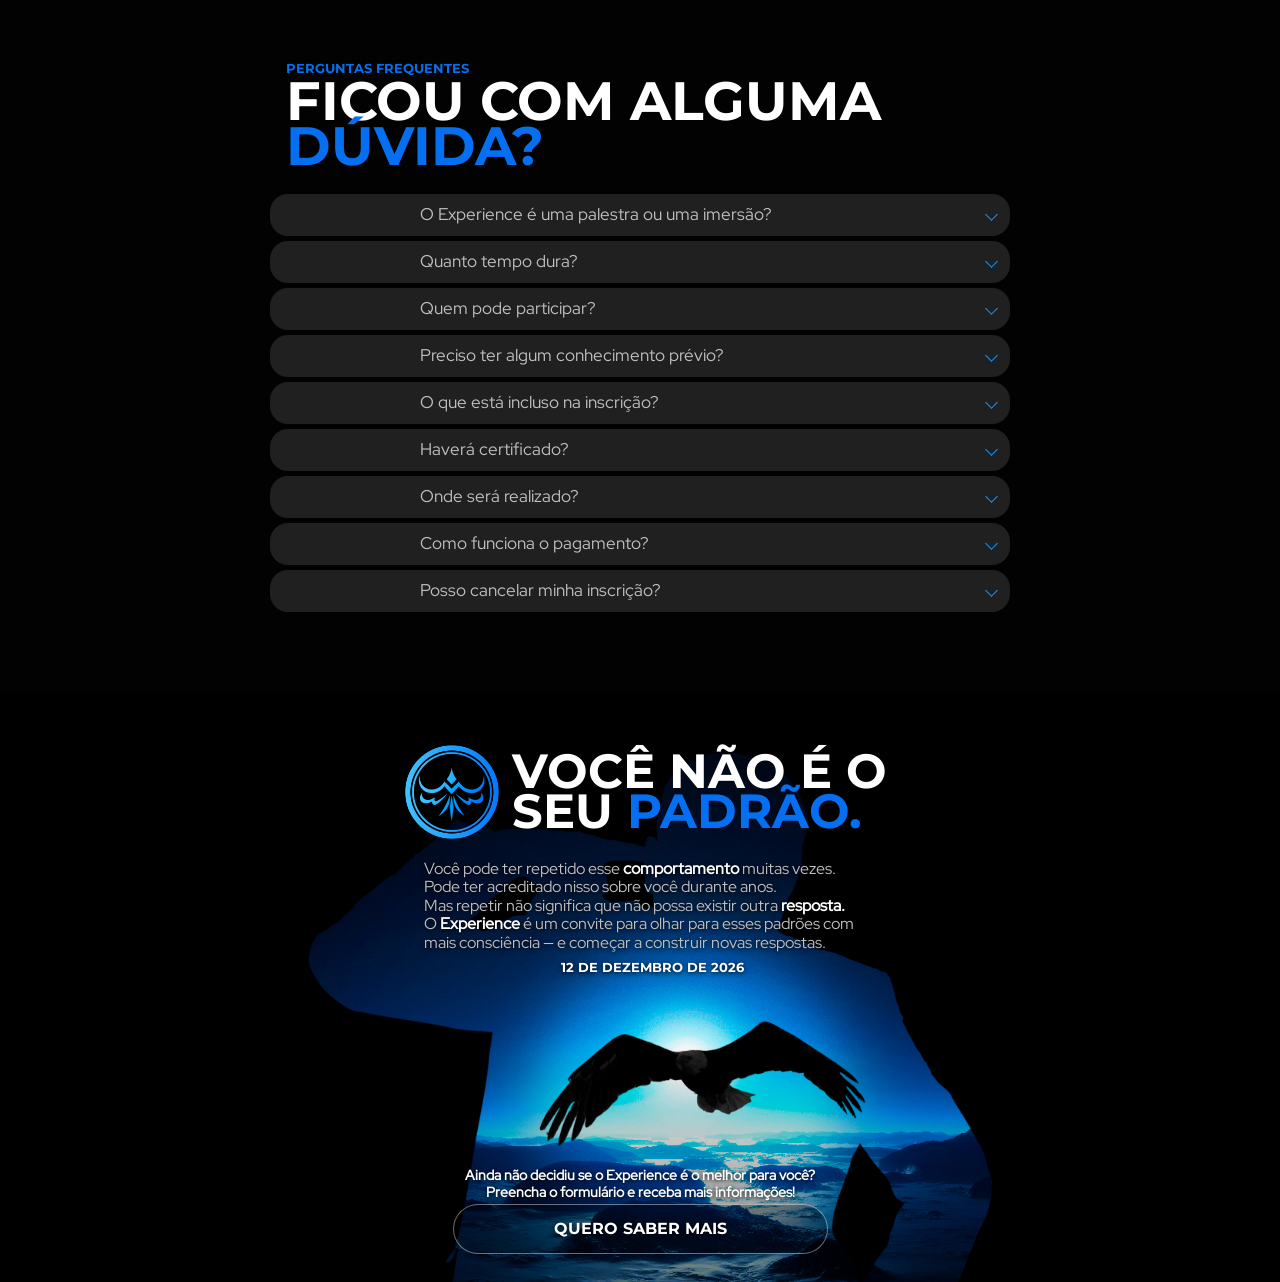
==== commit 40a37ba4: "Ultima modificação não tinha sido salva" ====
--- a/index.html
+++ b/index.html
@@ -291,7 +291,7 @@
                         <div class="info-icon" aria-hidden="true">
                             <img src="img/icon-agenda.png" alt="Ilustração de uma Agenda">
                         </div>
-                        <p>12 de dezembro</p>
+                        <p>5 de dezembro</p>
                     </div>
 
                     <div class="info-item">
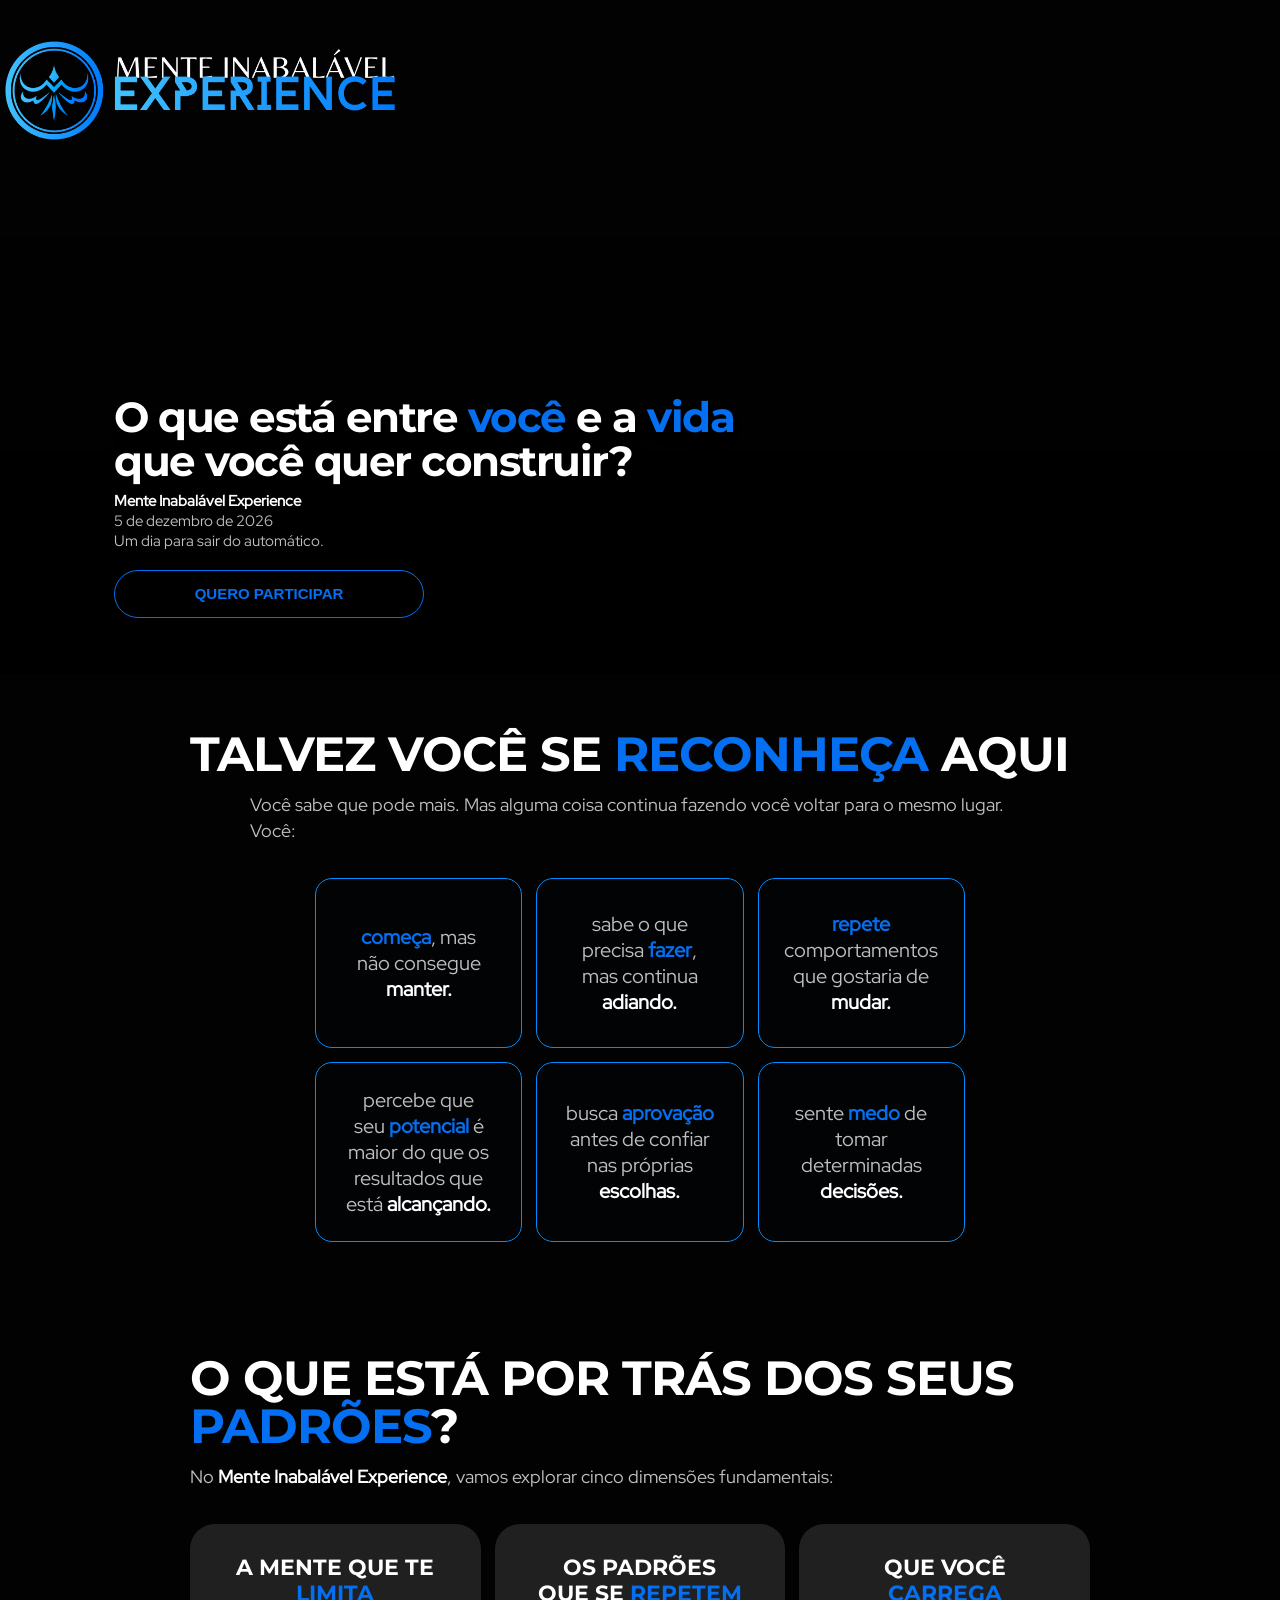
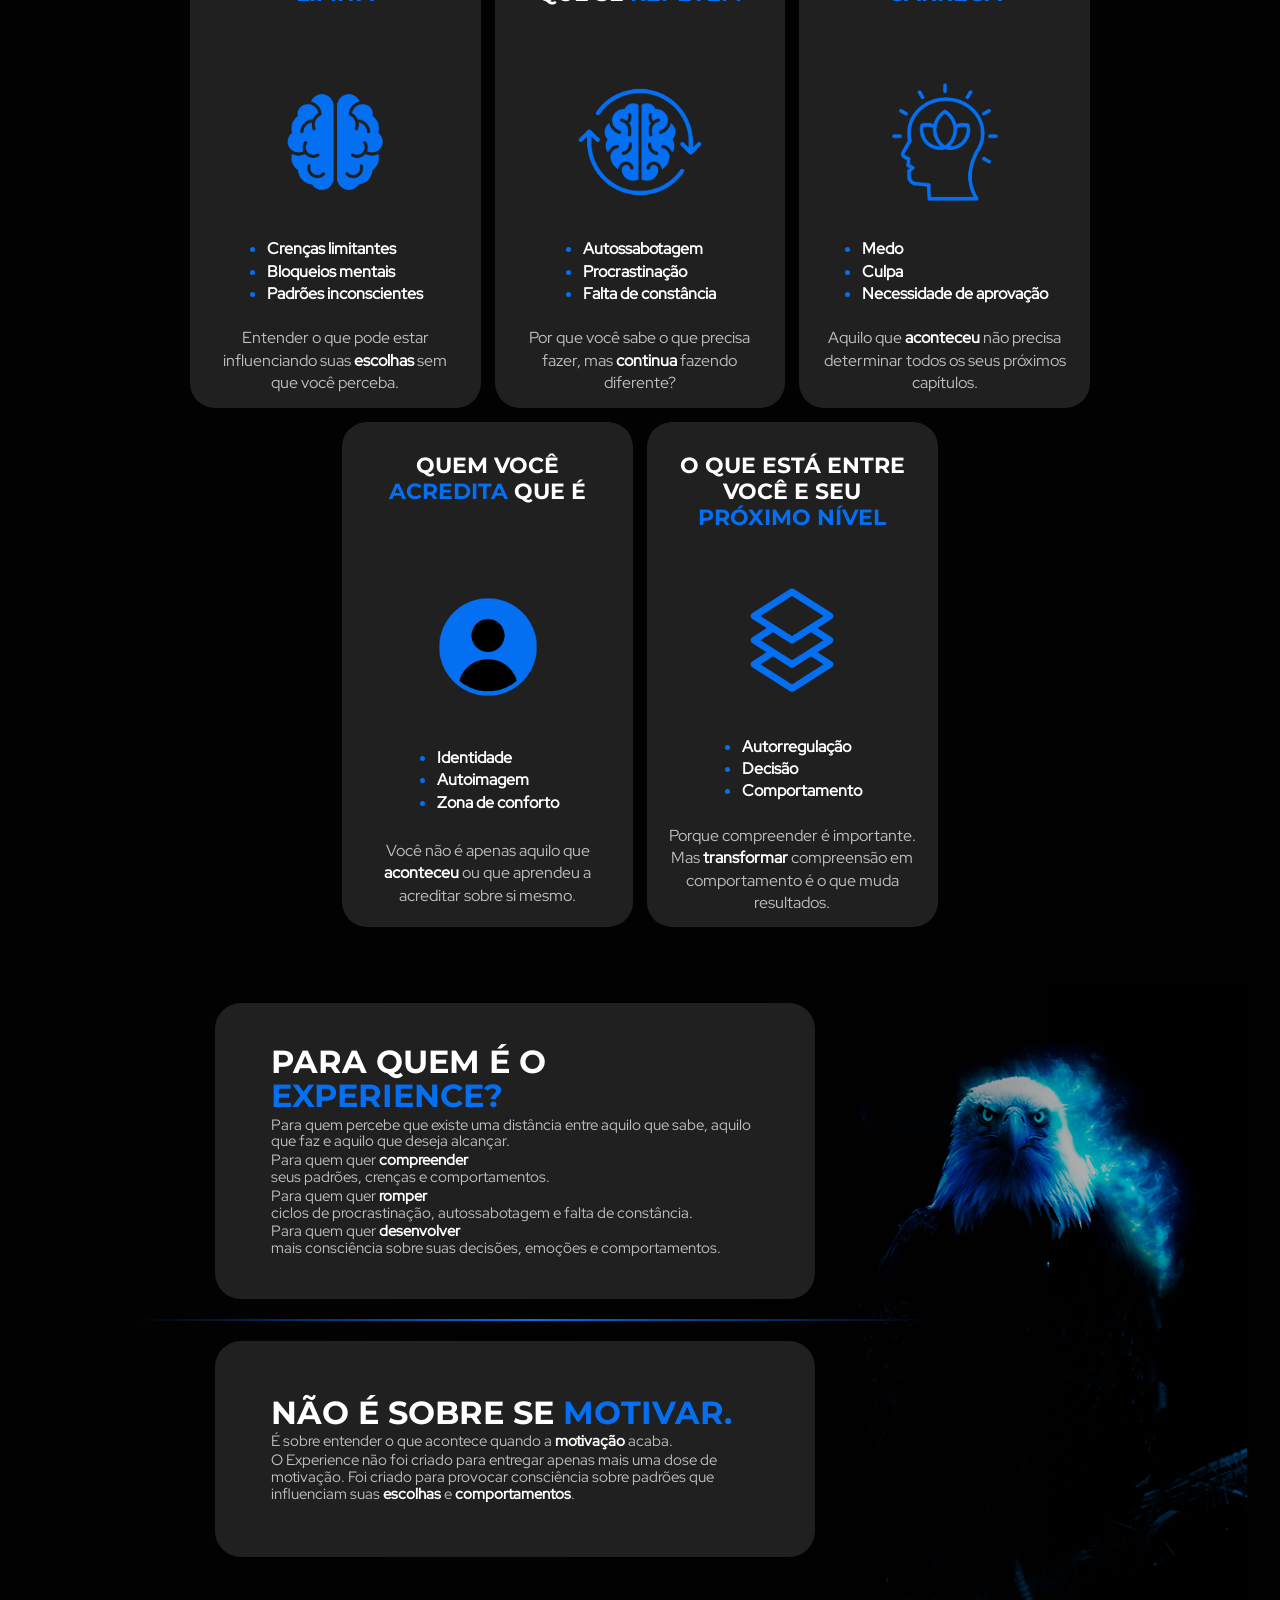
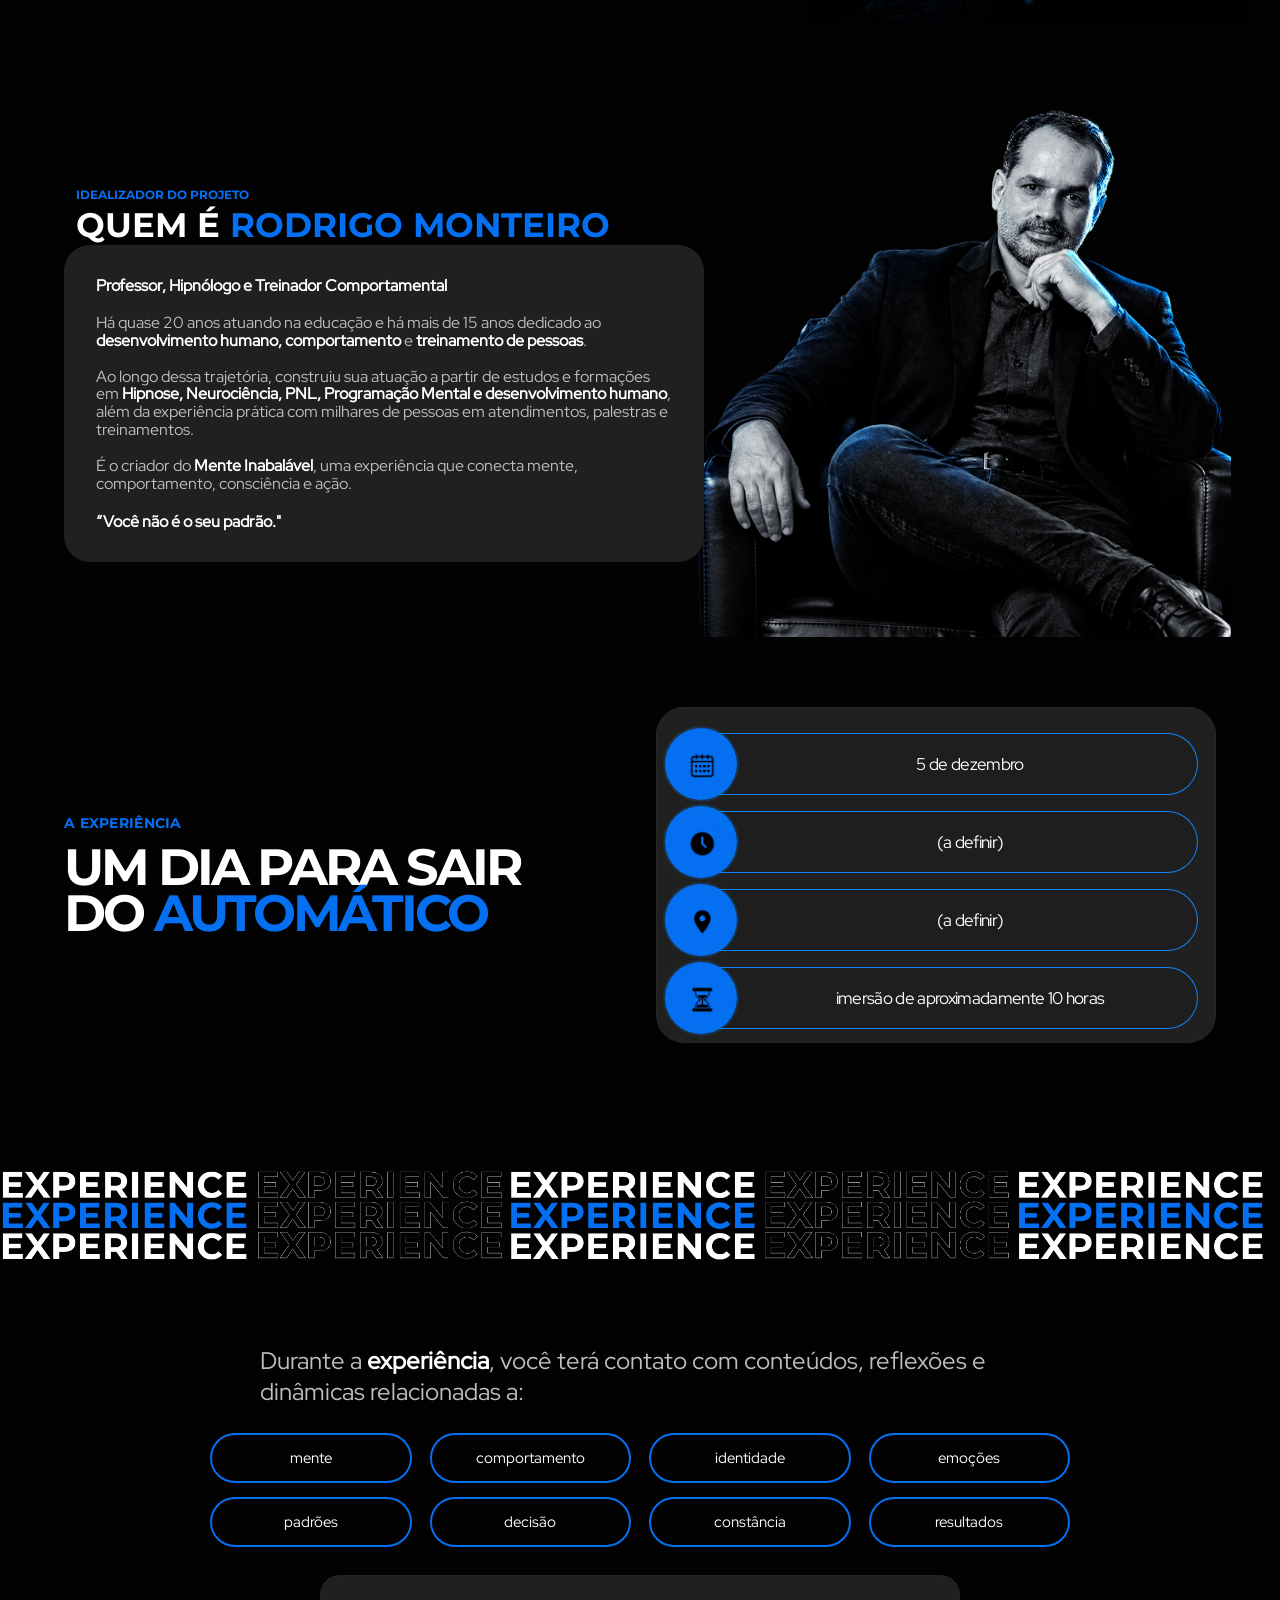
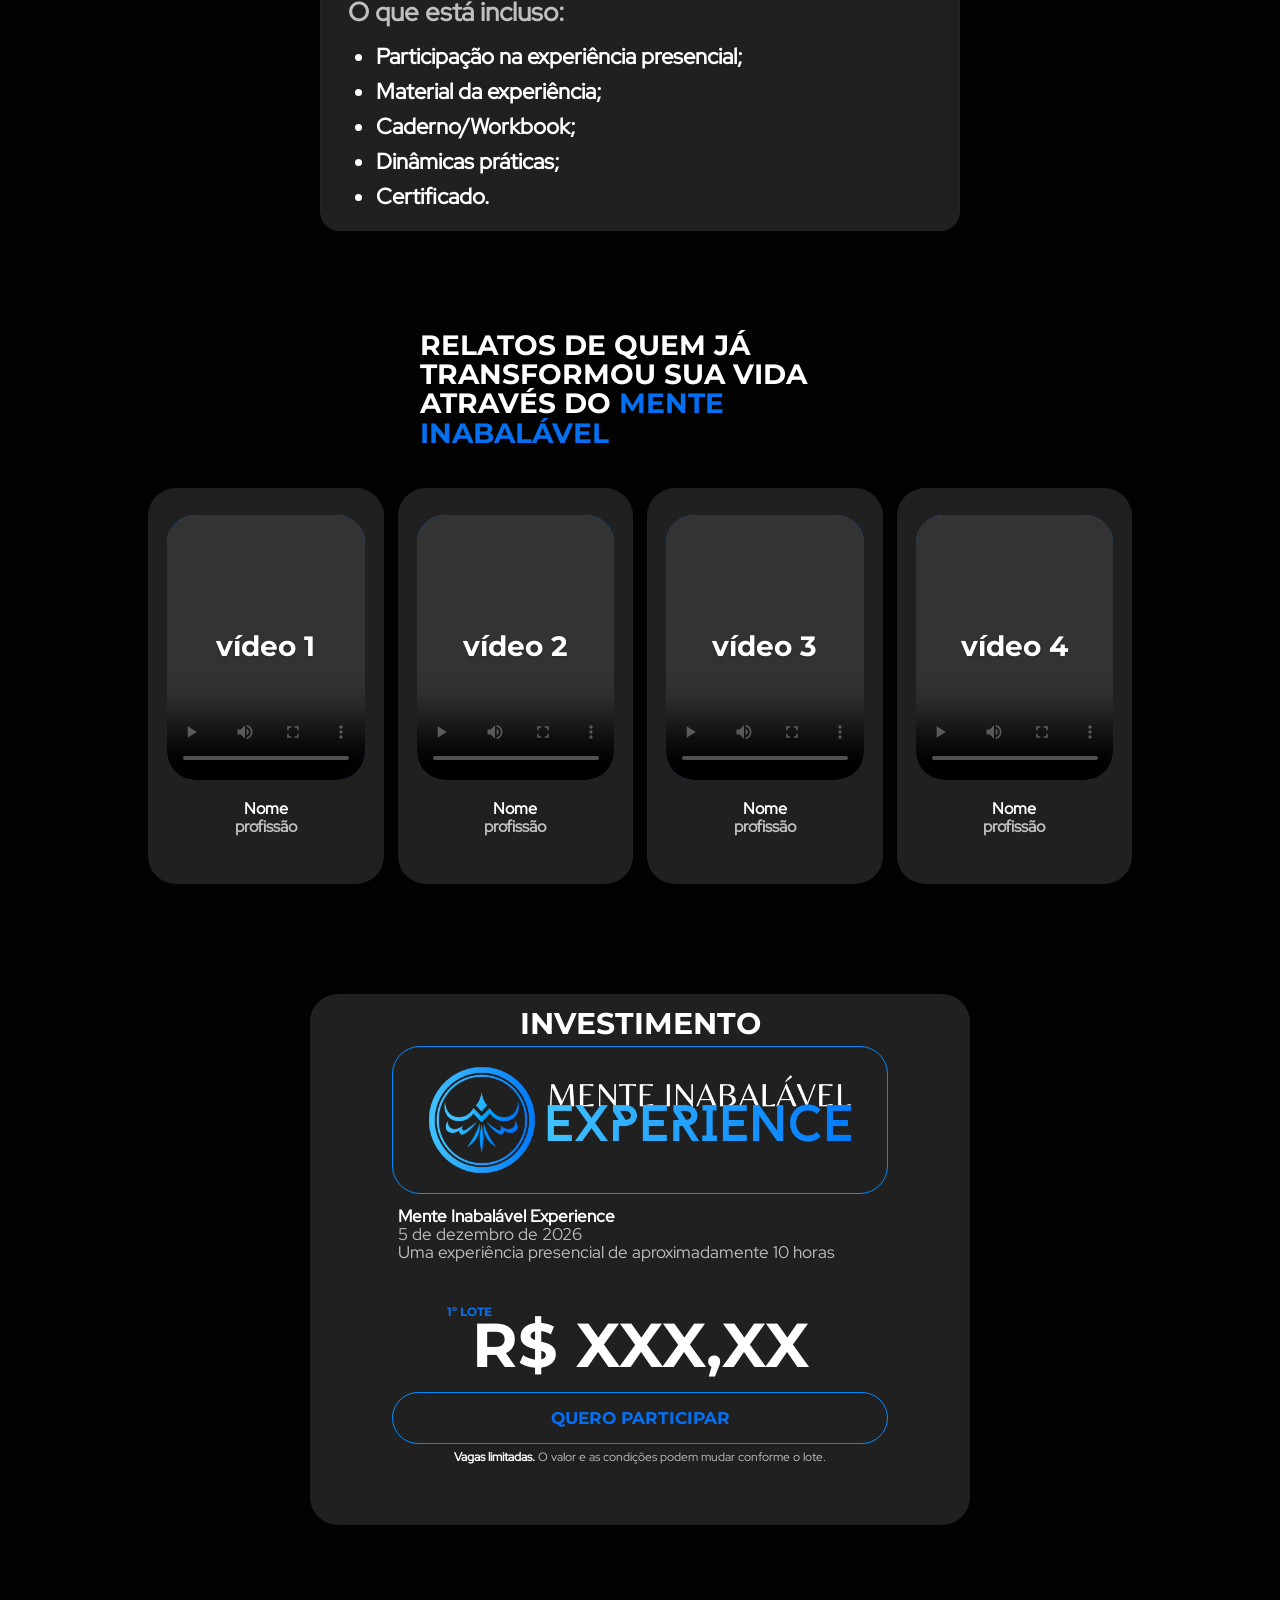
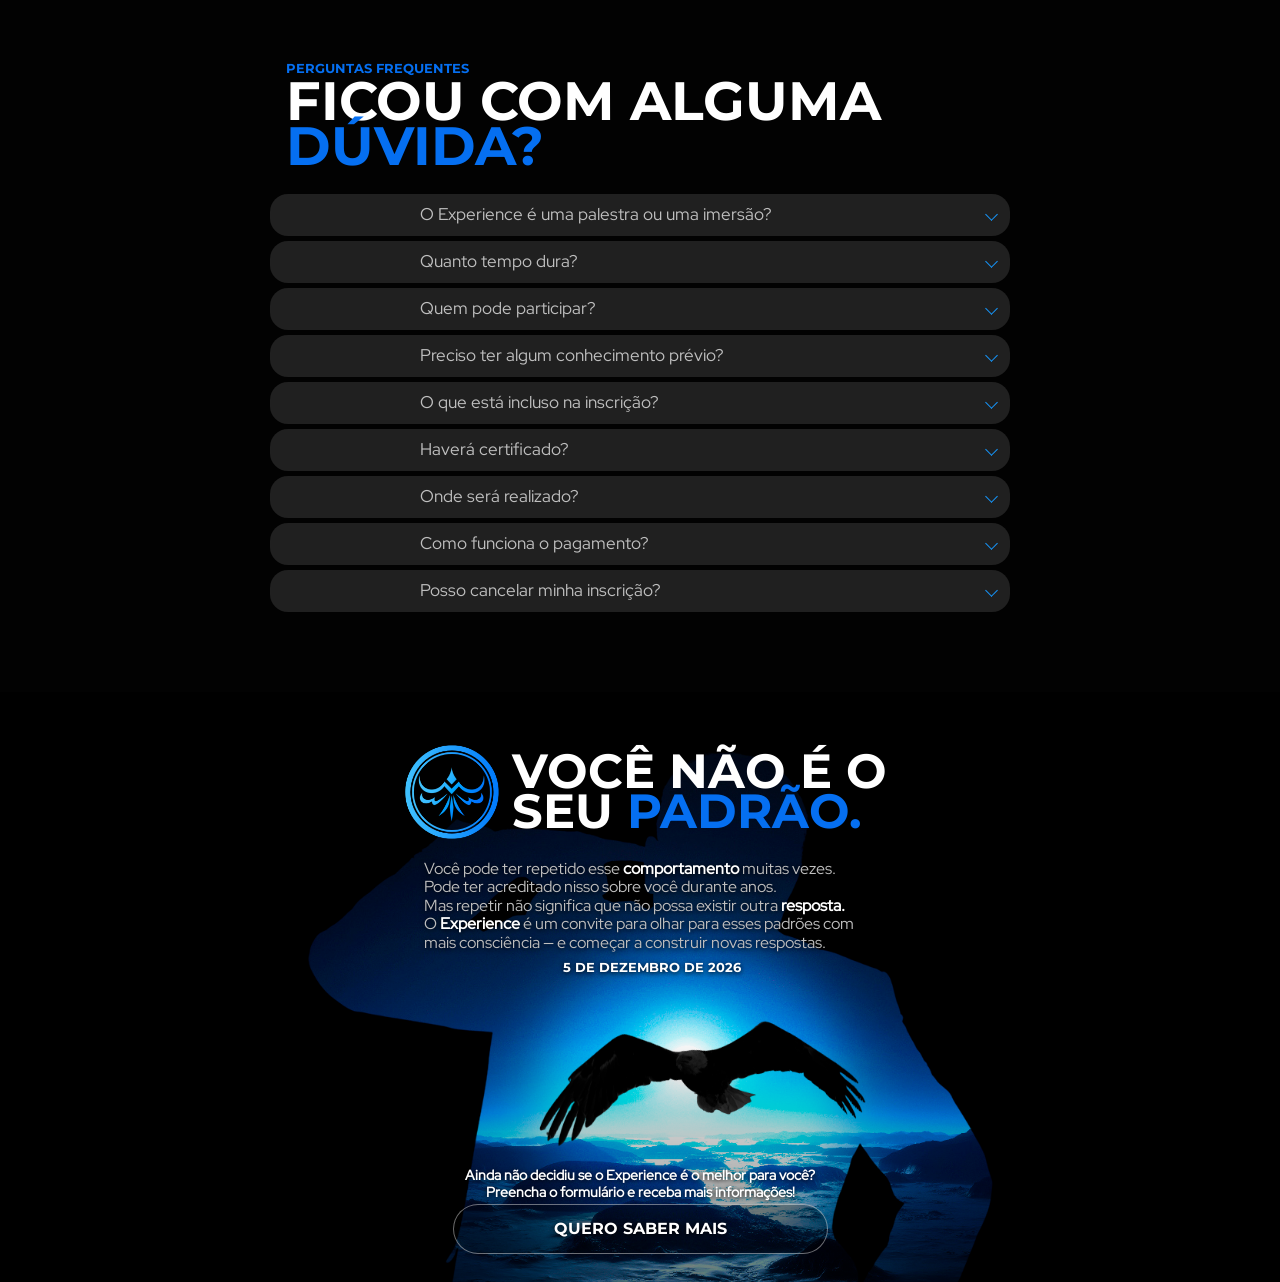
==== commit ed2909ea: "Alteração da data do evento" ====
--- a/index.html
+++ b/index.html
@@ -45,7 +45,7 @@
 
                     <p class="event-info">
                         <strong>Mente Inabalável Experience</strong><br>
-                        12 de dezembro de 2026<br>
+                        5 de dezembro de 2026<br>
                         Um dia para sair do automático.
                     </p>
 
@@ -425,7 +425,7 @@
 
                 <p class="investment-event-info">
                     <strong>Mente Inabalável Experience</strong><br>
-                    12 de dezembro de 2026<br>
+                    5 de dezembro de 2026<br>
                     Uma experiência presencial de aproximadamente 10 horas
                 </p>
 
@@ -523,7 +523,7 @@
                         Mas repetir não significa que não possa existir outra <strong>resposta.</strong><br>
                         O <strong>Experience</strong> é um convite para olhar para esses padrões com<br class="decision-desktop-break">
                         mais consciência — e começar a construir novas respostas.</p>
-                    <p class="decision-date">12 DE DEZEMBRO DE 2026</p>
+                    <p class="decision-date">5 DE DEZEMBRO DE 2026</p>
                 </div>
             </div>
 
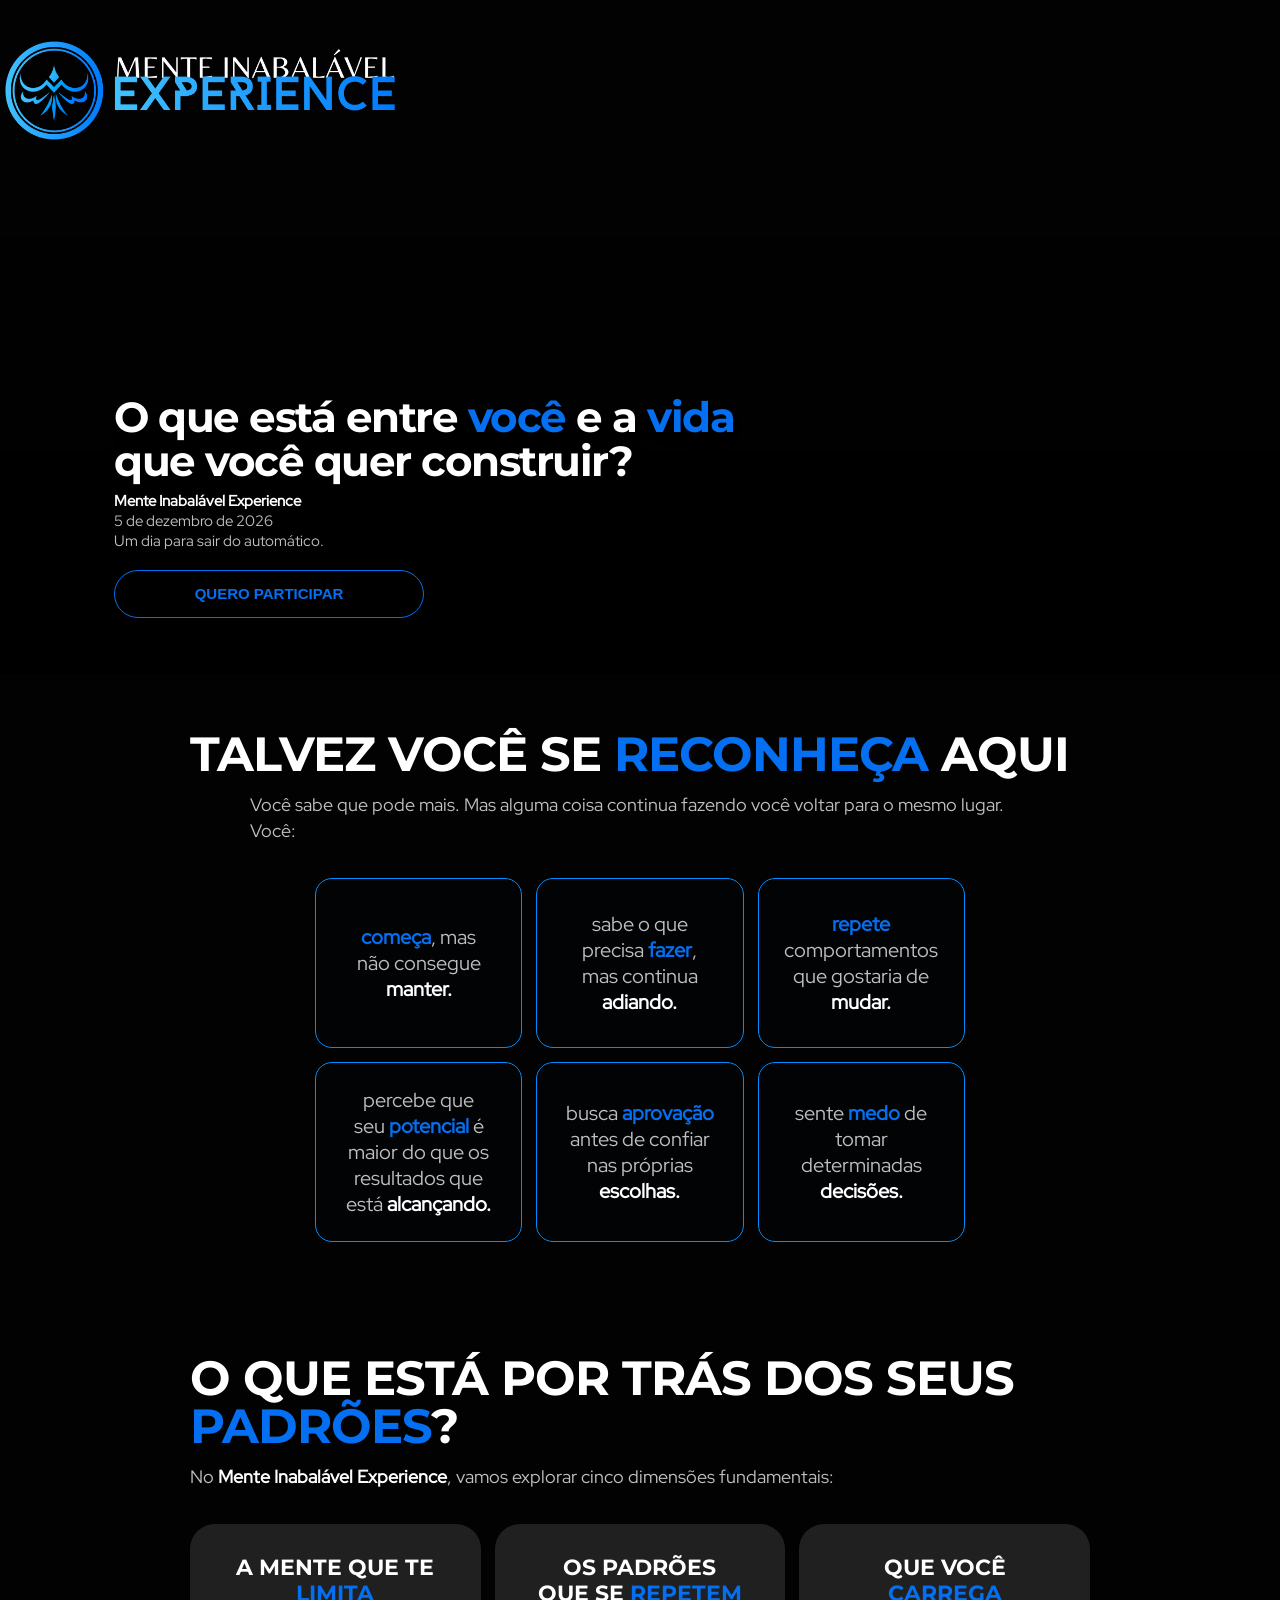
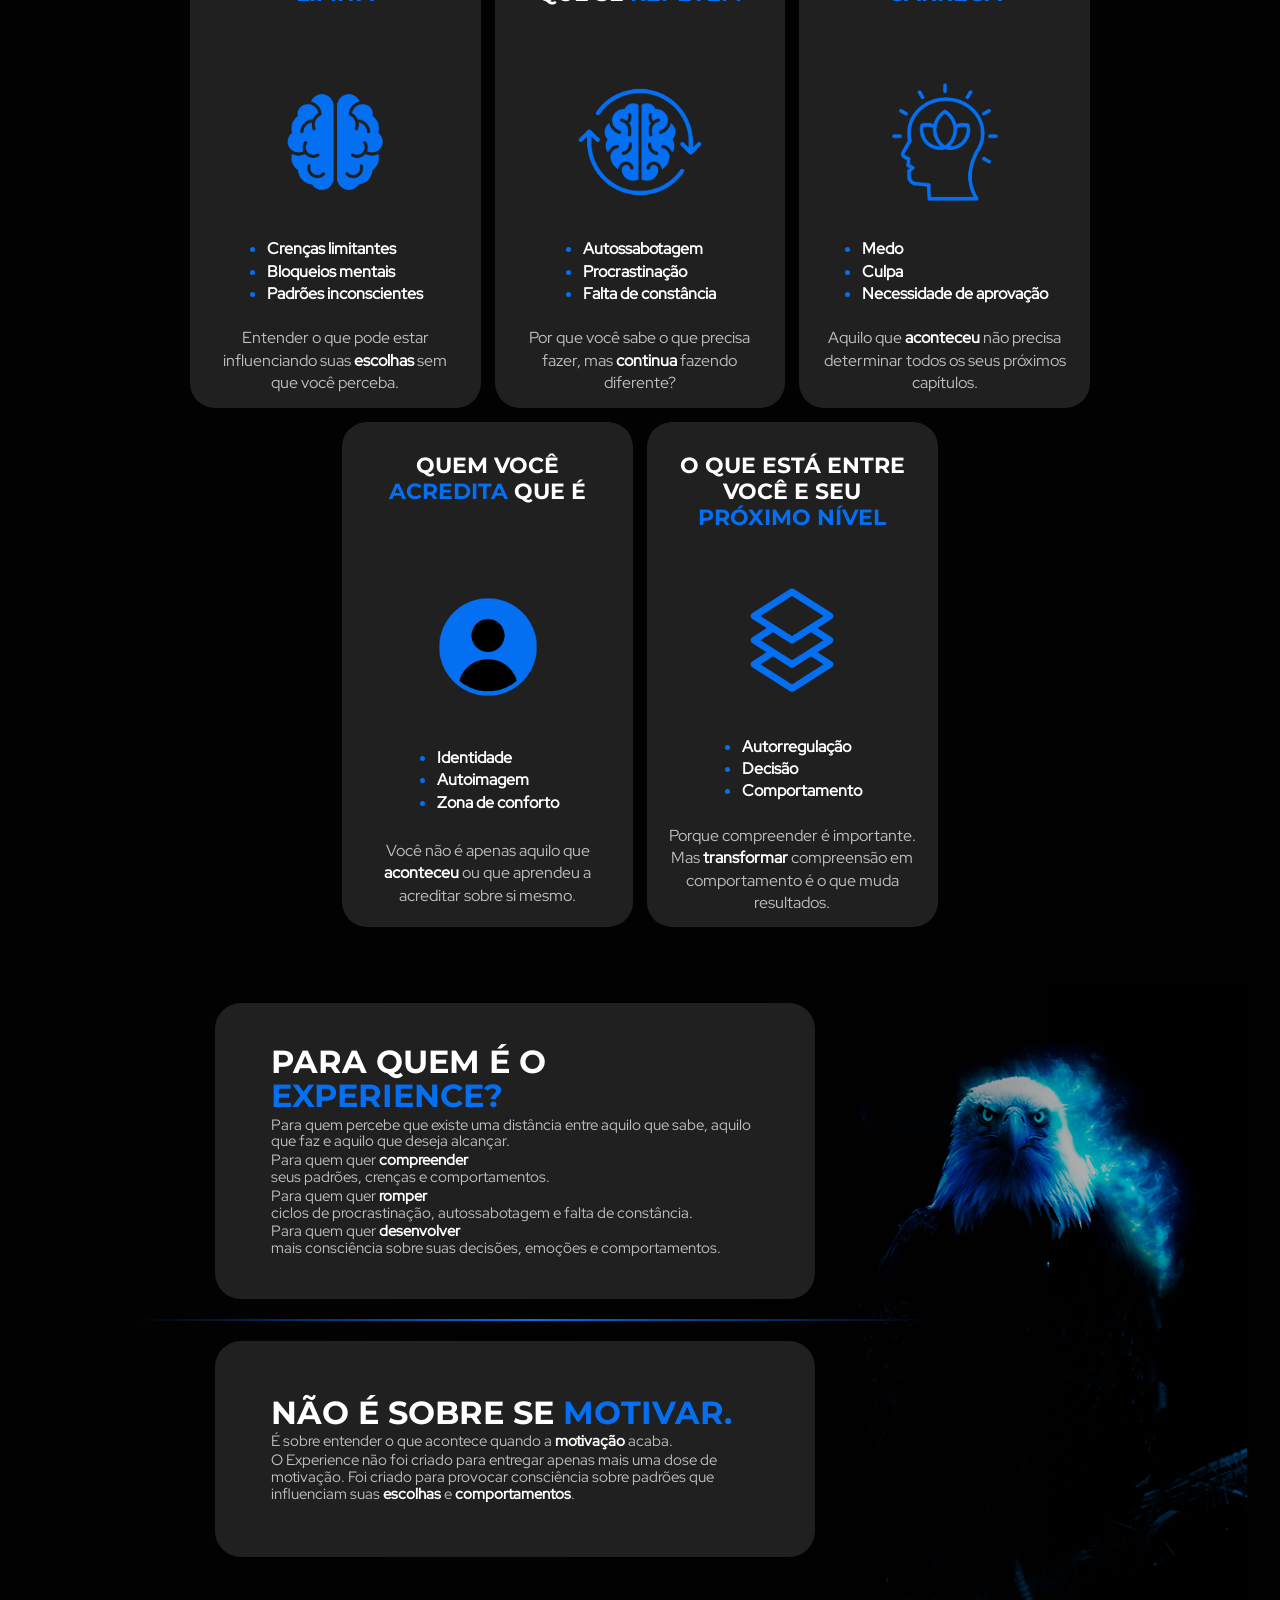
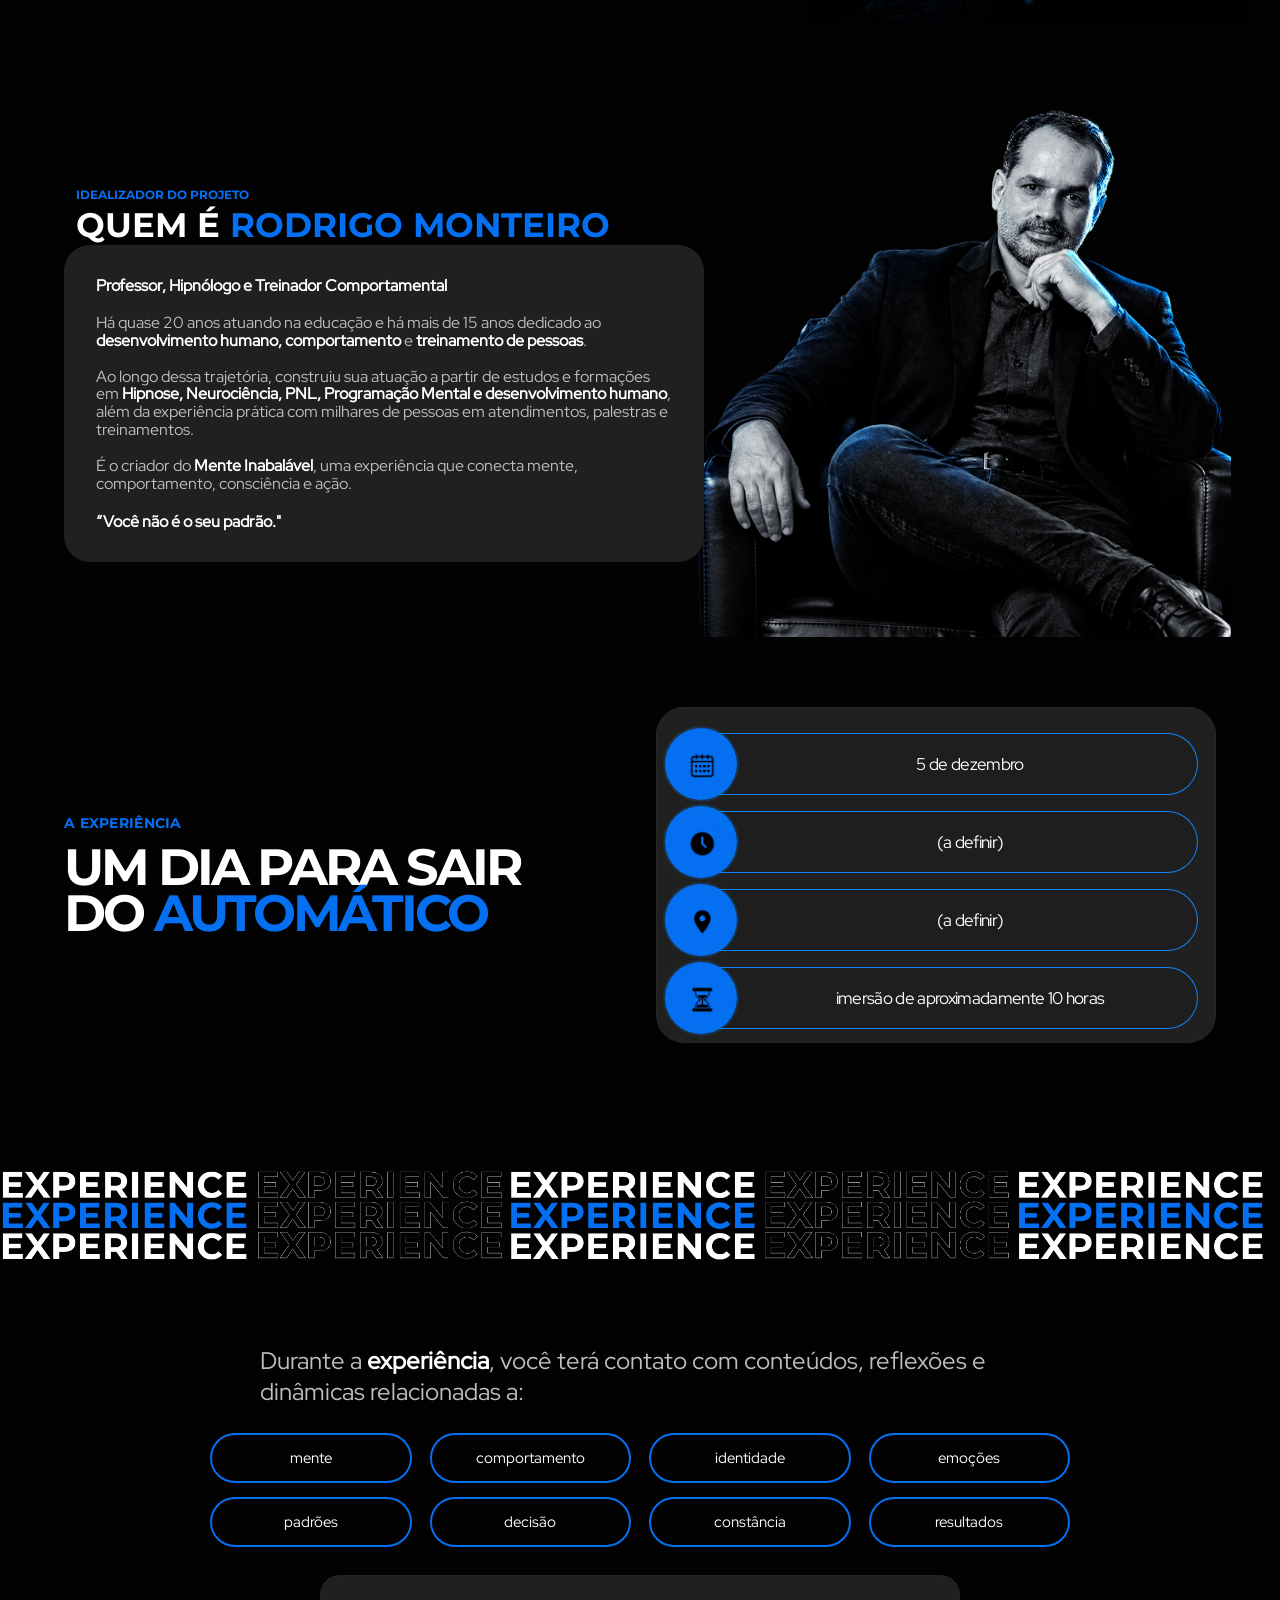
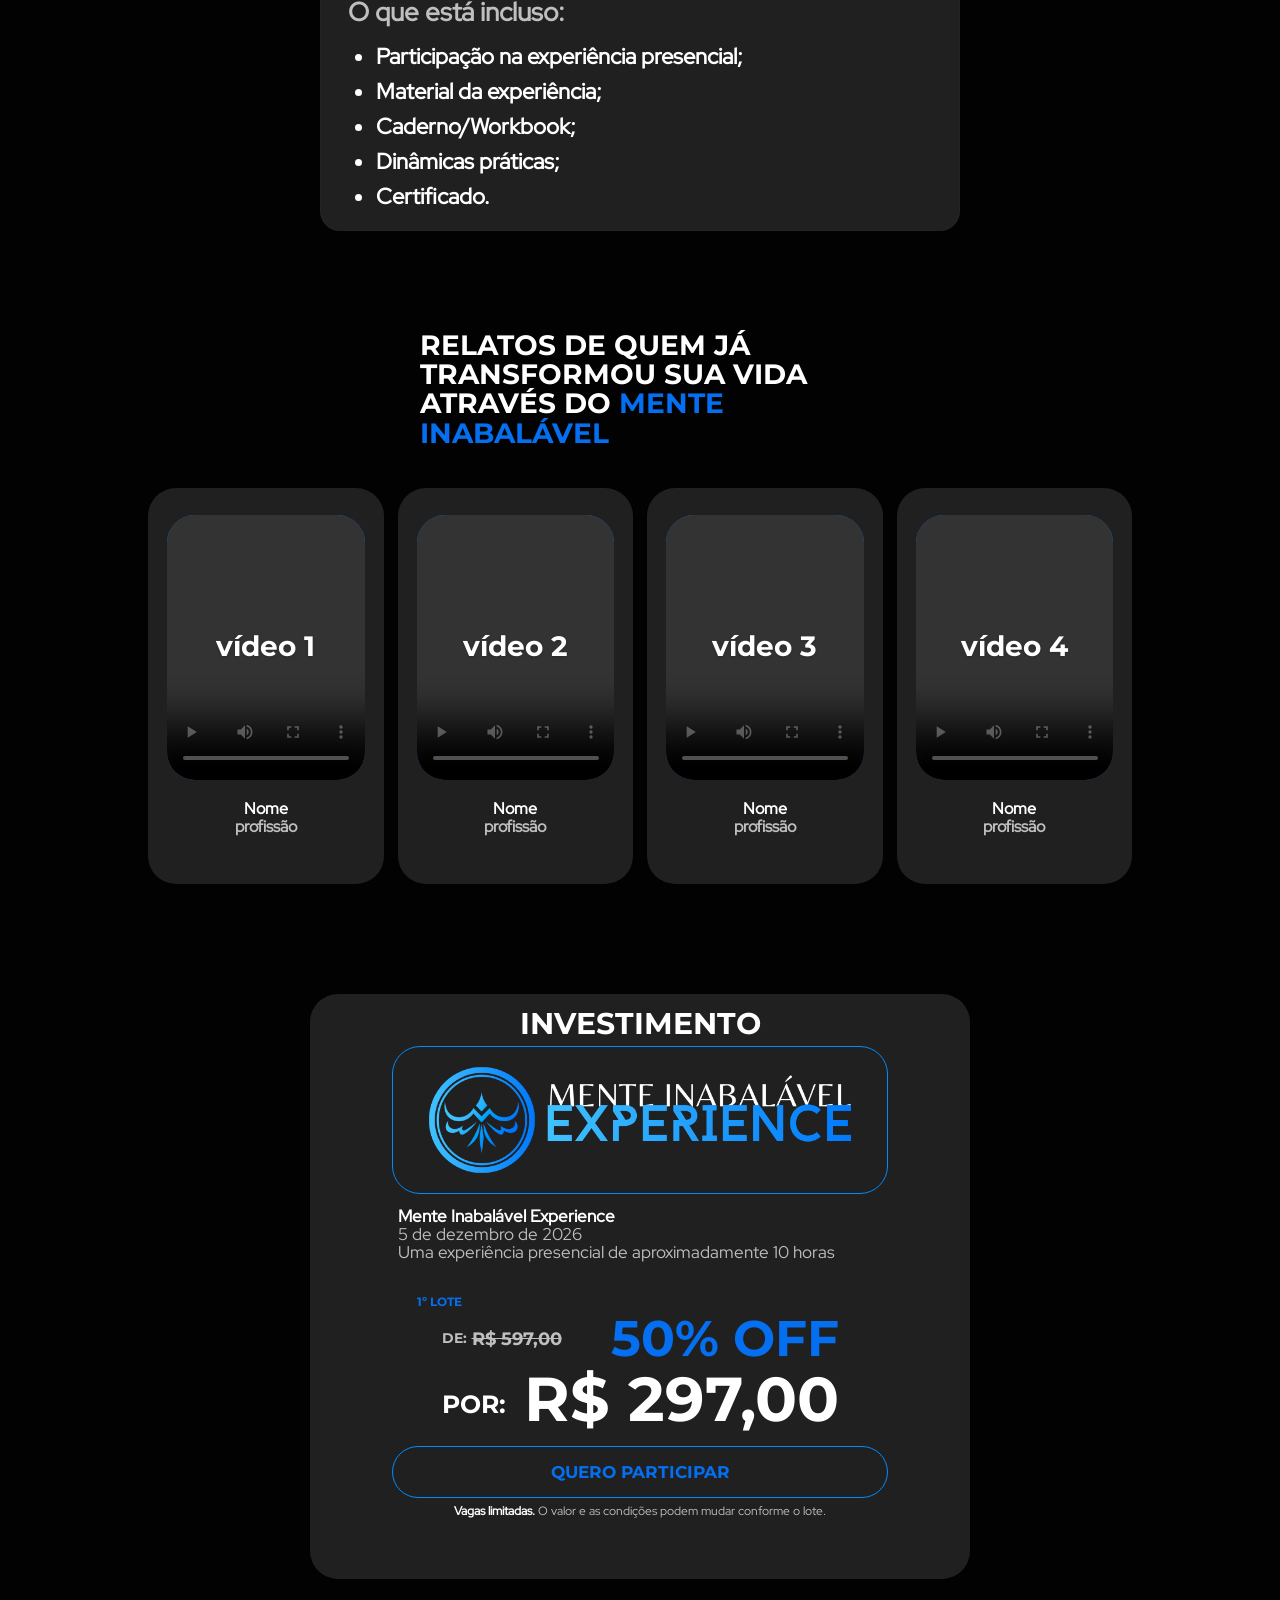
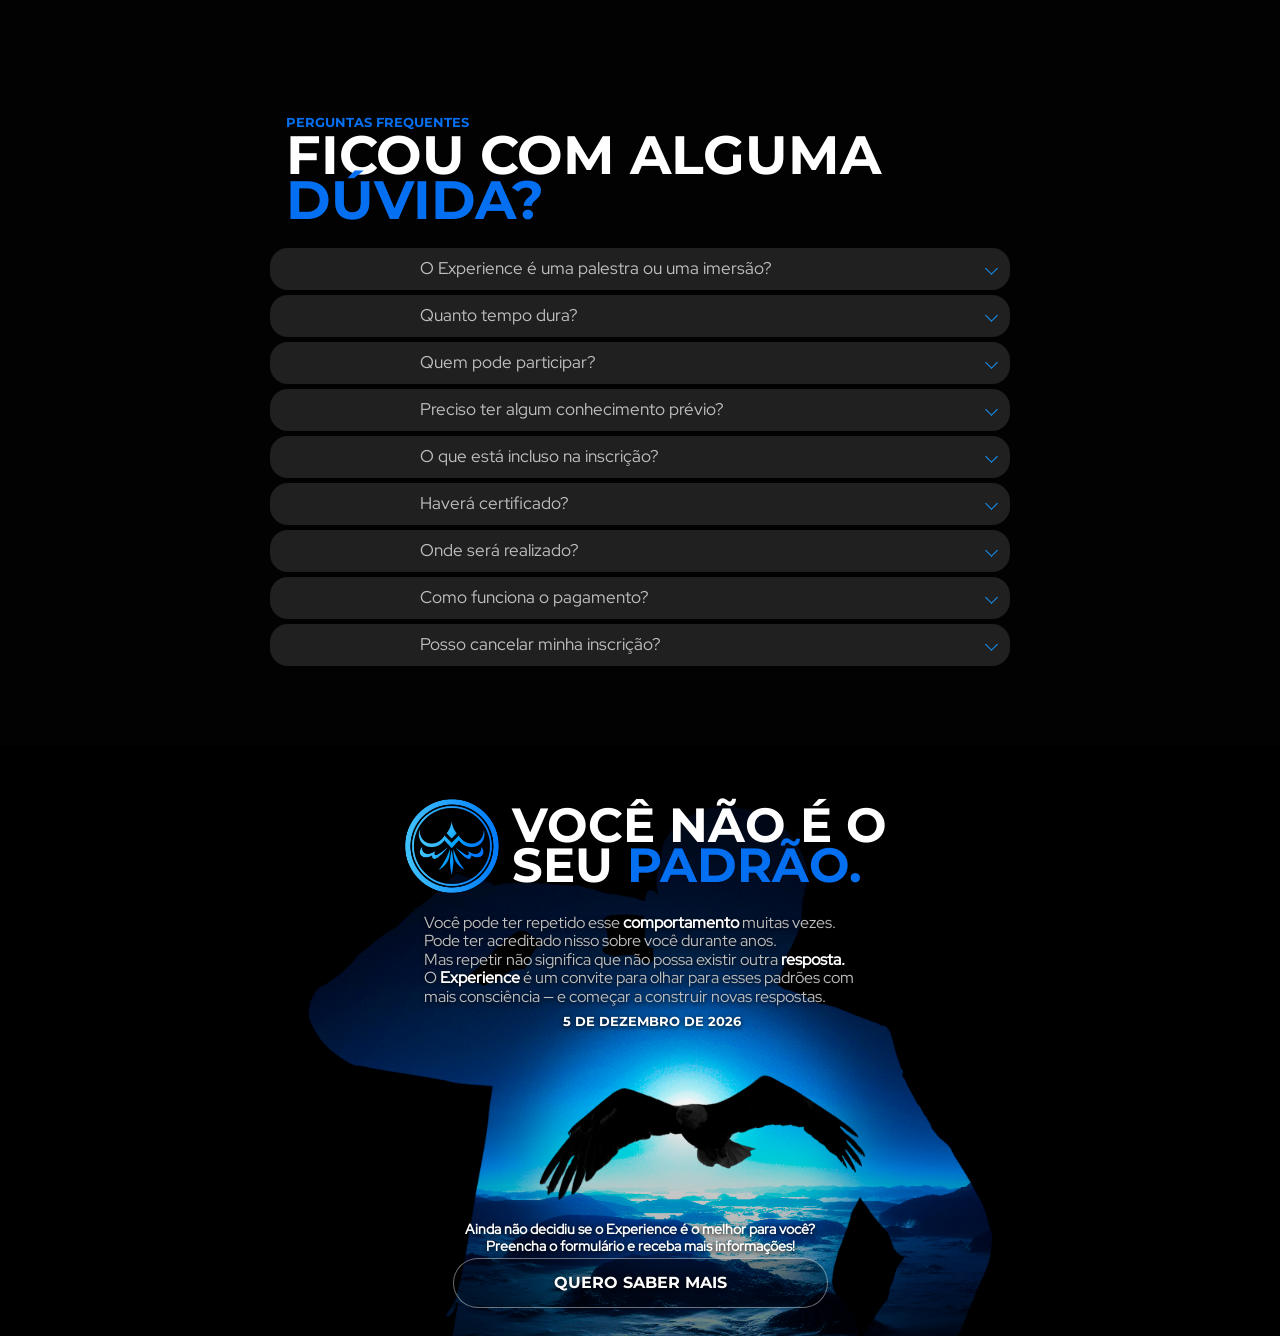
==== commit 84f4087b: "Alteração no cadastro, para que logo após, caso o usuário queira, ele possa pagar a vista via pix, a" ====
--- a/index.html
+++ b/index.html
@@ -429,9 +429,16 @@
                     Uma experiência presencial de aproximadamente 10 horas
                 </p>
 
-                <div class="investment-price" aria-label="Valor do primeiro lote: R$ XXX,XX">
+                <div class="investment-price" aria-label="De R$ 597,00 por R$ 297,00 no primeiro lote">
                     <span class="investment-lot">1º LOTE</span>
-                    <p>R$ XXX,XX</p>
+                    <div class="investment-offer-line">
+                        <div class="investment-original-line">
+                            <span class="investment-price-prefix">DE:</span>
+                            <del class="investment-original-price">R$ 597,00</del>
+                        </div>
+                        <span class="investment-discount">50% OFF</span>
+                    </div>
+                    <p><span class="investment-price-prefix">POR:</span> R$ 297,00</p>
                 </div>
                 
                     <button class="investment-cta" type="button" aria-haspopup="dialog" aria-controls="interest-dialog">
@@ -446,19 +453,43 @@
                     <button class="interest-dialog-close" type="button" aria-label="Fechar formulário">&times;</button>
                     <p class="interest-eyebrow">INSCRIÇÃO</p>
                     <h2 id="interest-title">Confirme seus dados</h2>
-                    <p class="interest-description">Preencha os dados para registrar seu interesse e continuar para o pagamento.</p>
-
-                    <label for="interest-name">Nome completo</label>
-                    <input id="interest-name" name="full_name" type="text" autocomplete="name" maxlength="150" required>
-
-                    <label for="interest-email">E-mail</label>
-                    <input id="interest-email" name="email" type="email" autocomplete="email" maxlength="254" required>
-
-                    <label for="interest-phone">Número de celular</label>
-                    <input id="interest-phone" name="phone" type="tel" autocomplete="tel" inputmode="tel" maxlength="30" required>
+                    <p class="interest-description">Preencha seus dados e escolha como deseja pagar.</p>
+
+                    <div class="interest-registration-fields">
+                        <label for="interest-name">Nome completo</label>
+                        <input id="interest-name" name="full_name" type="text" autocomplete="name" maxlength="150" required>
+
+                        <label for="interest-email">E-mail</label>
+                        <input id="interest-email" name="email" type="email" autocomplete="email" maxlength="254" required>
+
+                        <label for="interest-phone">Número de celular</label>
+                        <input id="interest-phone" name="phone" type="tel" autocomplete="tel" inputmode="tel" maxlength="30" required>
+
+                        <fieldset class="payment-options">
+                            <legend>Forma de pagamento</legend>
+                            <label class="payment-option">
+                                <input type="radio" name="payment_method" value="pix" required>
+                                <span>À vista via Pix <strong>— R$ 297,00</strong></span>
+                            </label>
+                            <label class="payment-option">
+                                <input type="radio" name="payment_method" value="installments" required>
+                                <span>Parcelado <strong>— condições no checkout</strong></span>
+                            </label>
+                        </fieldset>
+                    </div>
 
                     <p class="interest-form-status" id="interest-form-status" role="status" aria-live="polite"></p>
                     <button class="investment-cta interest-submit" type="submit">IR PARA O PAGAMENTO</button>
+
+                    <section class="pix-payment-details" id="pix-payment-details" aria-labelledby="pix-payment-title" hidden>
+                        <h3 id="pix-payment-title">Pagamento à vista via Pix</h3>
+                        <p>Valor promocional do primeiro lote: <strong>R$ 297,00</strong></p>
+                        <img id="pix-qr-code" alt="QR Code para pagamento Pix" hidden>
+                        <label id="pix-copy-label" for="pix-copy-paste" hidden>Pix copia e cola</label>
+                        <textarea id="pix-copy-paste" rows="4" readonly hidden></textarea>
+                        <button class="investment-cta" id="pix-copy-button" type="button" hidden>COPIAR CÓDIGO PIX</button>
+                        <p class="pix-copy-status" id="pix-copy-status" role="status" aria-live="polite"></p>
+                    </section>
                 </form>
             </dialog>
 
@@ -499,7 +530,7 @@
                     </details>
                     <details class="faq-item">
                         <summary>Como funciona o pagamento?</summary>
-                        <p>Informações serão adicionadas em breve.</p>
+                        <p>O primeiro lote promocional custa R$ 297,00 à vista via Pix. Para parcelar, você será direcionado ao checkout assim que o link estiver disponível.</p>
                     </details>
                     <details class="faq-item">
                         <summary>Posso cancelar minha inscrição?</summary>
@@ -536,125 +567,6 @@
 
     </main>
 
-    <script>
-        const PAYMENT_REDIRECT_URL = "";
-        const heroVideo = document.querySelector(".hero-video");
-        const hero = document.querySelector(".hero");
-        const muteButton = document.querySelector(".video-mute");
-        const volumeControl = document.querySelector("#video-volume");
-        const interestDialog = document.querySelector("#interest-dialog");
-        const interestForm = document.querySelector("#interest-form");
-        const interestStatus = document.querySelector("#interest-form-status");
-        const interestSubmit = interestForm.querySelector("[type='submit']");
-        const originalSubmitLabel = interestSubmit.textContent;
-        let controlsHideTimer;
-
-        function showVideoControls() {
-            if (!window.matchMedia("(min-width: 701px) and (hover: hover)").matches) {
-                return;
-            }
-
-            hero.classList.add("video-controls-visible");
-            clearTimeout(controlsHideTimer);
-            controlsHideTimer = setTimeout(() => {
-                if (!hero.matches(":focus-within")) {
-                    hero.classList.remove("video-controls-visible");
-                }
-            }, 800);
-        }
-
-        hero.addEventListener("mouseenter", showVideoControls);
-        hero.addEventListener("mousemove", showVideoControls);
-
-        function syncMuteUI() {
-            const isMuted = heroVideo.muted || heroVideo.volume === 0;
-            muteButton.setAttribute("aria-label", isMuted ? "Ativar som" : "Desativar som");
-            muteButton.setAttribute("aria-pressed", String(!isMuted));
-        }
-
-        // Autoplay começa mutado (exigência dos navegadores). Assim que o
-        // visitante interagir com a página, tentamos deixar o vídeo tocando.
-        document.addEventListener("pointerdown", () => {
-            heroVideo.play().catch(() => { });
-        }, { once: true, passive: true });
-
-        muteButton.addEventListener("click", () => {
-            heroVideo.muted = !heroVideo.muted;
-            if (!heroVideo.muted && heroVideo.volume === 0) {
-                heroVideo.volume = 1;
-                volumeControl.value = "1";
-            }
-            heroVideo.play().catch(() => { });
-            syncMuteUI();
-        });
-
-        volumeControl.addEventListener("input", () => {
-            heroVideo.volume = Number(volumeControl.value);
-            heroVideo.muted = heroVideo.volume === 0;
-            syncMuteUI();
-        });
-
-        syncMuteUI();
-
-        document.querySelector(".investment-cta[aria-controls='interest-dialog']")
-            .addEventListener("click", () => interestDialog.showModal());
-
-        interestDialog.querySelector(".interest-dialog-close")
-            .addEventListener("click", () => interestDialog.close());
-
-        interestDialog.addEventListener("click", (event) => {
-            if (event.target === interestDialog) {
-                interestDialog.close();
-            }
-        });
-
-        interestForm.addEventListener("submit", async (event) => {
-            event.preventDefault();
-            interestStatus.textContent = "";
-
-            let paymentUrl = null;
-            if (PAYMENT_REDIRECT_URL.trim()) {
-                try {
-                    paymentUrl = new URL(PAYMENT_REDIRECT_URL);
-                    if (!["http:", "https:"].includes(paymentUrl.protocol)) {
-                        throw new Error();
-                    }
-                } catch {
-                    interestStatus.textContent = "O link em PAYMENT_REDIRECT_URL precisa ser uma URL http ou https válida.";
-                    return;
-                }
-            }
-
-            interestSubmit.disabled = true;
-            interestSubmit.textContent = "ENVIANDO...";
-
-            try {
-                const response = await fetch("api/register-interest.php", {
-                    method: "POST",
-                    body: new FormData(interestForm),
-                    headers: { Accept: "application/json" }
-                });
-                const result = await response.json().catch(() => ({}));
-
-                if (!response.ok || !result.success) {
-                    throw new Error(result.message || "Não foi possível salvar seus dados. Tente novamente.");
-                }
-
-                if (paymentUrl) {
-                    window.location.assign(paymentUrl.href);
-                    return;
-                }
-
-                interestStatus.textContent = "Cadastro salvo. Adicione o link de pagamento em PAYMENT_REDIRECT_URL no final do index.html para ativar o redirecionamento.";
-                interestSubmit.textContent = "CADASTRO SALVO";
-            } catch (error) {
-                interestStatus.textContent = error.message || "Não foi possível salvar seus dados. Tente novamente.";
-                interestSubmit.disabled = false;
-                interestSubmit.textContent = originalSubmitLabel;
-            }
-        });
-    </script>
-
+    <script src="js/script.js"></script>
 </body>
-
 </html>
--- a/style.css
+++ b/style.css
@@ -1098,7 +1098,7 @@
 
 .investment-lot {
     position: absolute;
-    top: -10px;
+    top: -20px;
     left: -25px;
     color: var(--blue);
     font-family: "FontTitle";
@@ -1106,7 +1106,49 @@
     font-weight: 700;
 }
 
+.investment-offer-line {
+    display: flex;
+    align-items: center;
+    justify-content: space-between;
+    gap: 12px;
+    margin-bottom: 4px;
+}
+
+.investment-original-line {
+    display: flex;
+    align-items: center;
+    gap: 5px;
+    color: var(--muted);
+    font-family: "FontTitle";
+    font-size: 18px;
+    line-height: 1;
+}
+
+.investment-discount {
+    color: var(--blue);
+    font-family: "FontTitle";
+    font-size: 50px;
+    font-weight: 900;
+    line-height: 1;
+    white-space: nowrap;
+}
+
+.investment-original-price {
+    color: inherit;
+}
+
+.investment-price-prefix {
+    font-size: 0.4em;
+    font-weight: 700;
+    vertical-align: middle;
+}
+
+.investment-original-line .investment-price-prefix {
+    font-size: 0.75em;
+}
+
 .investment-price p {
+    margin: 0;
     color: #ffffff;
     font-family: "FontTitle";
     font-size: clamp(44px, 6vw, 62px);
@@ -1223,6 +1265,11 @@
     font-size: 14px;
 }
 
+.interest-registration-fields {
+    display: grid;
+    gap: 10px;
+}
+
 .interest-form input {
     width: 100%;
     min-height: 46px;
@@ -1235,9 +1282,93 @@
 }
 
 .interest-form input:focus-visible,
+.interest-form textarea:focus-visible,
 .interest-dialog-close:focus-visible {
     outline: 2px solid var(--blue-light);
     outline-offset: 2px;
+}
+
+.payment-options {
+    display: grid;
+    gap: 10px;
+    margin: 8px 0 2px;
+    padding: 12px;
+    border: 1px solid rgba(255, 255, 255, .2);
+    border-radius: 8px;
+}
+
+.payment-options legend {
+    padding: 0 6px;
+    color: #ffffff;
+    font-family: "FontText";
+    font-size: 14px;
+}
+
+.payment-option {
+    display: flex;
+    align-items: flex-start;
+    gap: 9px;
+    color: var(--muted) !important;
+    cursor: pointer;
+}
+
+.payment-option input {
+    width: auto;
+    min-height: 0;
+    margin: 3px 0 0;
+    accent-color: var(--blue);
+}
+
+.payment-option strong {
+    color: #ffffff;
+}
+
+.pix-payment-details {
+    display: grid;
+    justify-items: center;
+    gap: 12px;
+    text-align: center;
+}
+
+.pix-payment-details h3,
+.pix-payment-details p {
+    margin: 0;
+}
+
+.pix-payment-details h3 {
+    font-family: "FontTitle";
+    font-size: 20px;
+}
+
+.pix-payment-details img {
+    width: min(240px, 100%);
+    height: auto;
+    padding: 8px;
+    border-radius: 8px;
+    background: #ffffff;
+}
+
+.interest-form textarea {
+    width: 100%;
+    padding: 10px 12px;
+    border: 1px solid rgba(255, 255, 255, .24);
+    border-radius: 6px;
+    background: #111111;
+    color: #ffffff;
+    font: inherit;
+    overflow-wrap: anywhere;
+    resize: vertical;
+}
+
+.pix-copy-status {
+    min-height: 18px;
+    color: var(--muted);
+    font-family: "FontText";
+    font-size: 13px;
+}
+
+.interest-form [hidden] {
+    display: none;
 }
 
 .interest-form-status {
@@ -1376,41 +1507,78 @@
     }
 
     .investment-section {
-        padding: 32px 14px 48px;
+        padding: 32px 14px 44px;
     }
 
     .investment-card {
         min-height: 0;
-        padding: 14px 20px 36px;
-        border-radius: 24px;
+        padding: 20px clamp(16px, 5vw, 24px) 30px;
+        border: 1px solid rgba(255, 255, 255, .08);
+        border-radius: 22px;
         text-align: center;
     }
 
     .investment-title {
-        font-size: clamp(24px, 6vw, 30px);
+        margin-bottom: 12px;
+        font-size: clamp(23px, 6vw, 28px);
     }
 
     .investment-brand {
         min-height: 0;
-        aspect-ratio: 3.3 / 1;
-        border-radius: 22px;
+        aspect-ratio: 3.1 / 1;
+        border-radius: 18px;
     }
 
     .investment-brand img {
-        width: 88%;
+        width: 90%;
     }
 
     .investment-event-info {
-        margin: 14px 4px 44px;
-        font-size: 15px;
+        margin: 16px 0 34px;
+        font-size: clamp(14px, 3.8vw, 16px);
+        line-height: 1.3;
+    }
+
+    .investment-price {
+        width: 100%;
+        margin-bottom: 18px;
+    }
+
+    .investment-lot {
+        position: static;
+        display: inline-block;
+        width: 100%;
+        margin-bottom: 8px;
+        font-size: 13px;
+        text-align: left;
+    }
+
+    .investment-offer-line {
+        width: 100%;
+        gap: 8px;
+        margin-bottom: 6px;
+    }
+
+    .investment-original-line {
+        gap: 4px;
+        font-size: clamp(14px, 4vw, 17px);
+        white-space: nowrap;
+    }
+
+    .investment-original-line .investment-price-prefix {
+        font-size: 0.65em;
+    }
+
+    .investment-discount {
+        font-size: clamp(24px, 7vw, 30px);
     }
 
     .investment-price p {
-        font-size: clamp(40px, 10vw, 54px);
+        font-size: clamp(36px, 10vw, 48px);
     }
 
     .investment-cta {
-        min-height: 48px;
+        min-height: 50px;
         font-size: 15px;
     }
 
@@ -1424,7 +1592,10 @@
     }
 
     .investment-note {
+        max-width: 320px;
+        margin: 10px auto 0;
         font-size: 13px;
+        line-height: 1.45;
     }
 
     .faq-section {
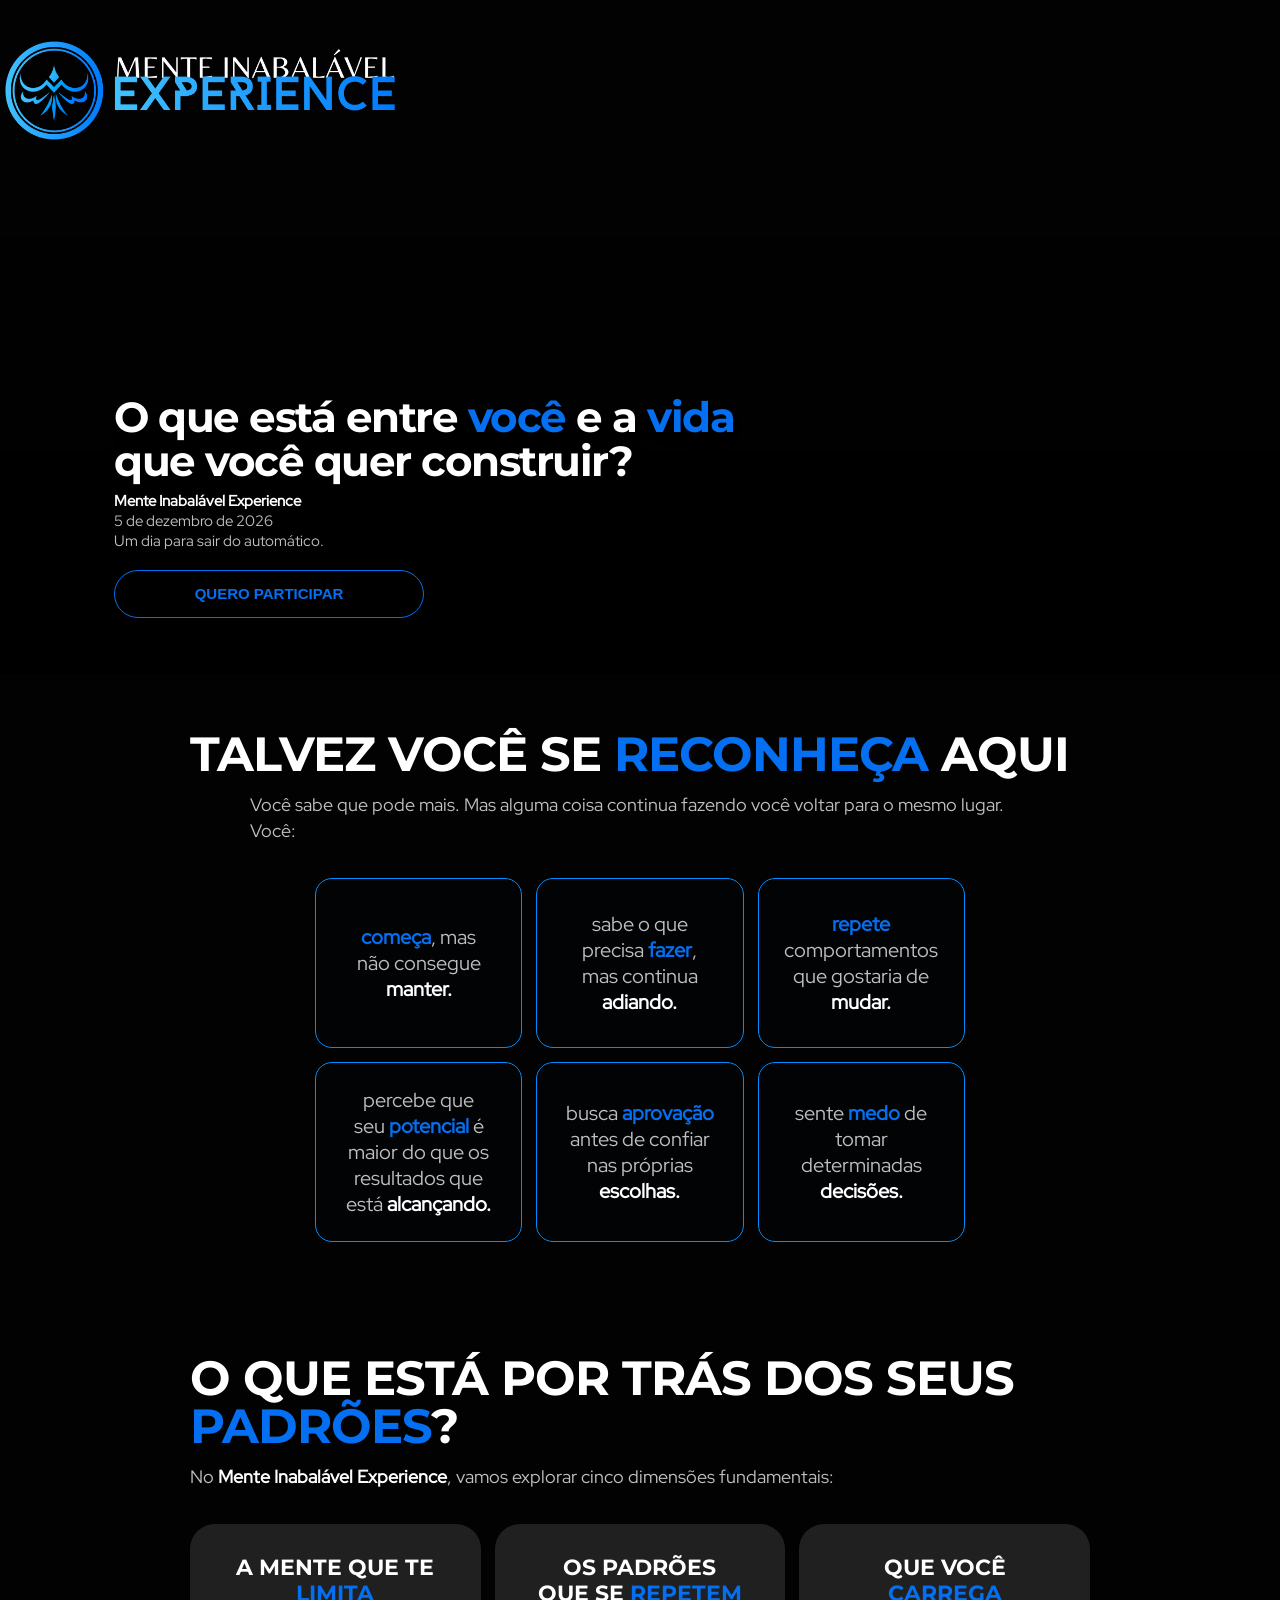
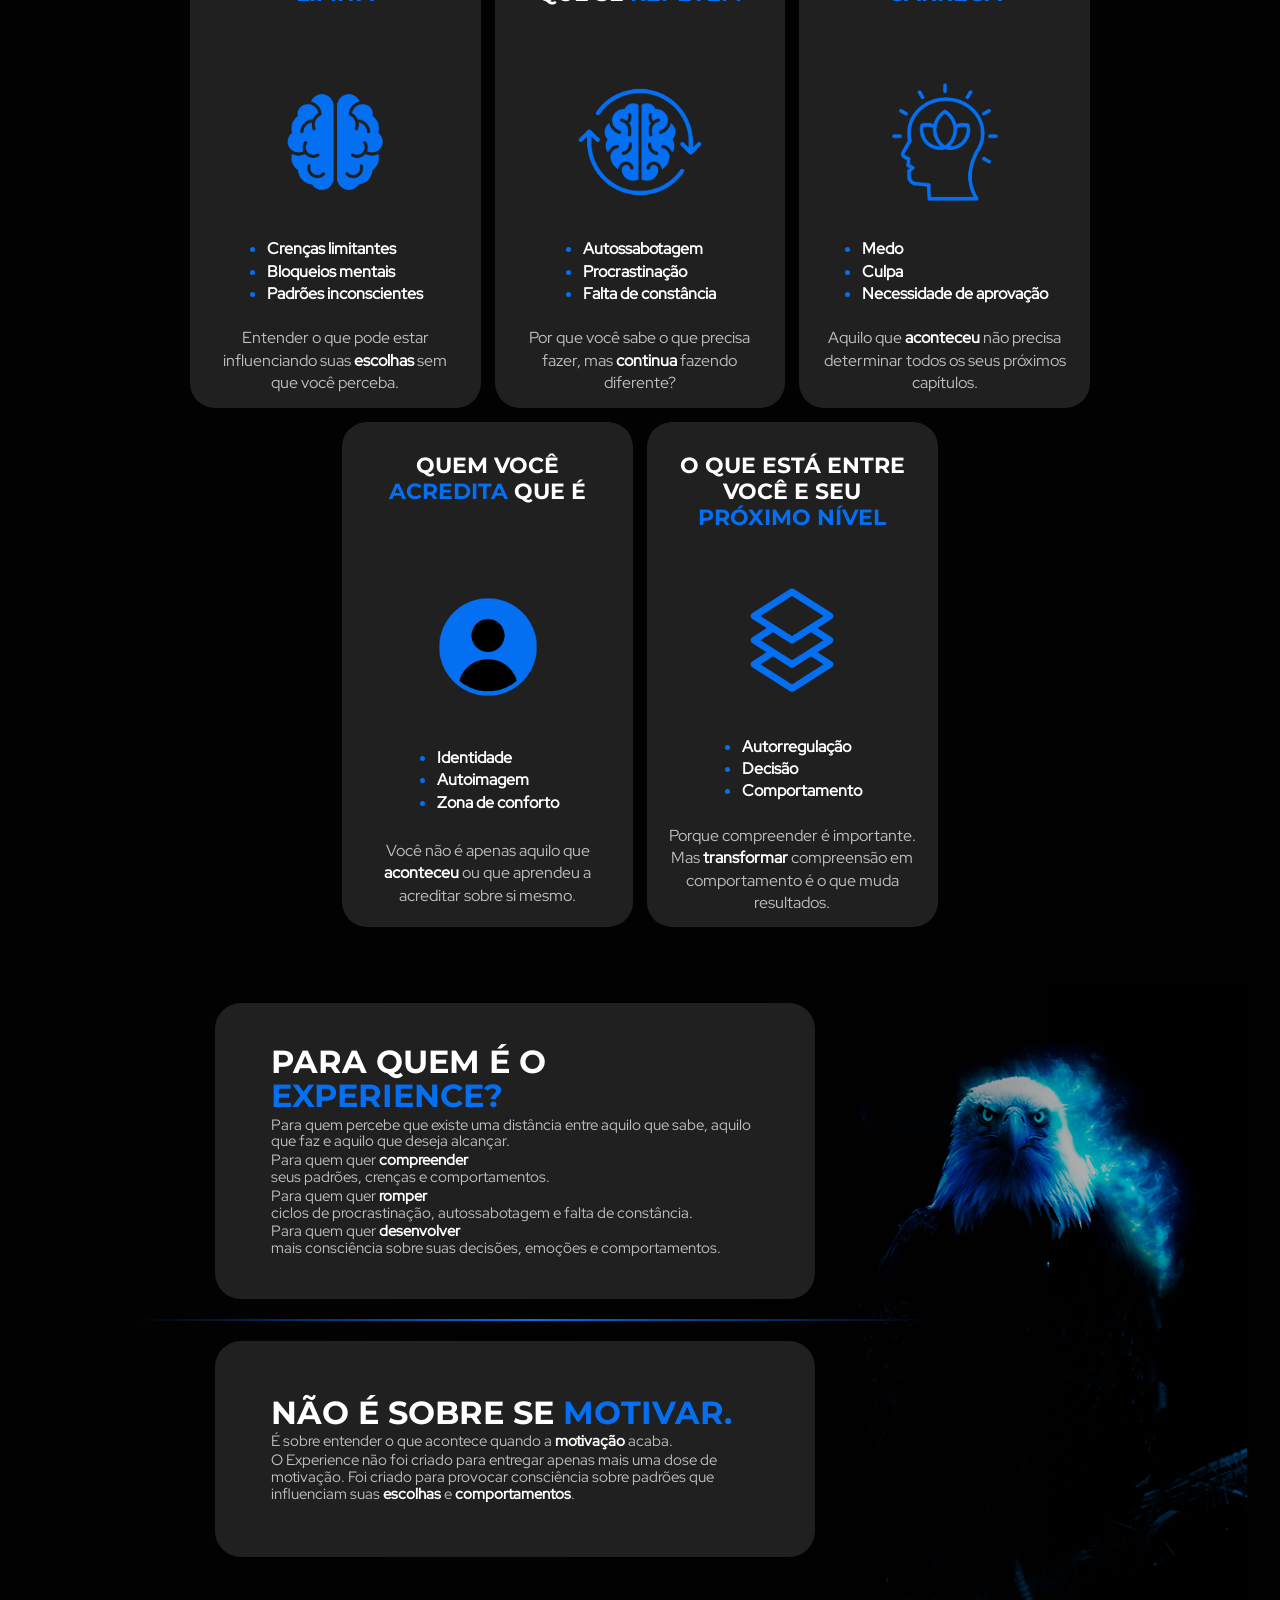
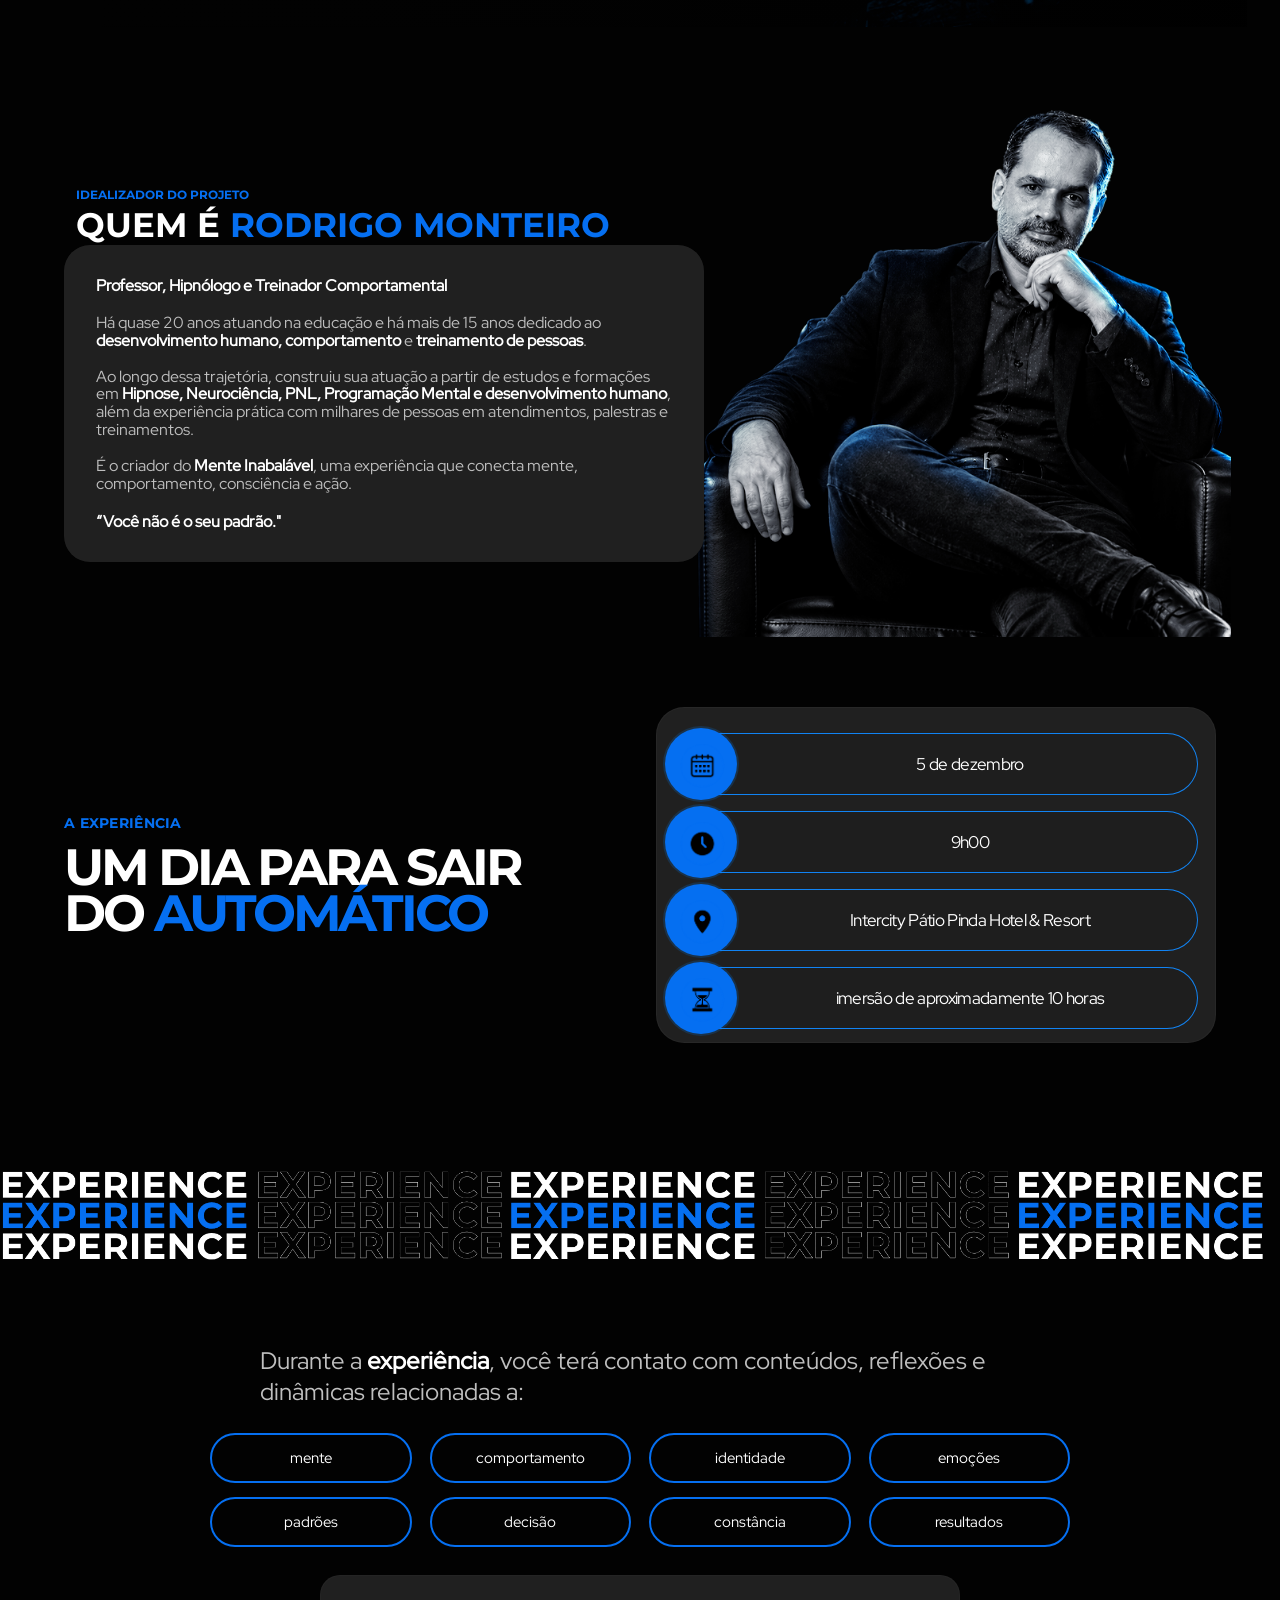
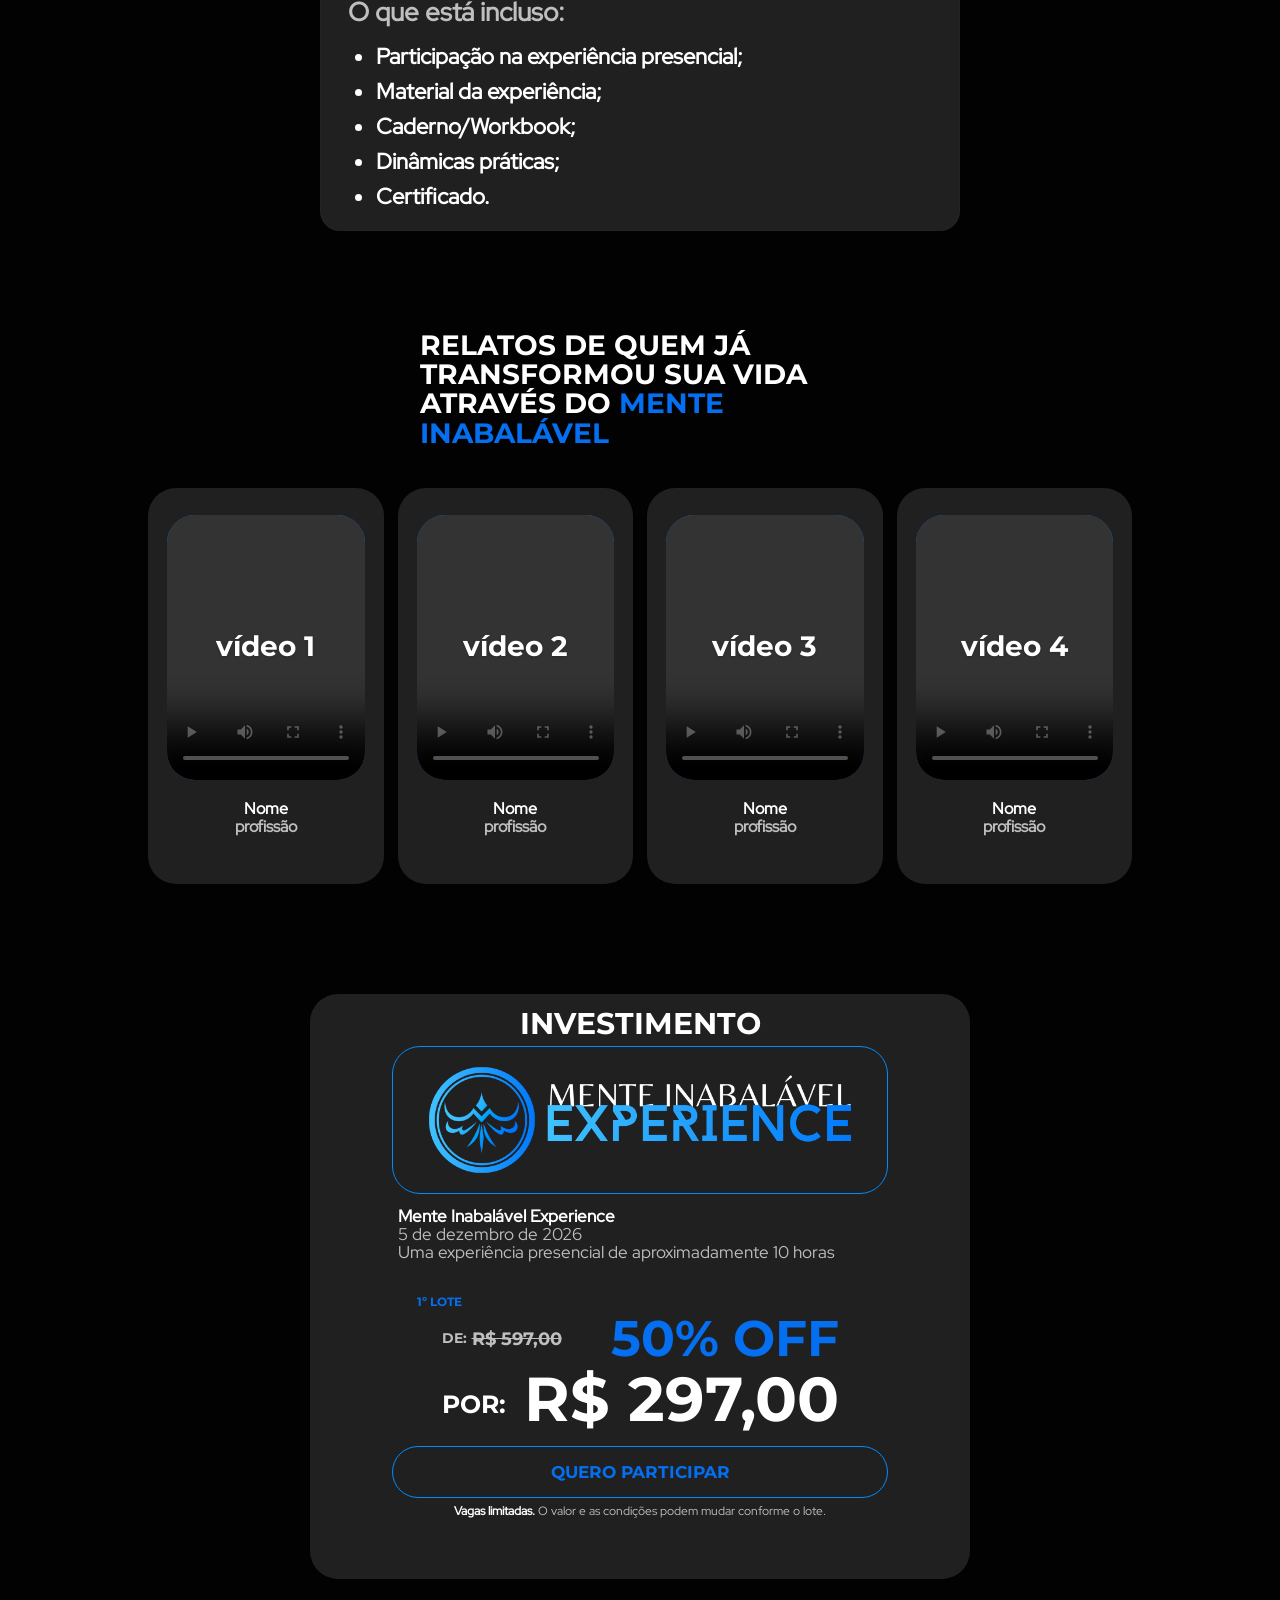
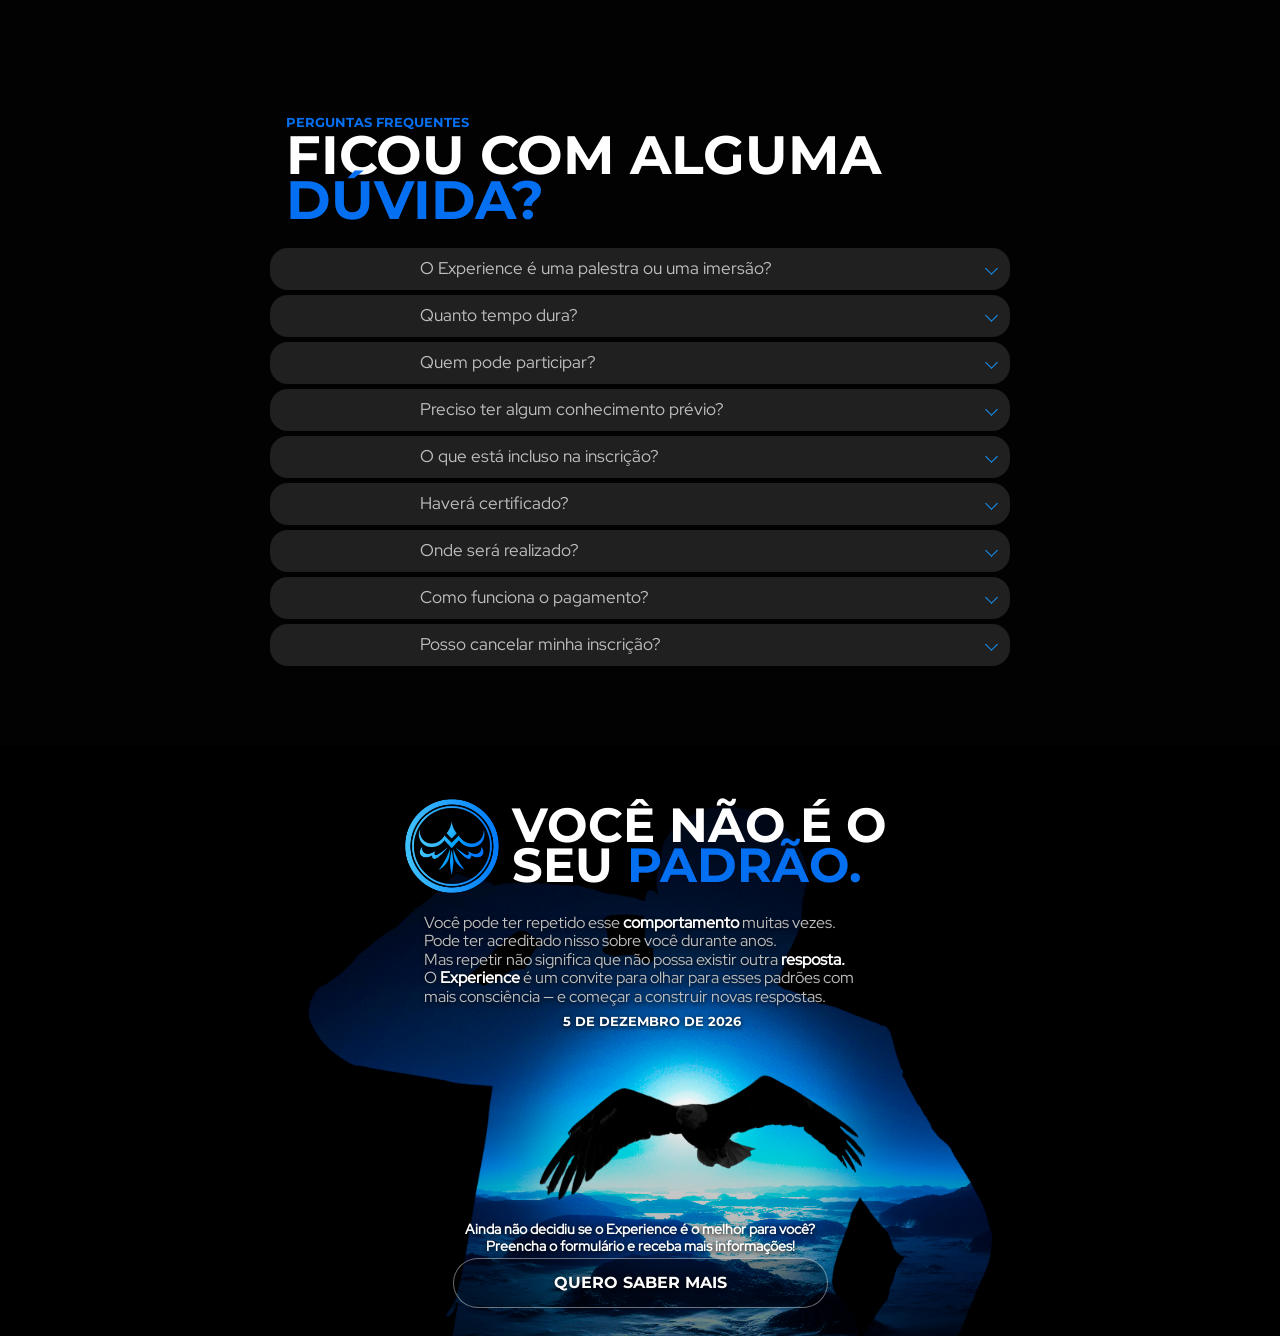
==== commit d709e771: "Adição das informações que estavam faltando" ====
--- a/index.html
+++ b/index.html
@@ -298,14 +298,14 @@
                         <div class="info-icon" aria-hidden="true">
                             <img src="img/icon-horario.png" alt="Horário" />
                         </div>
-                        <p>(a definir)</p>
+                        <p>9h00</p>
                     </div>
 
                     <div class="info-item">
                         <div class="info-icon" aria-hidden="true">
                             <img src="img/icon-lugar.png" alt="Localização" />
                         </div>
-                        <p>(a definir)</p>
+                        <p>Intercity Pátio Pinda Hotel & Resort</p>
                     </div>
 
                     <div class="info-item">
@@ -502,39 +502,39 @@
                 <div class="faq-list">
                     <details class="faq-item">
                         <summary>O Experience é uma palestra ou uma imersão?</summary>
-                        <p>Informações serão adicionadas em breve.</p>
+                        <p>O Mente Inabalável Experience é uma imersão de desenvolvimento pessoal, com momentos de reflexão, experiências práticas e dinâmicas voltadas para transformação de padrões, crenças e comportamentos.</p>
                     </details>
                     <details class="faq-item">
                         <summary>Quanto tempo dura?</summary>
-                        <p>Informações serão adicionadas em breve.</p>
+                        <p>A imersão terá aproximadamente 10 horas de experiência, realizada em um único dia.</p>
                     </details>
                     <details class="faq-item">
                         <summary>Quem pode participar?</summary>
-                        <p>Informações serão adicionadas em breve.</p>
+                        <p>O Experience é destinado exclusivamente para maiores de 18 anos.</p>
                     </details>
                     <details class="faq-item">
                         <summary>Preciso ter algum conhecimento prévio?</summary>
-                        <p>Informações serão adicionadas em breve.</p>
+                        <p>Não. Você não precisa ter nenhum conhecimento prévio. Basta estar aberto(a) a viver a experiência e se permitir participar das atividades propostas.</p>
                     </details>
                     <details class="faq-item">
                         <summary>O que está incluso na inscrição?</summary>
-                        <p>Informações serão adicionadas em breve.</p>
+                        <p>A inscrição inclui a participação integral na imersão, materiais e experiências preparadas para o encontro e certificado de participação.</p>
                     </details>
                     <details class="faq-item">
                         <summary>Haverá certificado?</summary>
-                        <p>Informações serão adicionadas em breve.</p>
+                        <p>Sim. Todos os participantes receberão certificado de participação no Mente Inabalável Experience.</p>
                     </details>
                     <details class="faq-item">
                         <summary>Onde será realizado?</summary>
-                        <p>Informações serão adicionadas em breve.</p>
+                        <p>O Experience será realizado em Pindamonhangaba/SP, em um espaço preparado especialmente para proporcionar uma experiência diferenciada aos participantes.</p>
                     </details>
                     <details class="faq-item">
                         <summary>Como funciona o pagamento?</summary>
-                        <p>O primeiro lote promocional custa R$ 297,00 à vista via Pix. Para parcelar, você será direcionado ao checkout assim que o link estiver disponível.</p>
+                        <p>Você pode realizar o pagamento à vista via Pix ou, caso prefira parcelar, realizar a inscrição e o pagamento pelo aplicativo da Simpla, de acordo com as opções disponíveis na plataforma.</p>
                     </details>
                     <details class="faq-item">
                         <summary>Posso cancelar minha inscrição?</summary>
-                        <p>Informações serão adicionadas em breve.</p>
+                        <p>Sim. O cancelamento e eventual reembolso seguem as condições e prazos informados no momento da inscrição, de acordo com as regras aplicáveis.</p>
                     </details>
                 </div>
             </div>
--- a/style.css
+++ b/style.css
@@ -1472,7 +1472,7 @@
 
 .faq-item p {
     margin: 0;
-    padding: 2px 42px 16px 20px;
+    padding: 2px 20px 16px;
     color: var(--muted);
     font-family: "FontText";
     font-size: 16px;
